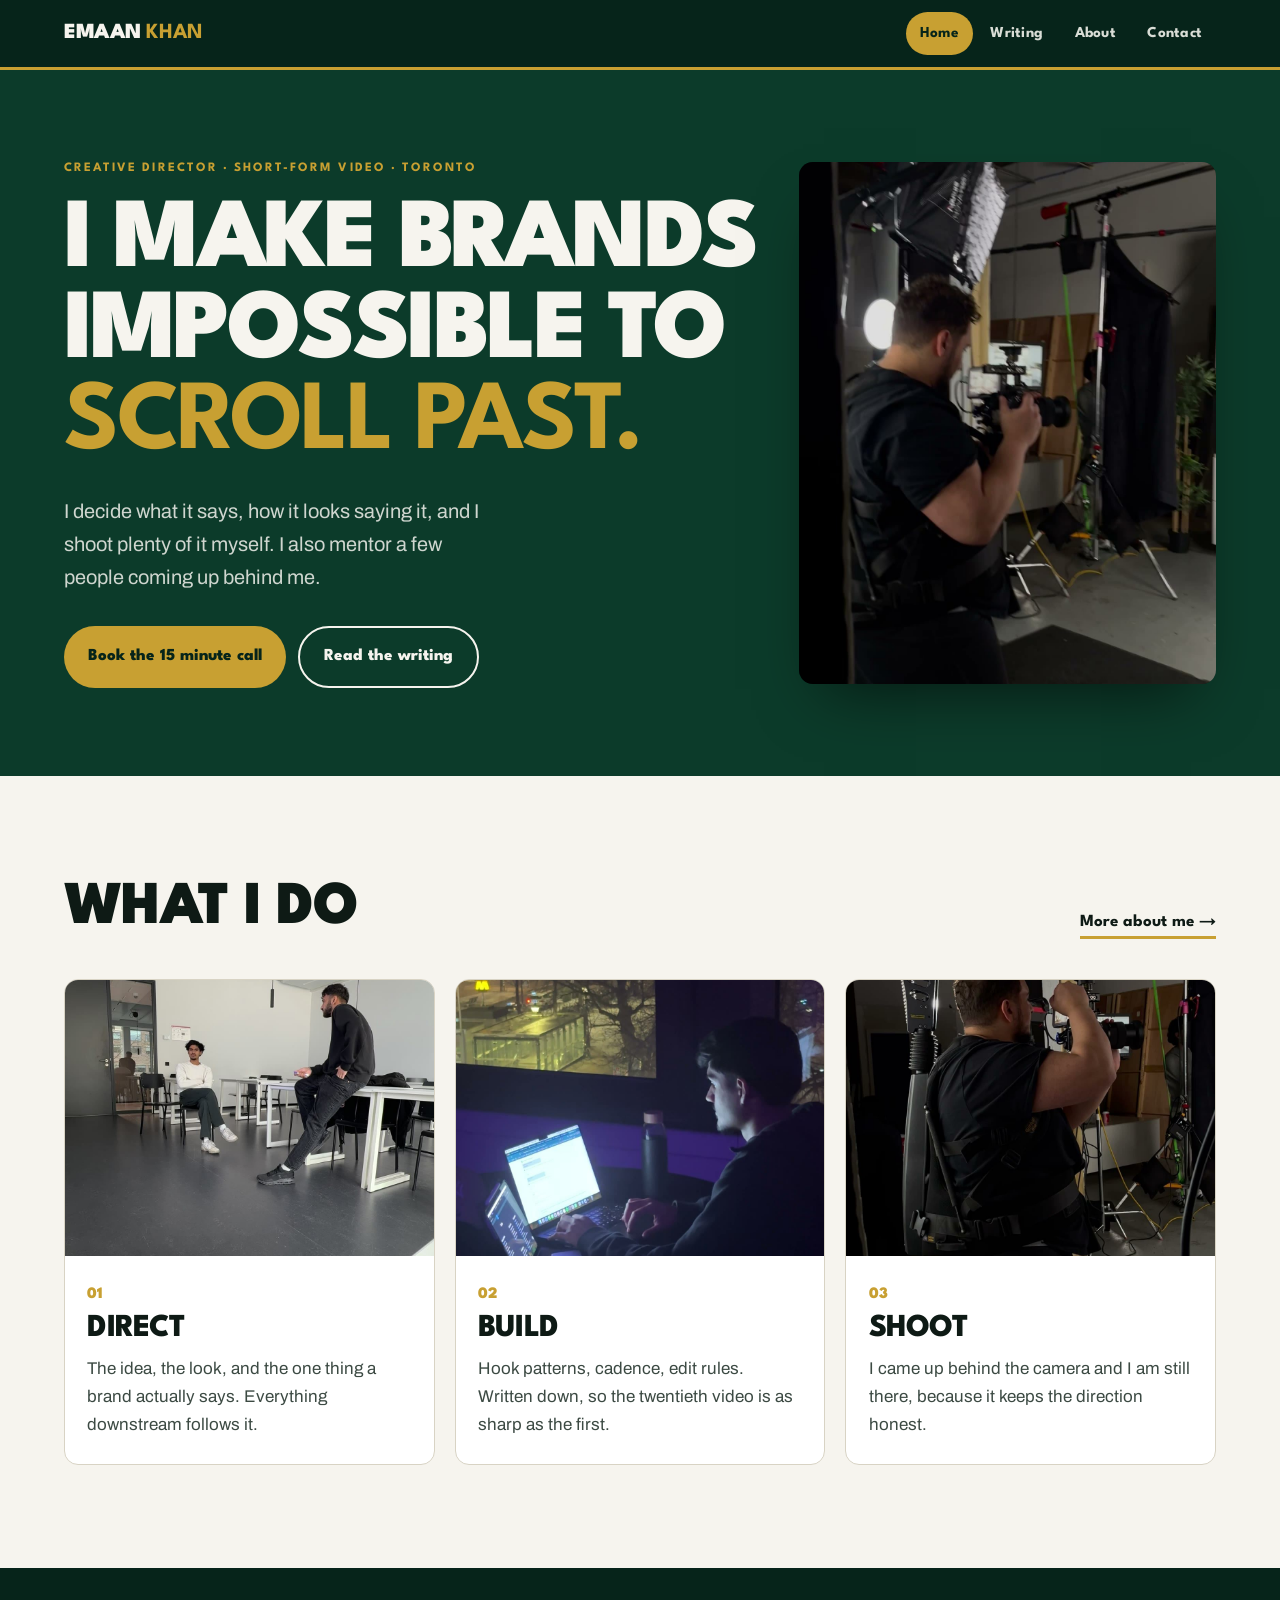
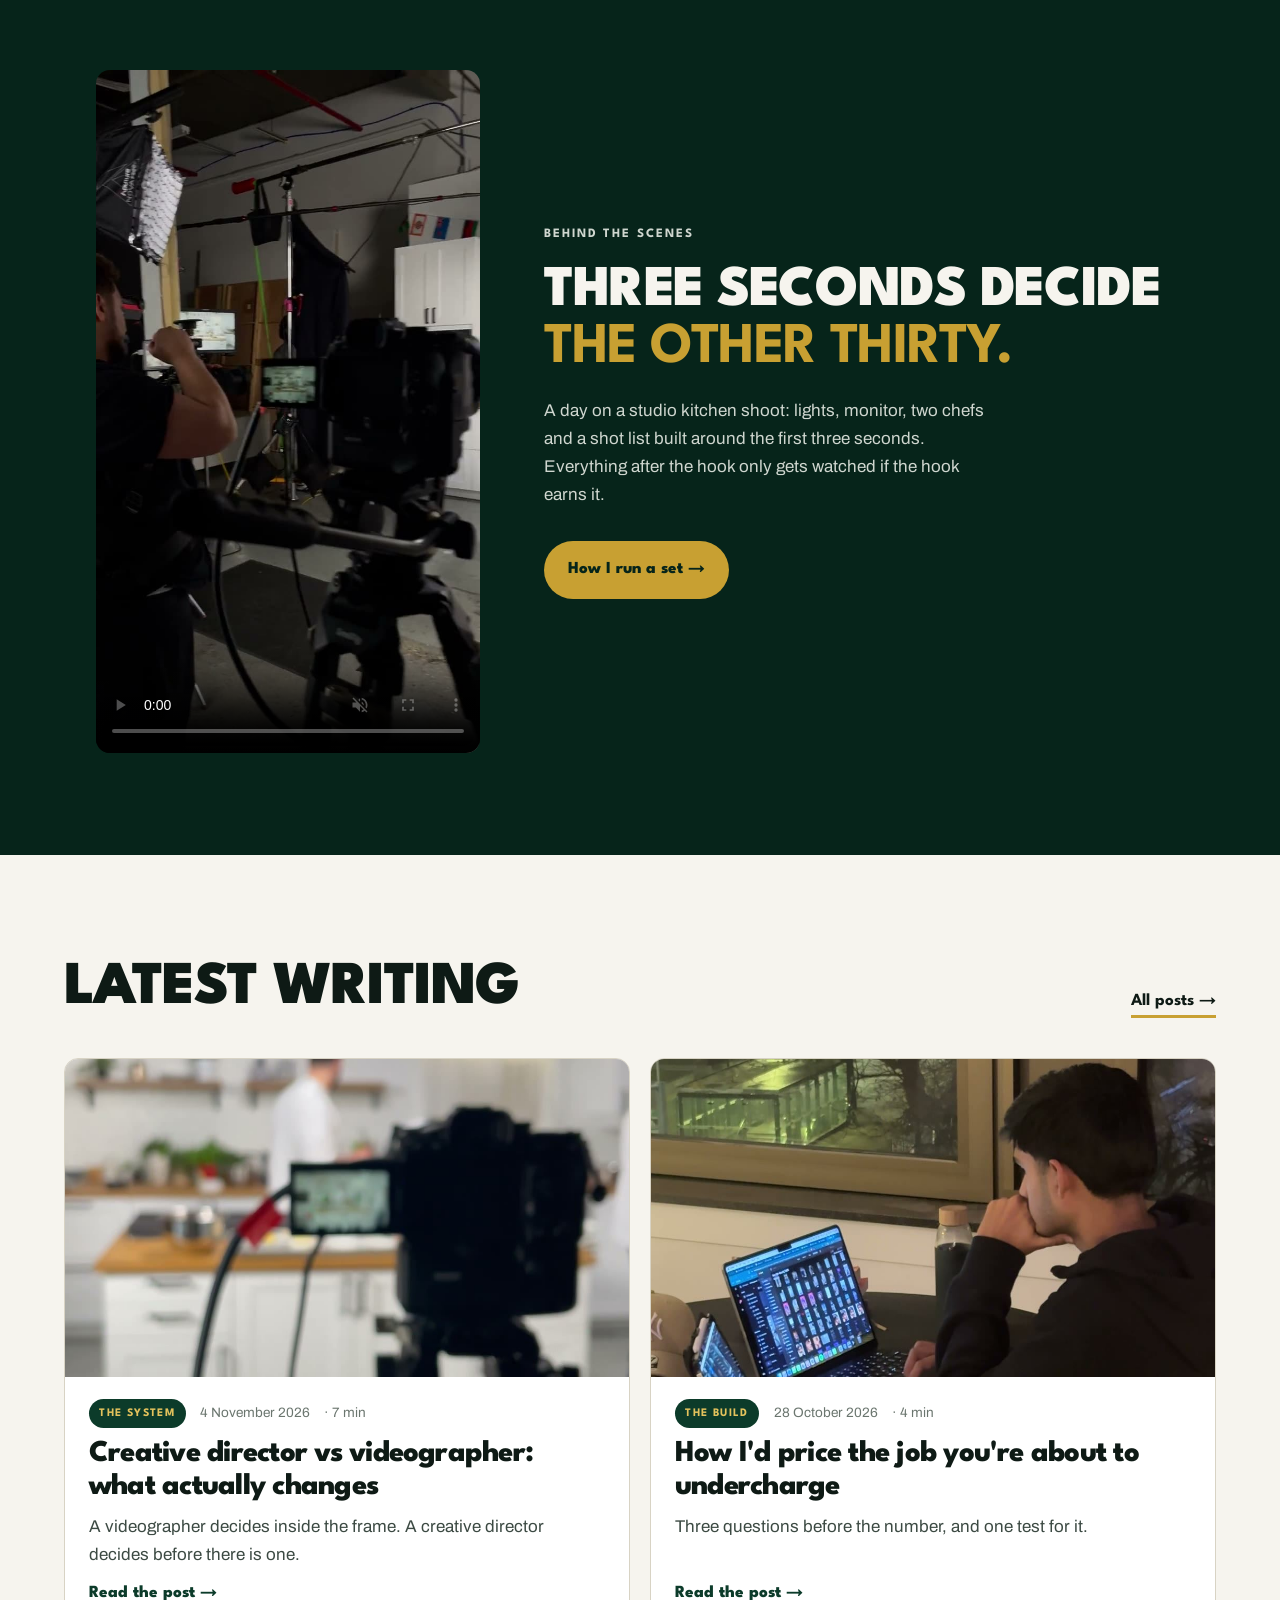
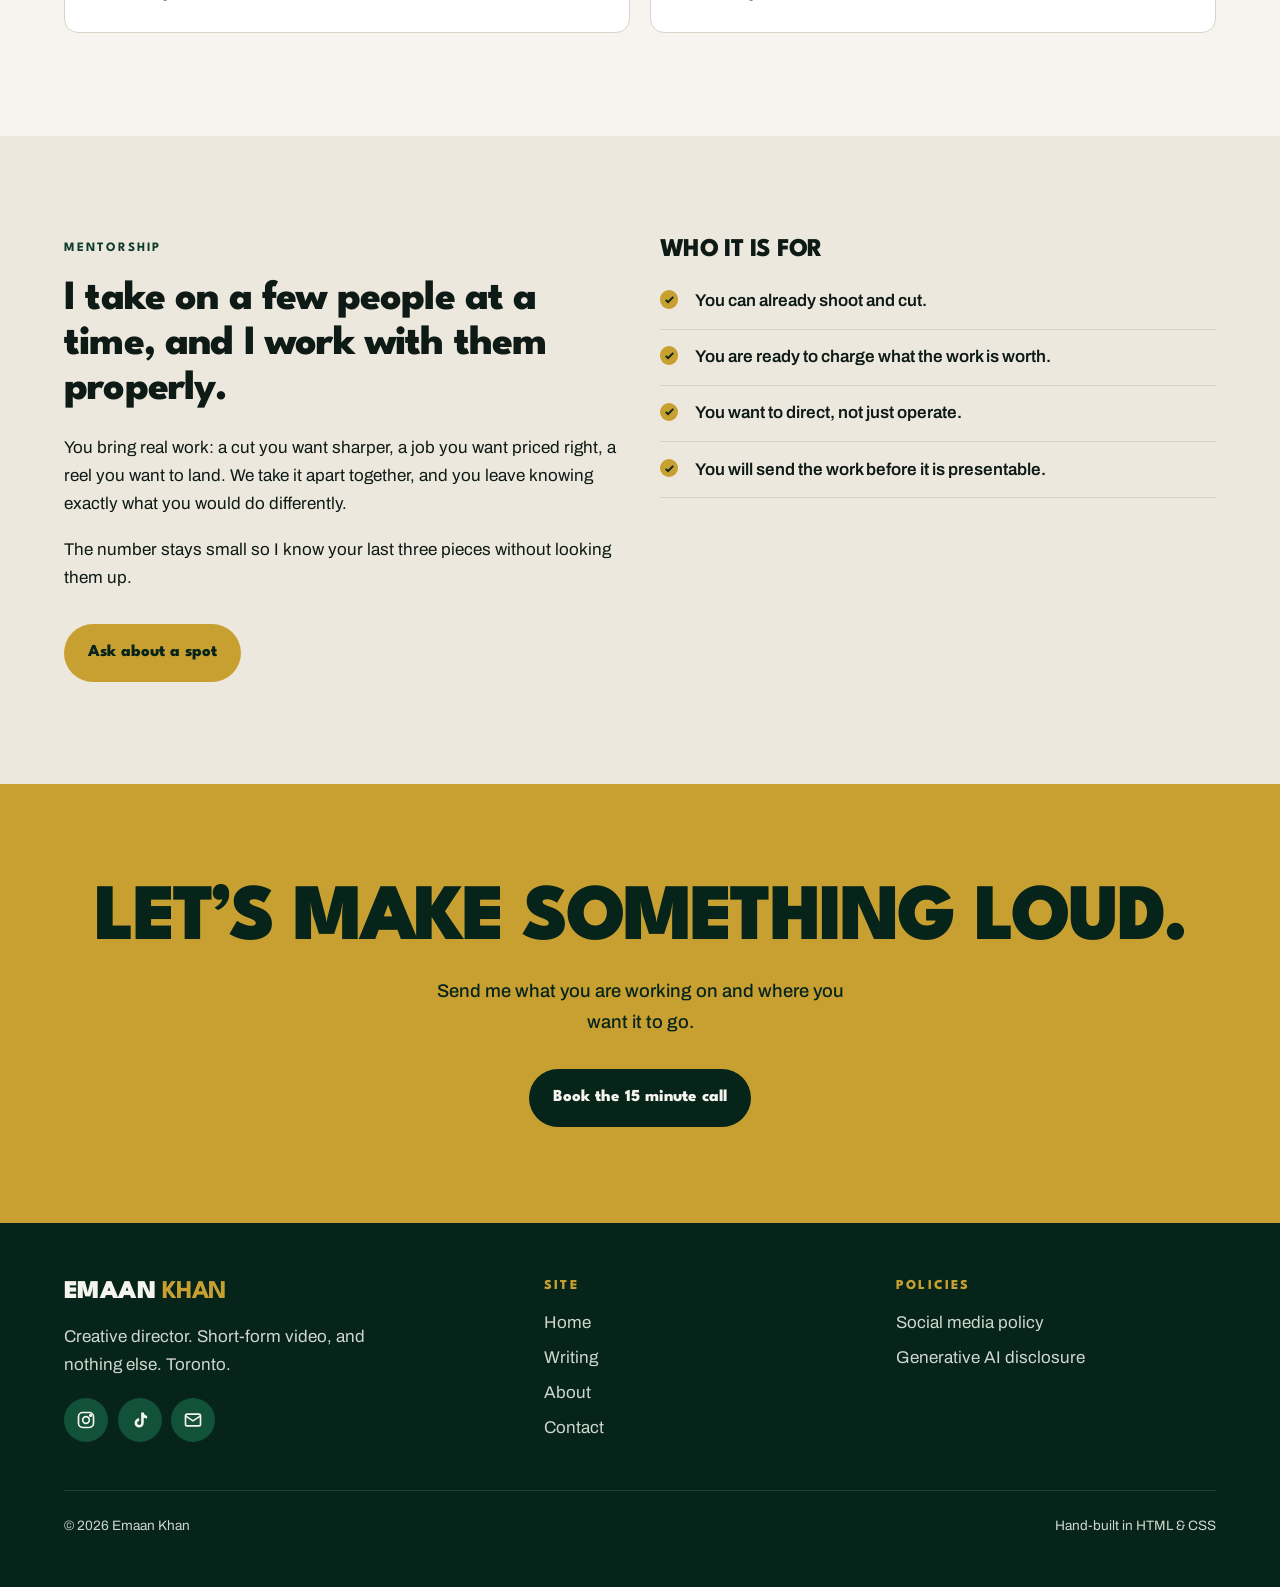
==== index.html @ 7c9ca9fd "Redesign site: bold League Spartan type, clear nav, writing index, real media, About page Adds frame" ====
<!doctype html>
<html lang="en">
<head>
<meta charset="utf-8">
<meta name="viewport" content="width=device-width, initial-scale=1">
<title>Emaan Khan | Creative director, short-form video</title>
<meta name="description" content="Creative director. Short-form video. I make brands impossible to scroll past.">
<meta property="og:title" content="Emaan Khan | Creative director, short-form video">
<meta property="og:description" content="Creative director. Short-form video. I make brands impossible to scroll past.">
<meta property="og:type" content="website">
<meta name="theme-color" content="#06241A">
<link rel="preconnect" href="https://fonts.googleapis.com"><link rel="preconnect" href="https://fonts.gstatic.com" crossorigin><link href="https://fonts.googleapis.com/css2?family=League+Spartan:wght@600;700;800;900&family=Archivo:wght@400;500;600;700&display=swap" rel="stylesheet">
<link rel="stylesheet" href="styles.css">

</head>
<body>
<a class="skip" href="#main">Skip to content</a>

<header class="bar" id="bar">
  <div class="wrap bar-in">
    <a class="logo" href="./">Emaan <b>Khan</b></a>
    <button class="menu-toggle" aria-expanded="false" aria-controls="menu">Menu</button>
    <nav aria-label="Primary"><ul class="menu" id="menu"><li><a href="./" aria-current="page">Home</a></li><li><a href="writing/">Writing</a></li><li><a href="about.html">About</a></li><li><a href="contact.html">Contact</a></li></ul></nav>
  </div>
</header>

<main id="main">

<section class="hero">
  <div class="wrap hero-grid">
    <div>
      <p class="eyebrow">Creative director &middot; Short-form video &middot; Toronto</p>
      <h1 style="margin-top:1rem">I make brands impossible to <b>scroll past.</b></h1>
      <p class="lede">I decide what it says, how it looks saying it, and I shoot plenty of it myself. I also mentor a few people coming up behind me.</p>
      <div class="btn-row">
        <a class="btn" href="contact.html">Book the 15 minute call</a>
        <a class="btn btn-ghost" href="writing/">Read the writing</a>
      </div>
    </div>
    <figure class="hero-media" style="margin:0"><img src="media/monitor-close.jpg" alt="Camera operator filming on a studio kitchen set" width="1080" height="1920"></figure>
  </div>
</section>

<section class="section">
  <div class="wrap">
    <div class="section-head"><h2>What I do</h2><a href="about.html">More about me &rarr;</a></div>
    <div class="cards">
      <article class="card rise"><figure><img src="media/directing.jpg" alt="Directing talent through a scene in a classroom set" loading="lazy"></figure>
        <div class="card-body"><span class="num">01</span><h3>Direct</h3><p>The idea, the look, and the one thing a brand actually says. Everything downstream follows it.</p></div></article>
      <article class="card rise"><figure><img src="media/desk-night.jpg" alt="Late-night edit and planning session at a laptop" loading="lazy"></figure>
        <div class="card-body"><span class="num">02</span><h3>Build</h3><p>Hook patterns, cadence, edit rules. Written down, so the twentieth video is as sharp as the first.</p></div></article>
      <article class="card rise"><figure><img src="media/set-operator.jpg" alt="Camera operator with a rig on a studio set" loading="lazy"></figure>
        <div class="card-body"><span class="num">03</span><h3>Shoot</h3><p>I came up behind the camera and I am still there, because it keeps the direction honest.</p></div></article>
    </div>
  </div>
</section>

<section class="section section-dark" id="reel">
  <div class="wrap reel-grid">
    <div class="reel-player"><video controls playsinline muted loop preload="metadata" poster="media/on-set-poster.jpg" aria-label="Behind the scenes on a studio kitchen shoot">
      <source src="media/on-set.mp4" type="video/mp4"></video></div>
    <div class="reel-copy">
      <p class="eyebrow">Behind the scenes</p>
      <h2 style="margin-top:.8rem">Three seconds decide <b>the other thirty.</b></h2>
      <p>A day on a studio kitchen shoot: lights, monitor, two chefs and a shot list built around the first three seconds. Everything after the hook only gets watched if the hook earns it.</p>
      <div class="btn-row"><a class="btn" href="writing/creative-director-vs-videographer.html">How I run a set &rarr;</a></div>
    </div>
  </div>
</section>

<section class="section" id="writing">
  <div class="wrap">
    <div class="section-head"><h2>Latest writing</h2><a href="writing/">All posts &rarr;</a></div>
    <div class="post-list">
      <a class="post-card rise" href="writing/creative-director-vs-videographer.html">
        <figure><img src="media/set-monitor.jpg" alt="" loading="lazy"></figure>
        <div class="pc-body">
          <div class="meta"><span class="chip">The System</span><time datetime="2026-11-04">4 November 2026</time><span>&middot; 7 min</span></div>
          <h3>Creative director vs videographer: what actually changes</h3>
          <p>A videographer decides inside the frame. A creative director decides before there is one.</p>
          <span class="read-more">Read the post &rarr;</span>
        </div>
      </a>
      <a class="post-card rise" href="writing/how-to-price-a-video-job.html">
        <figure><img src="media/desk-window.jpg" alt="" loading="lazy"></figure>
        <div class="pc-body">
          <div class="meta"><span class="chip">The Build</span><time datetime="2026-10-28">28 October 2026</time><span>&middot; 4 min</span></div>
          <h3>How I'd price the job you're about to undercharge</h3>
          <p>Three questions before the number, and one test for it.</p>
          <span class="read-more">Read the post &rarr;</span>
        </div>
      </a>
    </div>
  </div>
</section>

<section class="section section-alt" id="mentorship">
  <div class="wrap split">
    <div class="rise">
      <p class="eyebrow" style="color:var(--green)">Mentorship</p>
      <p class="big-claim" style="margin-top:.8rem">I take on a few people at a time, and I work with them properly.</p>
      <p>You bring real work: a cut you want sharper, a job you want priced right, a reel you want to land. We take it apart together, and you leave knowing exactly what you would do differently.</p>
      <p>The number stays small so I know your last three pieces without looking them up.</p>
      <div class="btn-row"><a class="btn" href="contact.html">Ask about a spot</a></div>
    </div>
    <div class="rise">
      <h3 style="font-size:1.6rem;text-transform:uppercase;margin-bottom:.6rem">Who it is for</h3>
      <ul class="ticks">
        <li>You can already shoot and cut.</li>
        <li>You are ready to charge what the work is worth.</li>
        <li>You want to direct, not just operate.</li>
        <li>You will send the work before it is presentable.</li>
      </ul>
    </div>
  </div>
</section>

<section class="cta-band">
  <div class="wrap">
    <h2>Let&rsquo;s make something loud.</h2>
    <p>Send me what you are working on and where you want it to go.</p>
    <a class="btn" href="contact.html">Book the 15 minute call</a>
  </div>
</section>
</main>

<footer class="footer">
  <div class="wrap">
    <div class="footer-grid">
      <div>
        <a class="logo" href="./">Emaan <b>Khan</b></a>
        <p style="margin-top:1rem;max-width:34ch">Creative director. Short-form video, and nothing else. Toronto.</p>
        <div class="icons ">
      <a href="https://instagram.com/emaanakh" target="_blank" rel="noopener" aria-label="Instagram"><svg viewBox="0 0 24 24" fill="none" stroke="currentColor" stroke-width="2"><rect x="3" y="3" width="18" height="18" rx="5"/><circle cx="12" cy="12" r="4"/><circle cx="17.5" cy="6.5" r="1" fill="currentColor"/></svg></a>
      <a href="https://tiktok.com/@emaanakh" target="_blank" rel="noopener" aria-label="TikTok"><svg viewBox="0 0 24 24" fill="currentColor"><path d="M16.5 3c.4 2.3 1.9 3.8 4 4v3.1c-1.5 0-2.9-.4-4-1.2v6.6A5.5 5.5 0 1 1 11 10v3.2a2.4 2.4 0 1 0 2.4 2.4V3h3.1z"/></svg></a>
      <a href="mailto:emaan@venture-x.ca" aria-label="Email"><svg viewBox="0 0 24 24" fill="none" stroke="currentColor" stroke-width="2"><rect x="3" y="5" width="18" height="14" rx="2"/><path d="M3 7l9 6 9-6"/></svg></a>
    </div>
      </div>
      <div>
        <h4>Site</h4>
        <ul>
          <li><a href="./">Home</a></li>
          <li><a href="writing/">Writing</a></li>
          <li><a href="about.html">About</a></li>
          <li><a href="contact.html">Contact</a></li>
        </ul>
      </div>
      <div>
        <h4>Policies</h4>
        <ul>
          <li><a href="policies.html#social">Social media policy</a></li>
          <li><a href="policies.html#ai">Generative AI disclosure</a></li>
        </ul>
      </div>
    </div>
    <p class="colophon"><span>&copy; 2026 Emaan Khan</span><span>Hand-built in HTML &amp; CSS</span></p>
  </div>
</footer>

<script>
(function(){
  var bar=document.getElementById('bar'),t=bar.querySelector('.menu-toggle');
  t.addEventListener('click',function(){var o=bar.classList.toggle('open');t.setAttribute('aria-expanded',o)});
  var els=document.querySelectorAll('.rise');
  if(!('IntersectionObserver' in window)||matchMedia('(prefers-reduced-motion:reduce)').matches){els.forEach(function(e){e.classList.add('in')});return}
  var io=new IntersectionObserver(function(es){es.forEach(function(e){if(e.isIntersecting){e.target.classList.add('in');io.unobserve(e.target)}})},{rootMargin:'0px 0px -8% 0px',threshold:.05});
  els.forEach(function(e){io.observe(e)});
})();
</script>
</body>
</html>
---- styles.css ----
/* Emaan Khan — personal site, v3 (16 Nov 2026)
   EK PB palette: racing green ground, gold accent, linen for reading.
   Type: League Spartan (display, 800–900) + Archivo (body). Bold, no serifs. */

:root{
  --green:#0C3B2A;
  --green-deep:#06241A;
  --green-lift:#12513A;
  --gold:#C8A032;
  --gold-br:#E3C25C;
  --linen:#F6F4EE;
  --linen-2:#ECE8DD;
  --ink:#0E1A15;
  --ink-2:#3C4A43;
  --ink-3:#6B766F;
  --line:#D8D3C4;
  --display:"League Spartan","Archivo","Helvetica Neue",Arial,sans-serif;
  --body:"Archivo","Helvetica Neue",Arial,sans-serif;
  --wrap:72rem;
  --gap:clamp(3.5rem,8vw,6.5rem);
  --radius:14px;
}

*,*::before,*::after{box-sizing:border-box}
html{-webkit-text-size-adjust:100%;scroll-behavior:smooth;scroll-padding-top:5rem}
body{margin:0;background:var(--linen);color:var(--ink);font-family:var(--body);font-size:1.0625rem;line-height:1.65;-webkit-font-smoothing:antialiased}
img,video{max-width:100%;display:block;height:auto}
a{color:inherit}
h1,h2,h3,h4{font-family:var(--display);font-weight:800;line-height:1;letter-spacing:-.025em;margin:0}
p{margin:0 0 1.1rem}
ul{margin:0;padding:0;list-style:none}

.wrap{width:min(100% - 2rem,var(--wrap));margin-inline:auto}
.narrow{width:min(100% - 2rem,44rem);margin-inline:auto}
.skip{position:absolute;left:-9999px}
.skip:focus{left:1rem;top:1rem;position:fixed;z-index:50;background:var(--gold);color:var(--green-deep);padding:.6rem 1rem;font-weight:700}
:focus-visible{outline:3px solid var(--gold);outline-offset:3px}

.eyebrow{font-family:var(--display);font-weight:700;font-size:.8rem;letter-spacing:.16em;text-transform:uppercase;color:var(--gold)}
.dim{color:var(--ink-3)}

/* ── top bar ───────────────────────────────────────────────── */
.bar{position:sticky;top:0;z-index:20;background:var(--green-deep);color:var(--linen);border-bottom:3px solid var(--gold)}
.bar-in{display:flex;align-items:center;justify-content:flex-start;gap:1rem;min-height:4.2rem}
.bar .logo{margin-right:auto}
.logo{font-family:var(--display);font-weight:900;font-size:1.35rem;text-decoration:none;letter-spacing:-.02em;text-transform:uppercase;line-height:1}
.logo b{color:var(--gold)}
.menu{display:flex;gap:.25rem}
.menu a{display:block;padding:.55rem .85rem;border-radius:999px;text-decoration:none;font-family:var(--display);font-weight:700;font-size:.95rem;letter-spacing:.02em;color:#D9DDD6;transition:background .15s,color .15s}
.menu a:hover{background:var(--green-lift);color:#fff}
.menu a[aria-current]{background:var(--gold);color:var(--green-deep)}
.menu .cta-pill{border:2px solid var(--gold);color:var(--gold-br)}
.menu-toggle{display:none}
@media (max-width:720px){
  .menu-toggle{display:inline-flex;align-items:center;gap:.5rem;background:none;border:2px solid var(--gold);color:var(--gold-br);font-family:var(--display);font-weight:700;font-size:.9rem;padding:.45rem .85rem;border-radius:999px;cursor:pointer}
  .menu{display:none;position:absolute;left:0;right:0;top:100%;flex-direction:column;background:var(--green-deep);padding:.5rem 1rem 1rem;border-bottom:3px solid var(--gold)}
  .bar.open .menu{display:flex}
  .menu a{font-size:1.15rem;padding:.8rem 1rem;border-radius:10px}
}

/* ── buttons ───────────────────────────────────────────────── */
.btn{display:inline-flex;align-items:center;gap:.6rem;font-family:var(--display);font-weight:800;font-size:1.05rem;text-decoration:none;background:var(--gold);color:var(--green-deep);padding:.95rem 1.5rem;border-radius:999px;border:0;cursor:pointer;transition:transform .15s,background .15s}
.btn:hover{background:var(--gold-br);transform:translateY(-2px)}
.btn-ghost{background:transparent;color:inherit;border:2px solid currentColor}
.btn-ghost:hover{background:rgba(255,255,255,.08)}
.btn-row{display:flex;flex-wrap:wrap;gap:.75rem;margin-top:2rem}

/* ── hero ──────────────────────────────────────────────────── */
.hero{background:var(--green);color:var(--linen);padding:clamp(3rem,7vw,5.5rem) 0}
.hero-grid{display:grid;gap:2.5rem;align-items:center}
@media (min-width:860px){.hero-grid{grid-template-columns:1.25fr .75fr}}
.hero h1{font-size:clamp(2.9rem,8.5vw,6.2rem);font-weight:900;text-transform:uppercase;letter-spacing:-.035em;line-height:.92}
.hero h1 b{color:var(--gold)}
.hero .lede{font-size:clamp(1.05rem,2vw,1.25rem);color:#CFD6CF;max-width:40ch;margin-top:1.5rem}
.hero-media{border-radius:var(--radius);overflow:hidden;aspect-ratio:4/5;background:var(--green-deep);box-shadow:0 30px 60px -25px rgba(0,0,0,.6)}
.hero-media img,.hero-media video{width:100%;height:100%;object-fit:cover}

/* ── sections ──────────────────────────────────────────────── */
.section{padding:var(--gap) 0}
.section-alt{background:var(--linen-2)}
.section-dark{background:var(--green-deep);color:var(--linen)}
.section-head{display:flex;flex-wrap:wrap;align-items:end;justify-content:space-between;gap:1rem;margin-bottom:2.5rem}
.section-head h2{font-size:clamp(2.2rem,5.5vw,3.8rem);text-transform:uppercase;font-weight:900}
.section-head a{font-family:var(--display);font-weight:700;text-decoration:none;border-bottom:3px solid var(--gold)}

/* service cards */
.cards{display:grid;gap:1.25rem}
@media (min-width:760px){.cards{grid-template-columns:repeat(3,1fr)}}
.card{background:#fff;border-radius:var(--radius);overflow:hidden;border:1px solid var(--line);display:flex;flex-direction:column}
.card figure{margin:0;aspect-ratio:4/3;overflow:hidden}
.card figure img{width:100%;height:100%;object-fit:cover;transition:transform .5s}
.card:hover figure img{transform:scale(1.04)}
.card-body{padding:1.4rem 1.4rem 1.6rem}
.card .num{font-family:var(--display);font-weight:900;color:var(--gold);font-size:1rem}
.card h3{font-size:2rem;text-transform:uppercase;margin:.3rem 0 .6rem}
.card p{color:var(--ink-2);margin:0}

/* reel */
.reel-grid{display:grid;gap:2rem;align-items:center}
@media (min-width:860px){.reel-grid{grid-template-columns:.8fr 1.2fr}}
.reel-player{border-radius:var(--radius);overflow:hidden;background:#000;max-width:24rem;width:100%;margin-inline:auto;aspect-ratio:9/16}
.reel-player video{width:100%;height:100%;object-fit:cover}
.reel-copy h2{font-size:clamp(2.2rem,5vw,3.6rem);text-transform:uppercase;font-weight:900;margin-bottom:1.2rem}
.reel-copy h2 b{color:var(--gold)}
.reel-copy p{color:#CFD6CF;max-width:46ch}

/* post list */
.post-list{display:grid;gap:1.25rem}
@media (min-width:760px){.post-list{grid-template-columns:repeat(2,1fr)}}
.post-card{display:grid;grid-template-rows:auto 1fr;background:#fff;border:1px solid var(--line);border-radius:var(--radius);overflow:hidden;text-decoration:none;transition:transform .15s,box-shadow .15s}
.post-card:hover{transform:translateY(-4px);box-shadow:0 18px 40px -22px rgba(6,36,26,.45)}
.post-card figure{margin:0;aspect-ratio:16/9;overflow:hidden}
.post-card figure img{width:100%;height:100%;object-fit:cover}
.post-card .pc-body{padding:1.4rem 1.5rem 1.6rem;display:flex;flex-direction:column;gap:.6rem}
.post-card h3{font-size:clamp(1.45rem,2.6vw,1.9rem);line-height:1.08}
.post-card p{color:var(--ink-2);margin:0}
.meta{display:flex;flex-wrap:wrap;gap:.4rem .9rem;align-items:center;font-size:.85rem;color:var(--ink-3)}
.chip{display:inline-block;font-family:var(--display);font-weight:700;font-size:.72rem;letter-spacing:.12em;text-transform:uppercase;background:var(--green);color:var(--gold-br);padding:.32rem .65rem;border-radius:999px;text-decoration:none}
.read-more{font-family:var(--display);font-weight:800;color:var(--green);margin-top:auto}

/* mentorship */
.split{display:grid;gap:2.5rem}
@media (min-width:860px){.split{grid-template-columns:1fr 1fr;align-items:start}}
.big-claim{font-family:var(--display);font-weight:800;font-size:clamp(1.8rem,3.6vw,2.6rem);line-height:1.08;letter-spacing:-.02em;margin-bottom:1.4rem}
.ticks li{position:relative;padding:.85rem 0 .85rem 2.2rem;border-bottom:1px solid var(--line);font-weight:600}
.ticks li::before{content:"";position:absolute;left:0;top:1.05rem;width:1.15rem;height:1.15rem;border-radius:50%;background:var(--gold) url("data:image/svg+xml,%3Csvg xmlns='http://www.w3.org/2000/svg' viewBox='0 0 20 20'%3E%3Cpath d='M5 10.5l3 3 7-7' fill='none' stroke='%2306241A' stroke-width='2.6'/%3E%3C/svg%3E") center/80% no-repeat}

/* big CTA band */
.cta-band{background:var(--gold);color:var(--green-deep);padding:clamp(3.5rem,8vw,6rem) 0;text-align:center}
.cta-band h2{font-size:clamp(2.4rem,7vw,5rem);text-transform:uppercase;font-weight:900;letter-spacing:-.035em}
.cta-band p{font-size:1.15rem;max-width:40ch;margin:1rem auto 2rem;font-weight:500}
.cta-band .btn{background:var(--green-deep);color:var(--linen)}
.cta-band .btn:hover{background:var(--green)}

/* ── page header (inner pages) ─────────────────────────────── */
.page-head{background:var(--green);color:var(--linen);padding:clamp(3rem,7vw,5rem) 0 clamp(2.5rem,6vw,4rem)}
.page-head h1{font-size:clamp(2.5rem,7vw,5rem);text-transform:uppercase;font-weight:900;letter-spacing:-.035em;line-height:.95;max-width:18ch}
.page-head .lede{color:#CFD6CF;font-size:1.15rem;max-width:48ch;margin:1.2rem 0 0}
.crumbs{font-family:var(--display);font-weight:700;font-size:.85rem;margin-bottom:1.4rem}
.crumbs a{color:var(--gold-br);text-decoration:none}
.crumbs a:hover{text-decoration:underline}

/* ── article ───────────────────────────────────────────────── */
.article-head{background:var(--green);color:var(--linen);padding:clamp(2.5rem,6vw,4.5rem) 0 0}
.article-head h1{font-size:clamp(2.2rem,5.6vw,4rem);line-height:1;letter-spacing:-.03em;max-width:20ch;margin:.9rem 0 1.1rem}
.article-head .standfirst{font-size:1.2rem;color:#CFD6CF;max-width:46ch}
.article-head .meta{color:#AEB9B1}
.article-hero{margin:2.5rem 0 0;transform:translateY(3rem);border-radius:var(--radius);overflow:hidden;aspect-ratio:16/9;box-shadow:0 30px 60px -30px rgba(0,0,0,.55)}
.article-hero img{width:100%;height:100%;object-fit:cover}
.article{padding:5.5rem 0 var(--gap)}
.prose{font-size:1.125rem;line-height:1.75}
.prose h2{font-size:clamp(1.6rem,3.4vw,2.2rem);margin:2.8rem 0 1rem;letter-spacing:-.02em}
.prose h3{font-size:1.35rem;margin:2rem 0 .8rem}
.prose a{color:var(--green);font-weight:600;text-decoration:underline;text-decoration-color:var(--gold);text-decoration-thickness:3px;text-underline-offset:.2em}
.prose a:hover{background:rgba(200,160,50,.18)}
.prose strong{color:var(--ink)}
.prose .lede{font-family:var(--display);font-weight:700;font-size:1.45rem;line-height:1.3;letter-spacing:-.01em;color:var(--green);border-left:5px solid var(--gold);padding-left:1.1rem;margin:0 0 2rem}
.prose ul,.prose ol{padding-left:1.3rem;margin:0 0 1.2rem}
.prose ul{list-style:disc}
.prose li{margin:.35rem 0}
.prose ul.plain{list-style:none;padding:0}
.prose ul.plain li{padding:.75rem 0;border-bottom:1px solid var(--line)}
.prose hr{border:0;border-top:3px solid var(--gold);margin:3.5rem 0;width:5rem}
.prose figure{margin:2.4rem 0}
.prose figure img{border-radius:var(--radius);width:100%}
.prose figure.tall img{max-height:38rem;object-fit:cover}
.prose figcaption{font-size:.88rem;color:var(--ink-3);margin-top:.7rem}
.prose figure.fig{background:var(--green-deep);border-radius:var(--radius);padding:1.4rem}
.prose figure.fig figcaption{color:#AEB9B1}
.prose figure.fig svg{width:100%;height:auto;display:block}
.prose details{border:1px solid var(--line);border-radius:10px;padding:.9rem 1.1rem;margin:.6rem 0;background:#fff}
.prose summary{font-weight:700;cursor:pointer}

.post-foot{margin-top:3rem;padding-top:2rem;border-top:1px solid var(--line);display:grid;gap:1.2rem}
.taxo{display:flex;flex-wrap:wrap;gap:.45rem;align-items:center}
.taxo .lbl{font-family:var(--display);font-weight:800;font-size:.8rem;letter-spacing:.14em;text-transform:uppercase;margin-right:.3rem;min-width:6.5rem}
.tag{font-size:.85rem;font-weight:600;background:#fff;border:1px solid var(--line);color:var(--ink-2);padding:.3rem .7rem;border-radius:999px;text-decoration:none}
.ai-note{font-size:.92rem;background:#fff;border:1px solid var(--line);border-left:5px solid var(--gold);border-radius:10px;padding:1rem 1.2rem;color:var(--ink-2)}
.ai-note a{color:var(--green);font-weight:600}
.share{display:flex;gap:.5rem;align-items:center;flex-wrap:wrap}
.next-prev{display:grid;gap:1rem;margin-top:1rem}
@media (min-width:700px){.next-prev{grid-template-columns:1fr 1fr}}
.next-prev a{display:block;background:var(--green);color:var(--linen);border-radius:var(--radius);padding:1.2rem 1.4rem;text-decoration:none;font-family:var(--display);font-weight:800;font-size:1.15rem;line-height:1.15}
.next-prev a span{display:block;font-size:.75rem;letter-spacing:.14em;text-transform:uppercase;color:var(--gold-br);margin-bottom:.4rem}
.next-prev a:hover{background:var(--green-lift)}

/* about */
.about-grid{display:grid;gap:2.5rem}
@media (min-width:860px){.about-grid{grid-template-columns:.8fr 1.2fr;align-items:start}}
.portrait{border-radius:var(--radius);overflow:hidden;aspect-ratio:4/5;position:sticky;top:6rem}
.portrait img{width:100%;height:100%;object-fit:cover}
.creds{display:grid;gap:.8rem;margin:1.5rem 0}
.cred{display:flex;gap:1rem;align-items:center;background:#fff;border:1px solid var(--line);border-radius:12px;padding:1rem 1.2rem;text-decoration:none}
.cred b{font-family:var(--display);font-size:1.1rem}
.cred span{color:var(--ink-3);font-size:.92rem;display:block}
.cred .arrow{margin-left:auto;font-family:var(--display);font-weight:900;color:var(--gold);font-size:1.4rem}
.facts{display:grid;grid-template-columns:repeat(auto-fit,minmax(9rem,1fr));gap:1rem;margin:2rem 0}
.fact{background:var(--green);color:var(--linen);border-radius:12px;padding:1.1rem 1.2rem}
.fact b{display:block;font-family:var(--display);font-weight:900;font-size:1.6rem;color:var(--gold-br);line-height:1.05}
.fact span{font-size:.9rem;color:#CFD6CF}

/* contact form */
.form{display:grid;gap:1.1rem;background:#fff;border:1px solid var(--line);border-radius:var(--radius);padding:clamp(1.3rem,4vw,2.2rem)}
.form label{display:block;font-family:var(--display);font-weight:700;font-size:1rem;margin-bottom:.4rem}
.form input,.form textarea{width:100%;font:inherit;padding:.85rem 1rem;border:2px solid var(--line);border-radius:10px;background:var(--linen)}
.form input:focus,.form textarea:focus{border-color:var(--green);outline:none;background:#fff}
.form textarea{min-height:9rem;resize:vertical}
.form .note{font-size:.9rem;color:var(--ink-3);margin:0}
.contact-side{display:grid;gap:1rem;align-content:start}
.contact-side .cred{background:var(--linen-2)}

/* ── footer ────────────────────────────────────────────────── */
.footer{background:var(--green-deep);color:#CFD6CF;padding:3.5rem 0 2rem}
.footer-grid{display:grid;gap:2rem}
@media (min-width:760px){.footer-grid{grid-template-columns:1.4fr 1fr 1fr}}
.footer .logo{color:var(--linen);font-size:1.6rem}
.footer h4{font-size:.85rem;letter-spacing:.16em;text-transform:uppercase;color:var(--gold);margin-bottom:1rem;font-weight:800}
.footer li{margin:.45rem 0}
.footer a{text-decoration:none}
.footer a:hover{color:#fff;text-decoration:underline}
.icons{display:flex;gap:.6rem;margin-top:1.2rem}
.icons a{width:2.75rem;height:2.75rem;display:grid;place-items:center;border-radius:50%;background:var(--green-lift);color:var(--linen);transition:background .15s,color .15s}
.icons a:hover{background:var(--gold);color:var(--green-deep);text-decoration:none}
.icons svg{width:1.25rem;height:1.25rem}
.colophon{margin-top:2.5rem;padding-top:1.5rem;border-top:1px solid rgba(255,255,255,.12);font-size:.85rem;display:flex;flex-wrap:wrap;justify-content:space-between;gap:.5rem}

/* reveal */
.rise{opacity:0;transform:translateY(18px);transition:opacity .6s ease,transform .6s ease}
.rise.in{opacity:1;transform:none}
@media (prefers-reduced-motion:reduce){.rise{opacity:1;transform:none;transition:none}.btn:hover,.post-card:hover{transform:none}}
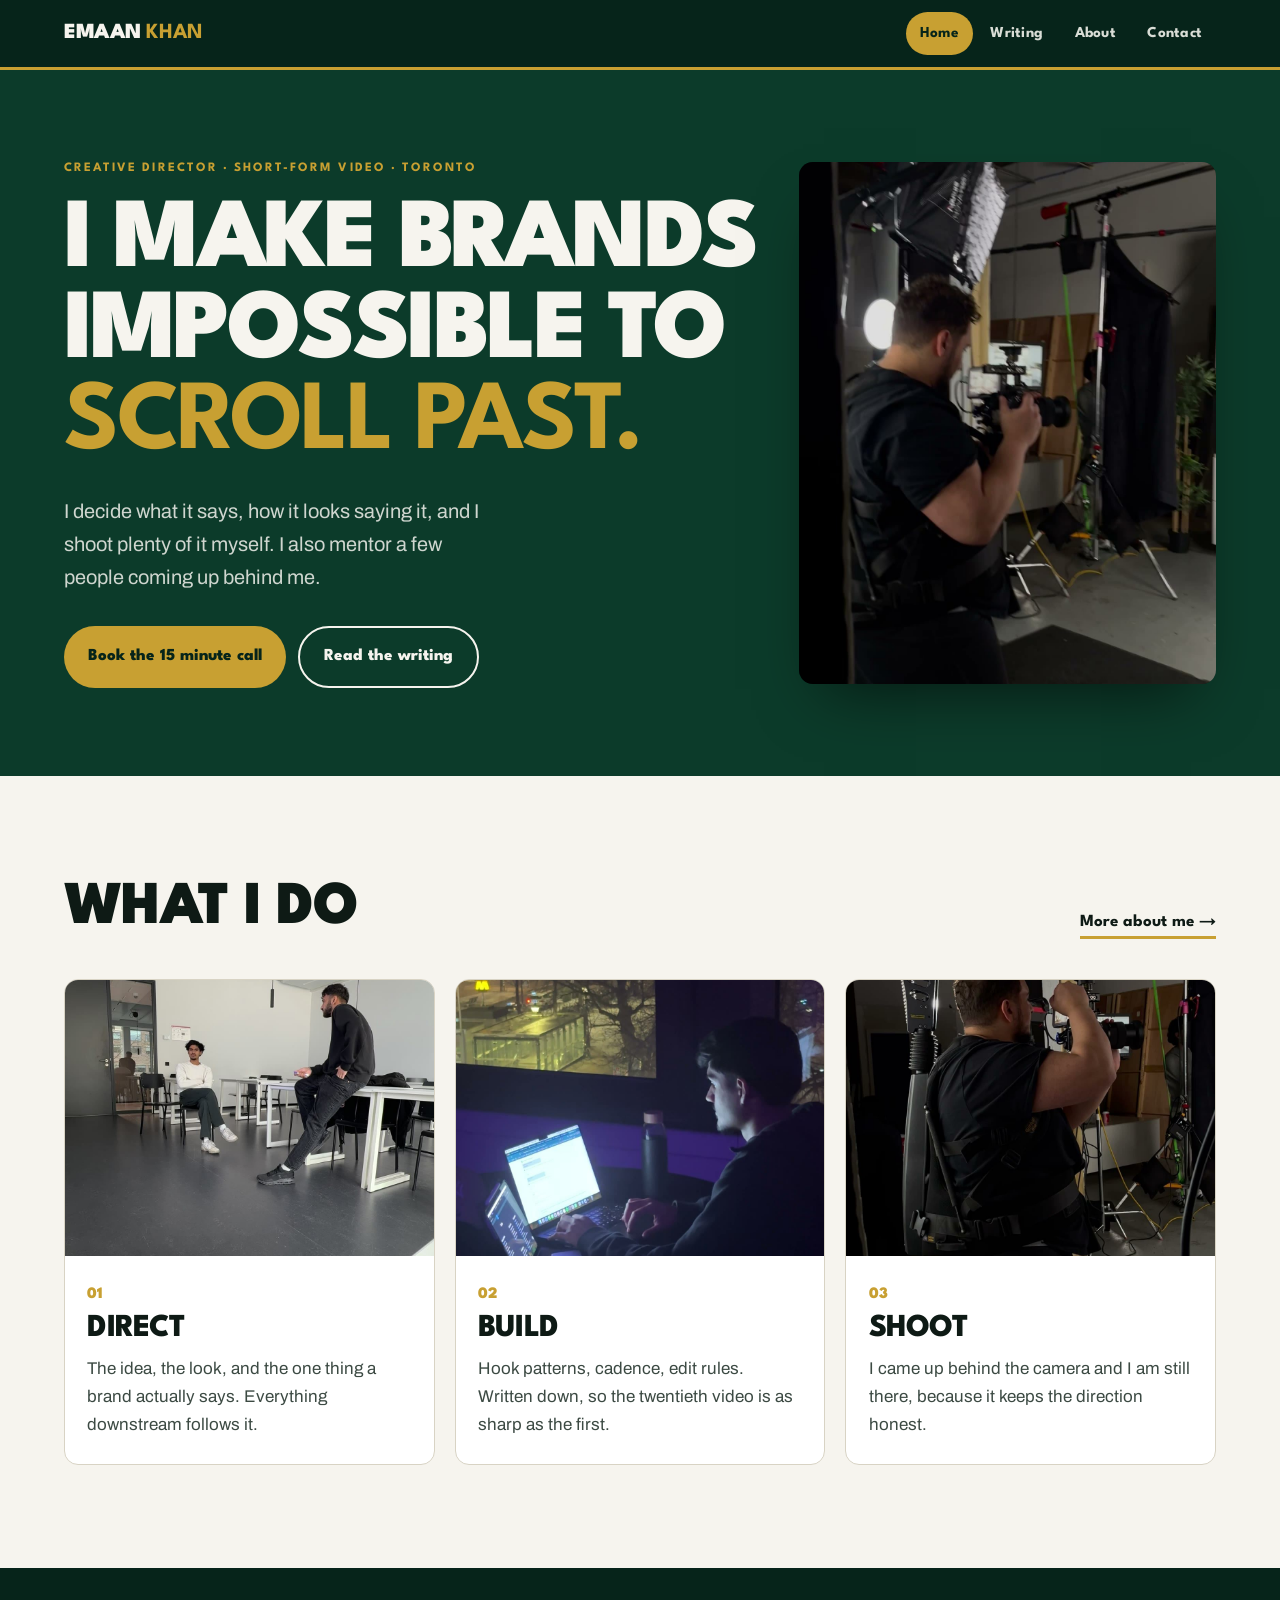
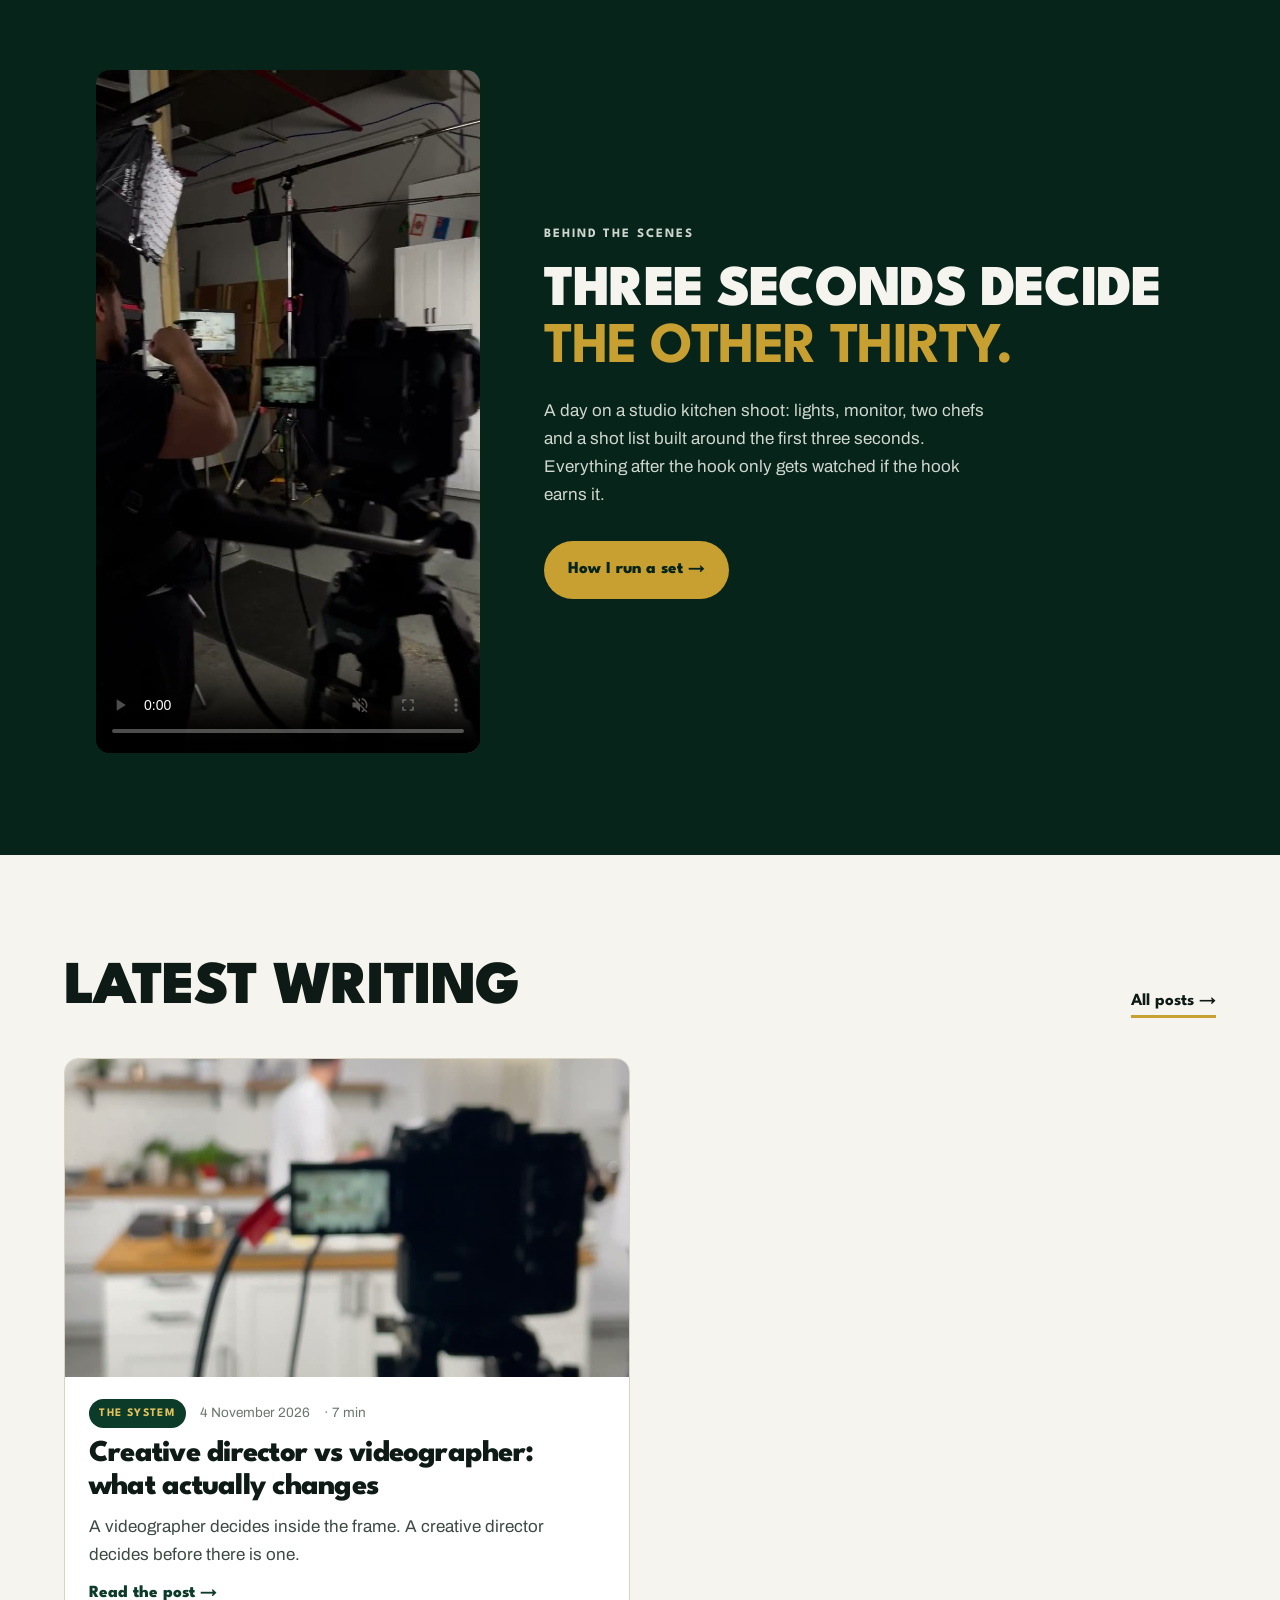
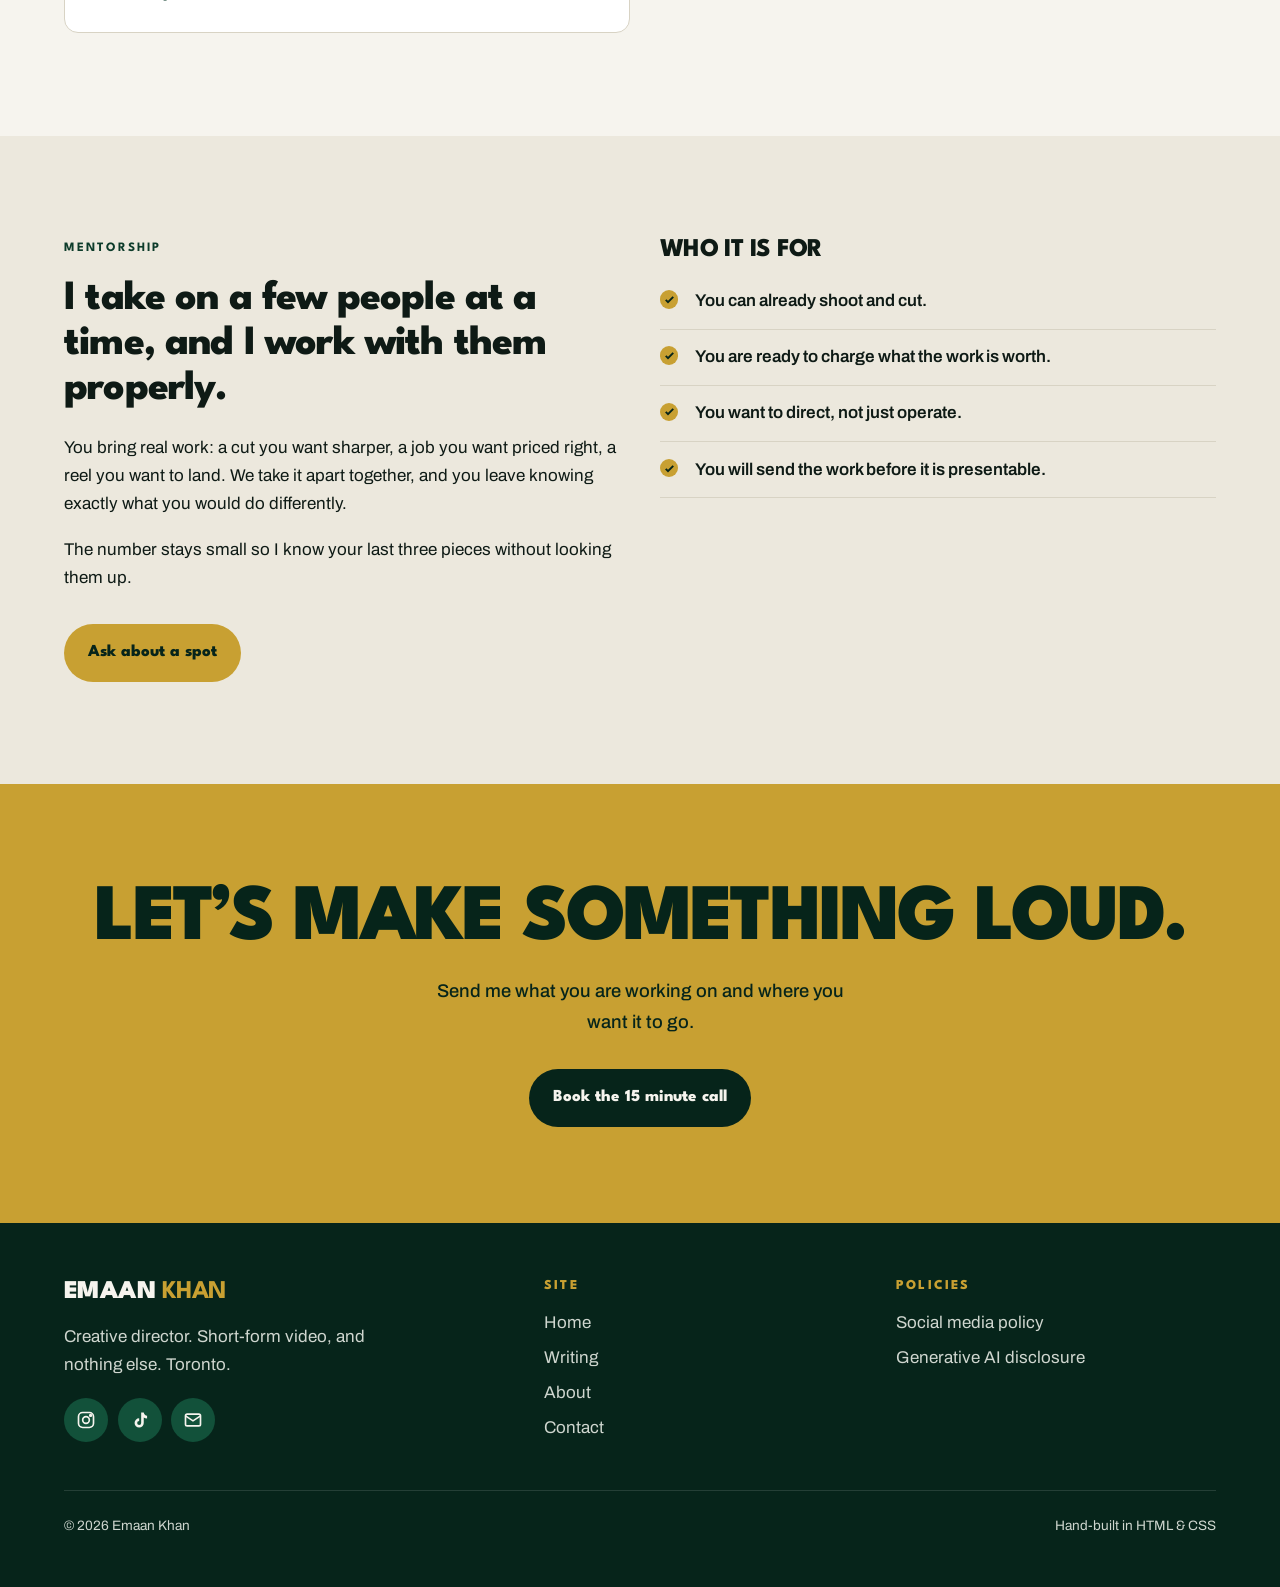
==== commit 2a2ff609: "Lead with one post: archive the pricing post, relink creative director post to About Co-Authored-By:" ====
--- a/index.html
+++ b/index.html
@@ -81,15 +81,6 @@
           <span class="read-more">Read the post &rarr;</span>
         </div>
       </a>
-      <a class="post-card rise" href="writing/how-to-price-a-video-job.html">
-        <figure><img src="media/desk-window.jpg" alt="" loading="lazy"></figure>
-        <div class="pc-body">
-          <div class="meta"><span class="chip">The Build</span><time datetime="2026-10-28">28 October 2026</time><span>&middot; 4 min</span></div>
-          <h3>How I'd price the job you're about to undercharge</h3>
-          <p>Three questions before the number, and one test for it.</p>
-          <span class="read-more">Read the post &rarr;</span>
-        </div>
-      </a>
     </div>
   </div>
 </section>
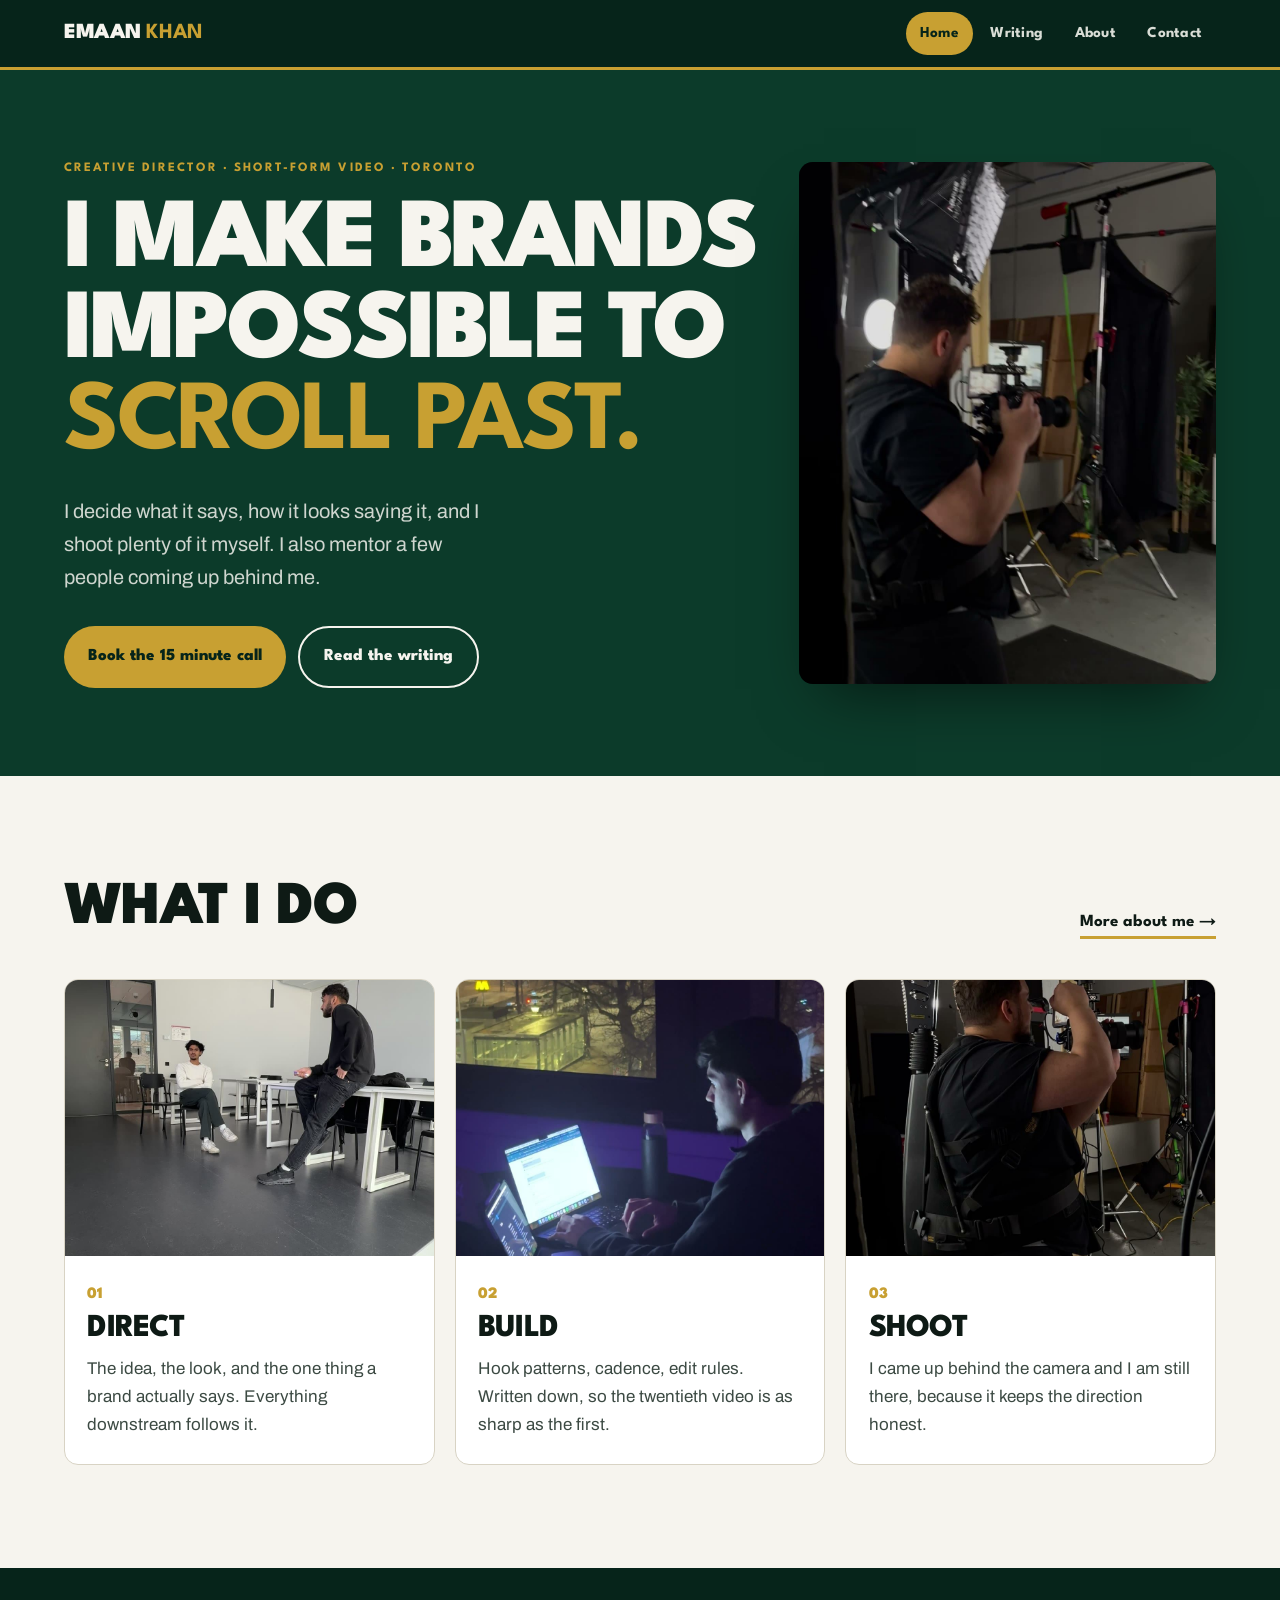
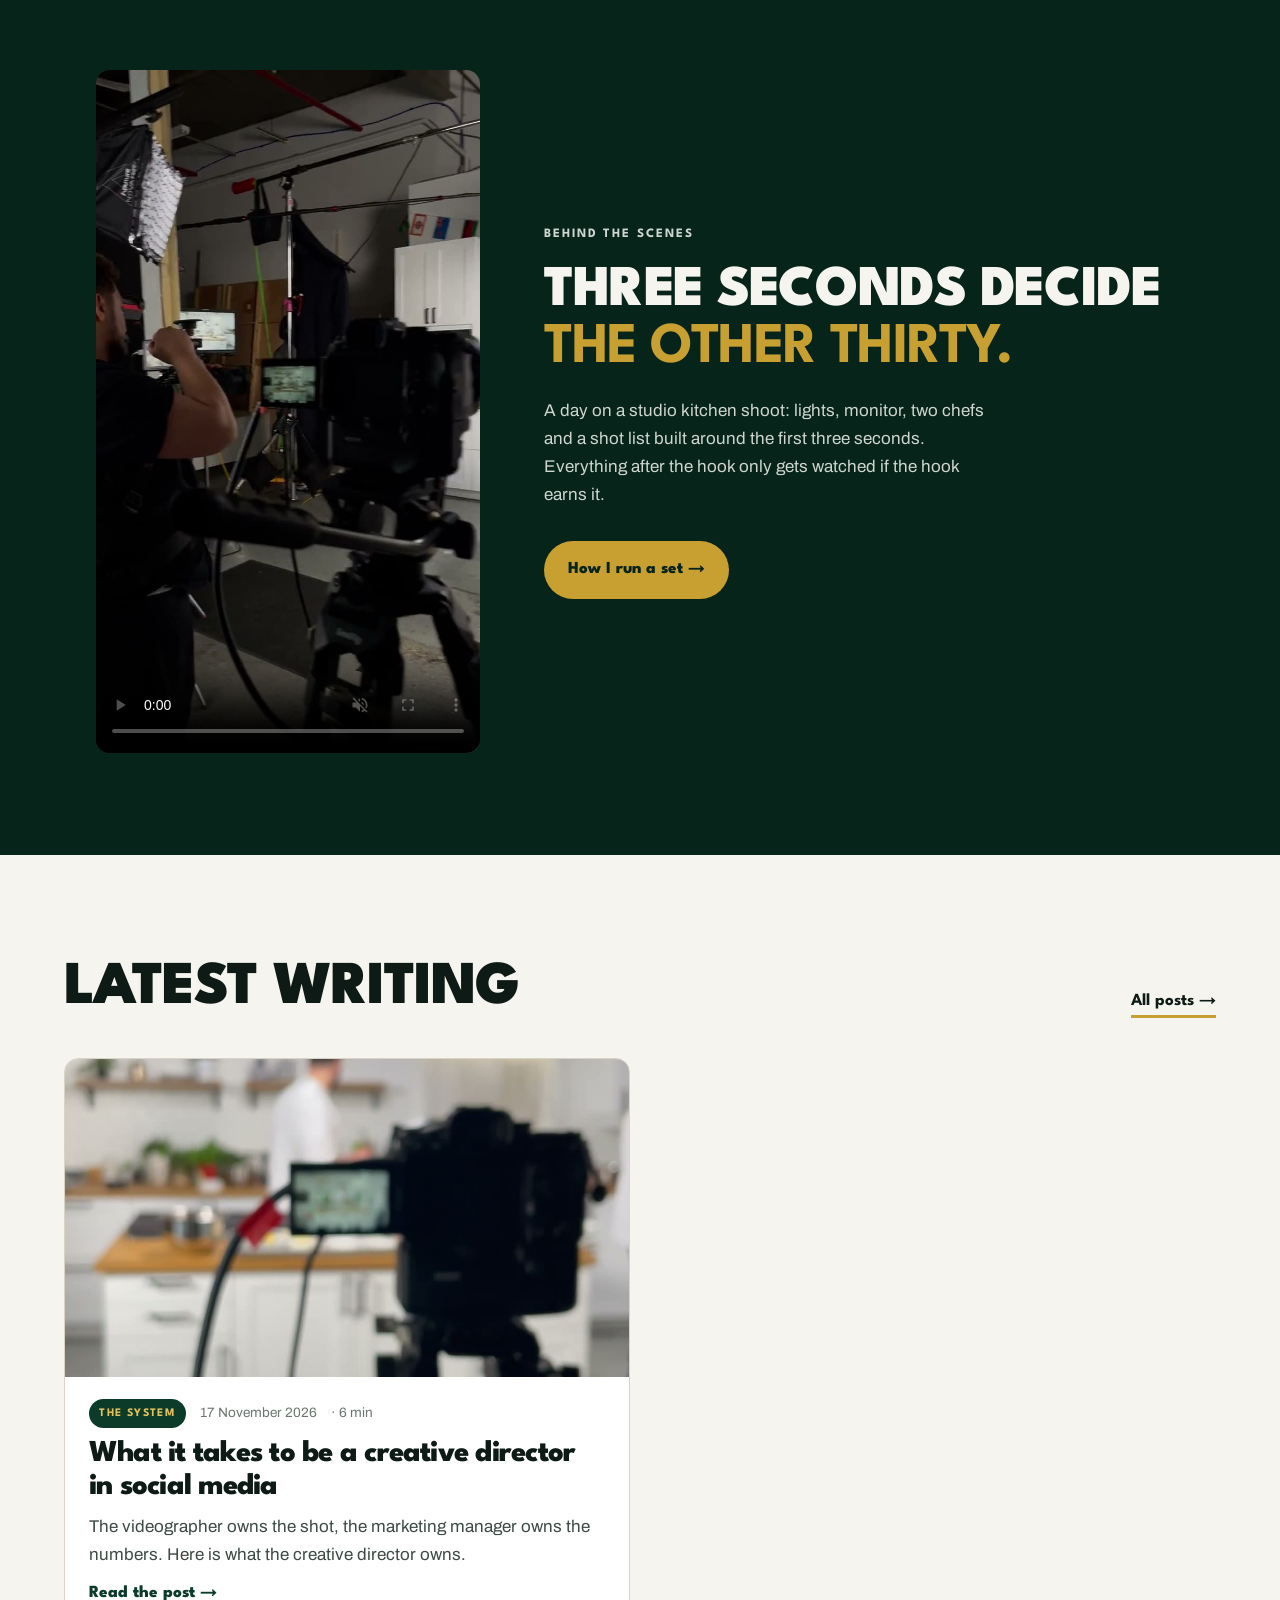
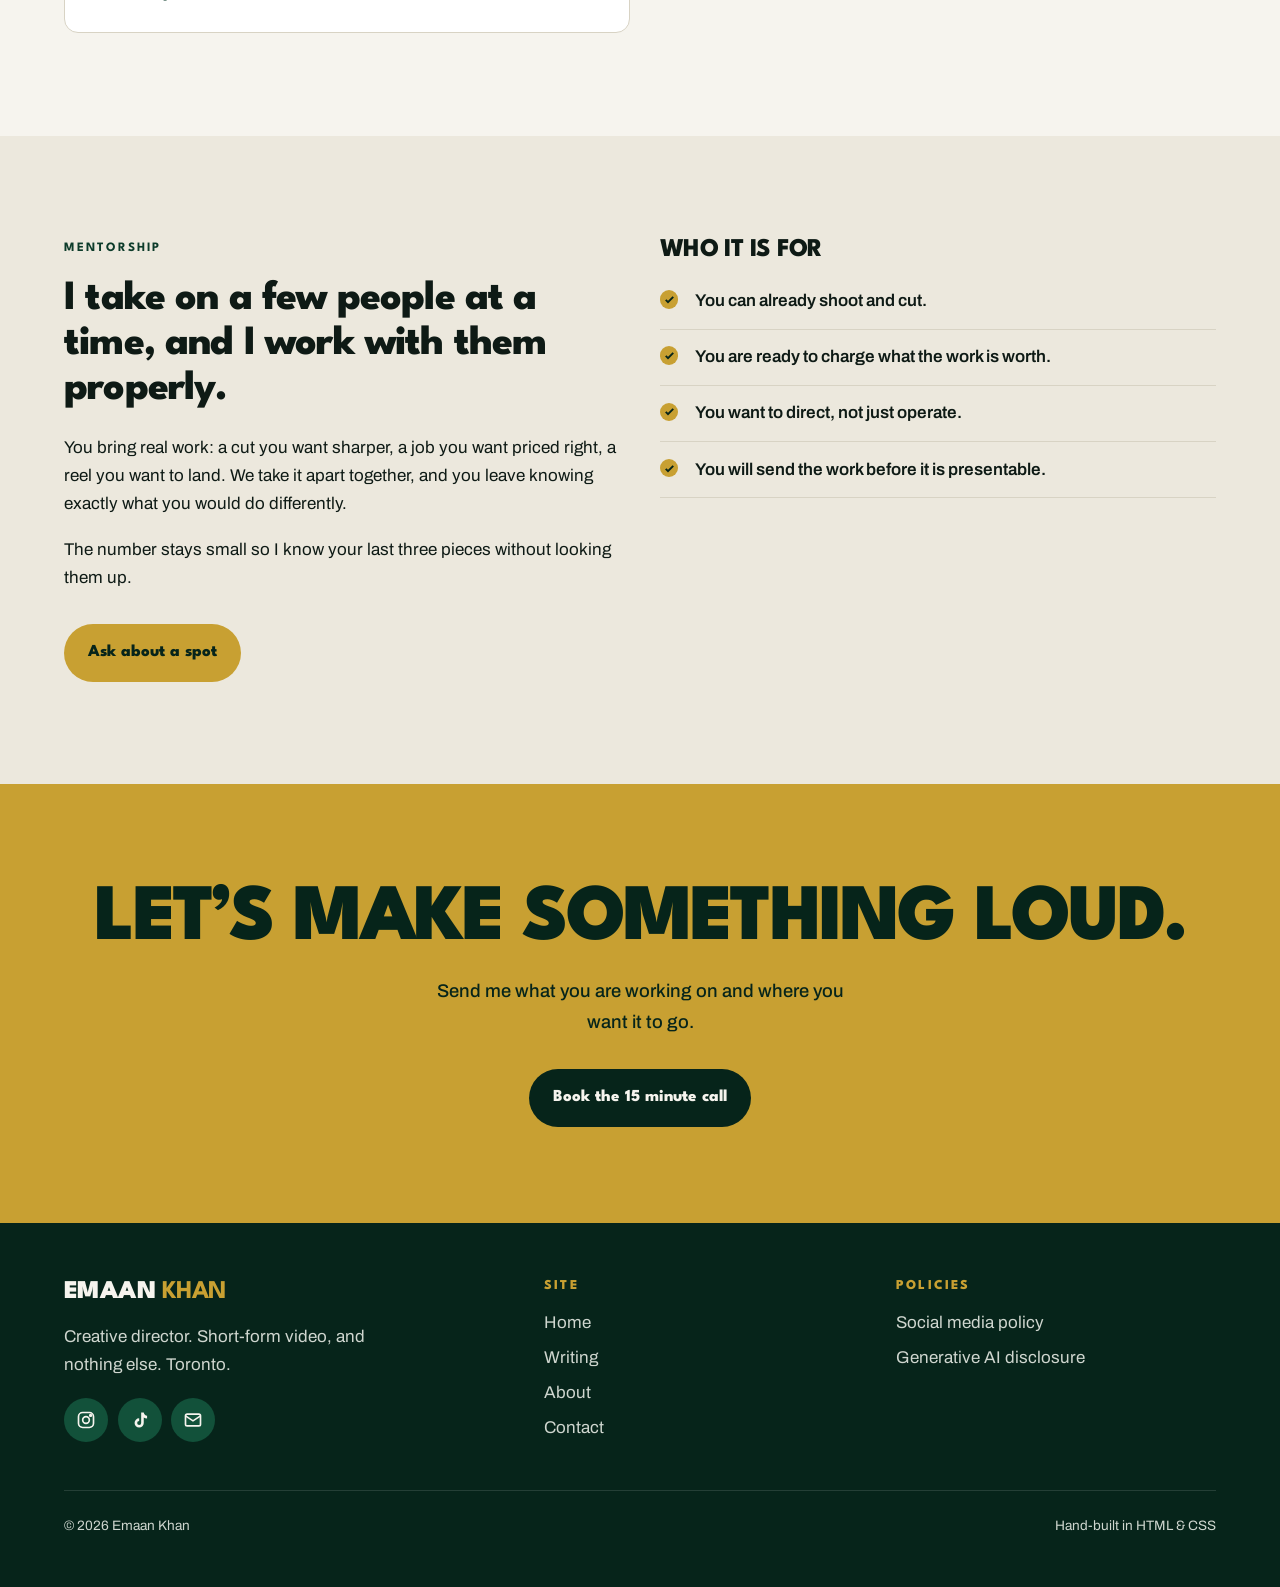
==== commit 0399b4ad: "Reposition the post: what it takes to be a creative director in social media Co-Authored-By: Claude " ====
--- a/index.html
+++ b/index.html
@@ -63,7 +63,7 @@
       <p class="eyebrow">Behind the scenes</p>
       <h2 style="margin-top:.8rem">Three seconds decide <b>the other thirty.</b></h2>
       <p>A day on a studio kitchen shoot: lights, monitor, two chefs and a shot list built around the first three seconds. Everything after the hook only gets watched if the hook earns it.</p>
-      <div class="btn-row"><a class="btn" href="writing/creative-director-vs-videographer.html">How I run a set &rarr;</a></div>
+      <div class="btn-row"><a class="btn" href="writing/what-it-takes-to-be-a-creative-director.html">How I run a set &rarr;</a></div>
     </div>
   </div>
 </section>
@@ -72,12 +72,12 @@
   <div class="wrap">
     <div class="section-head"><h2>Latest writing</h2><a href="writing/">All posts &rarr;</a></div>
     <div class="post-list">
-      <a class="post-card rise" href="writing/creative-director-vs-videographer.html">
+      <a class="post-card rise" href="writing/what-it-takes-to-be-a-creative-director.html">
         <figure><img src="media/set-monitor.jpg" alt="" loading="lazy"></figure>
         <div class="pc-body">
-          <div class="meta"><span class="chip">The System</span><time datetime="2026-11-04">4 November 2026</time><span>&middot; 7 min</span></div>
-          <h3>Creative director vs videographer: what actually changes</h3>
-          <p>A videographer decides inside the frame. A creative director decides before there is one.</p>
+          <div class="meta"><span class="chip">The System</span><time datetime="2026-11-17">17 November 2026</time><span>&middot; 6 min</span></div>
+          <h3>What it takes to be a creative director in social media</h3>
+          <p>The videographer owns the shot, the marketing manager owns the numbers. Here is what the creative director owns.</p>
           <span class="read-more">Read the post &rarr;</span>
         </div>
       </a>
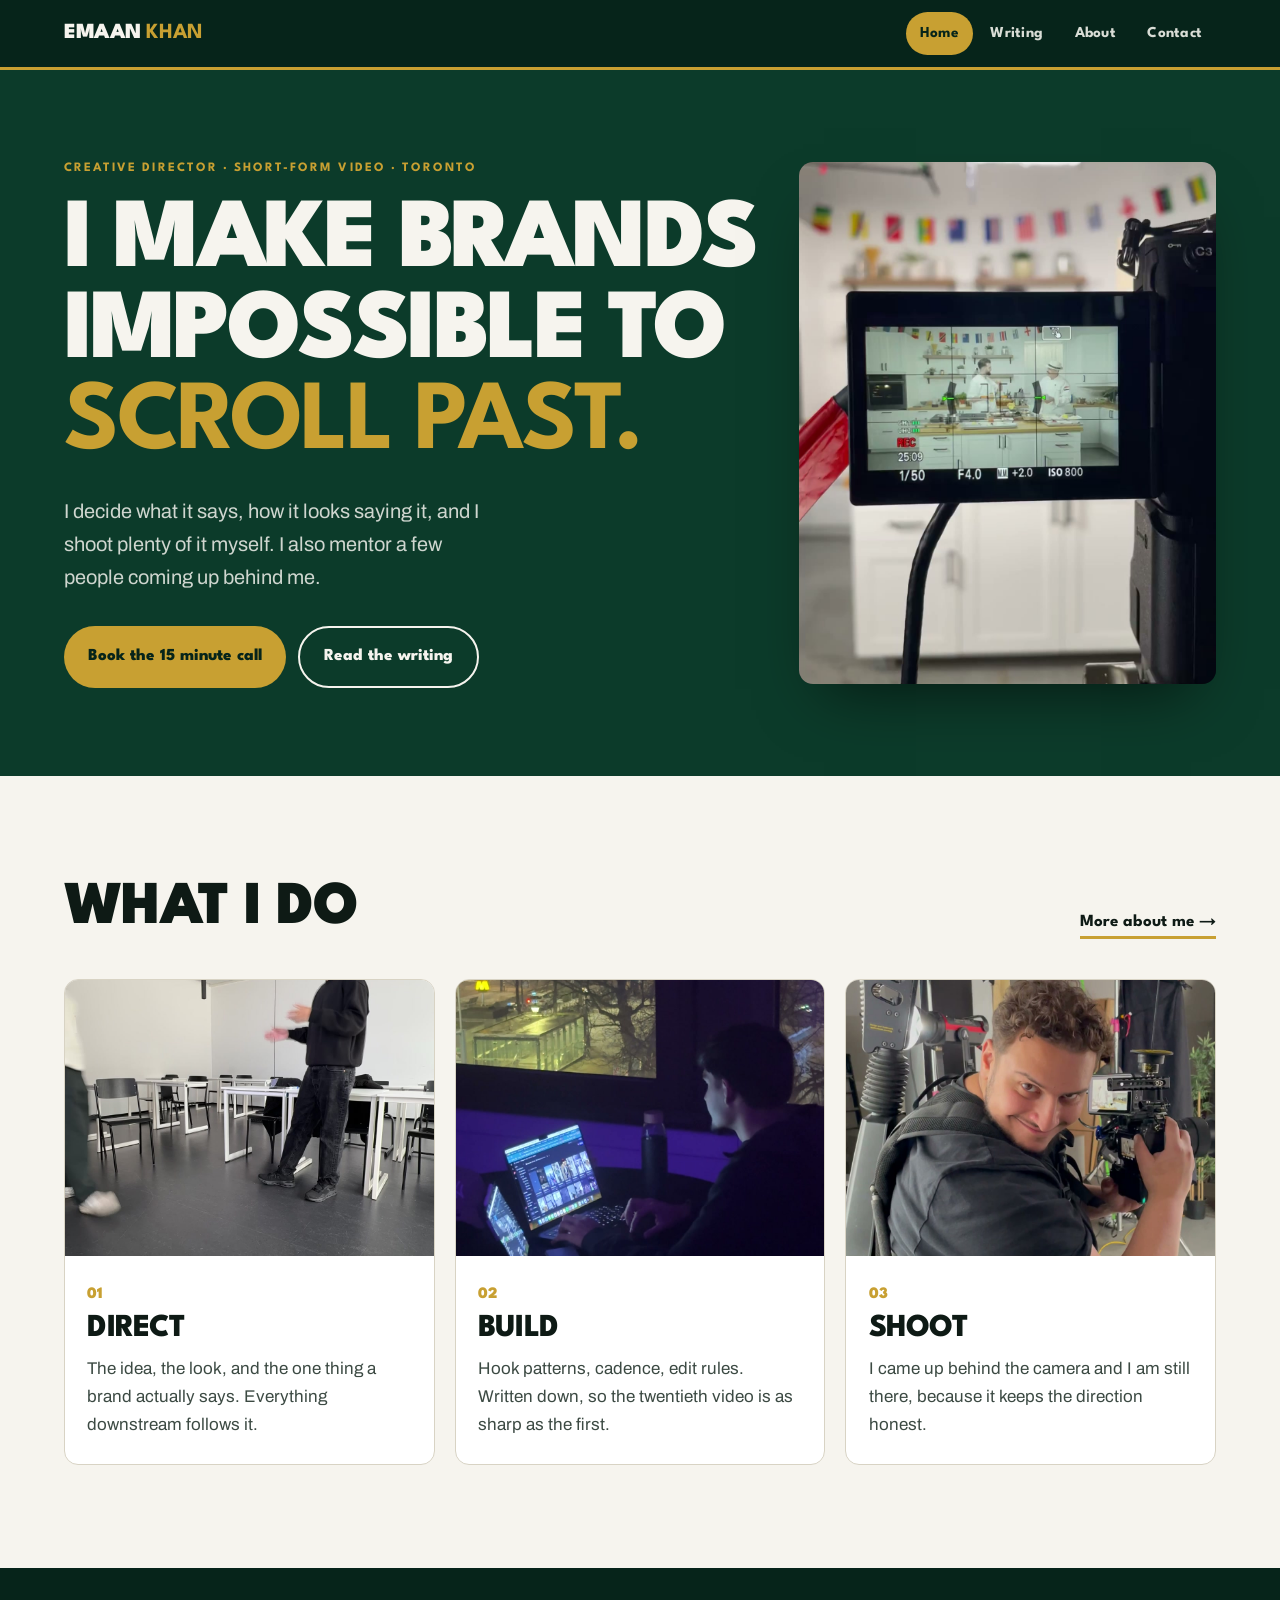
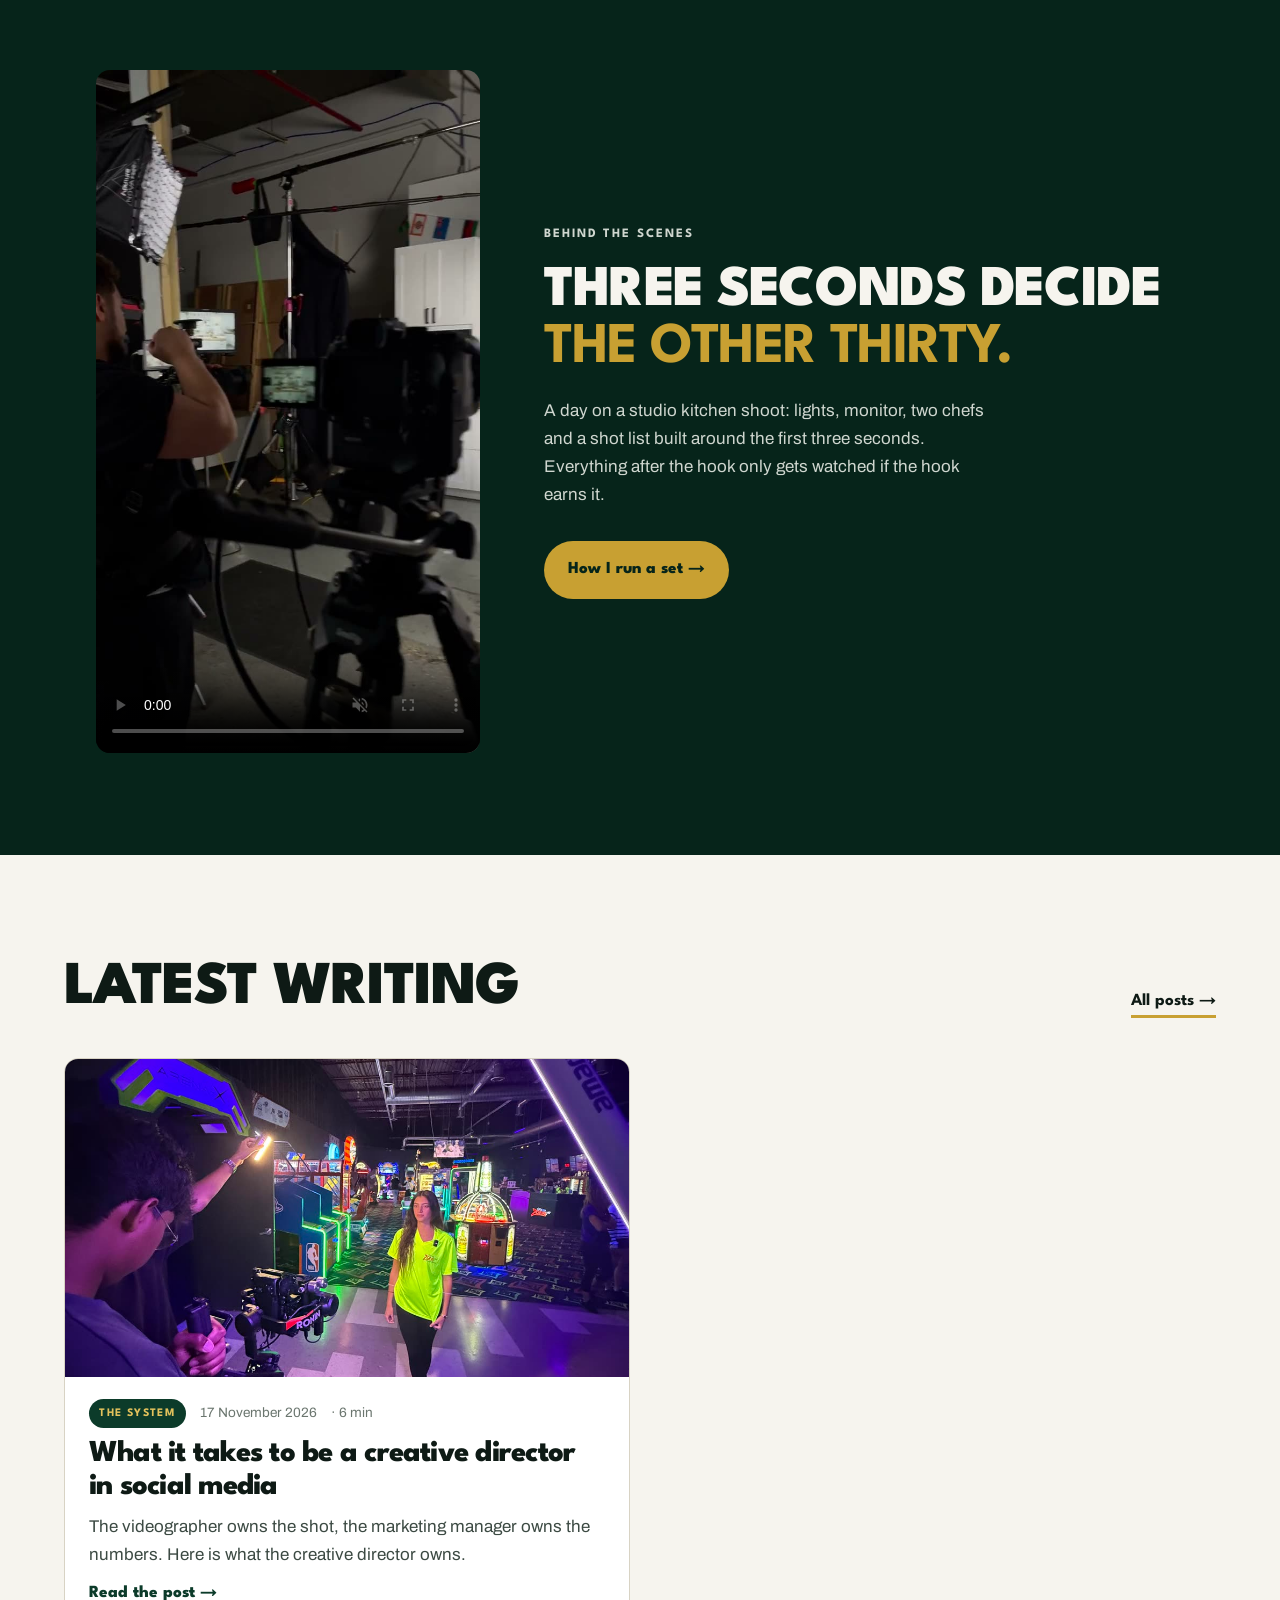
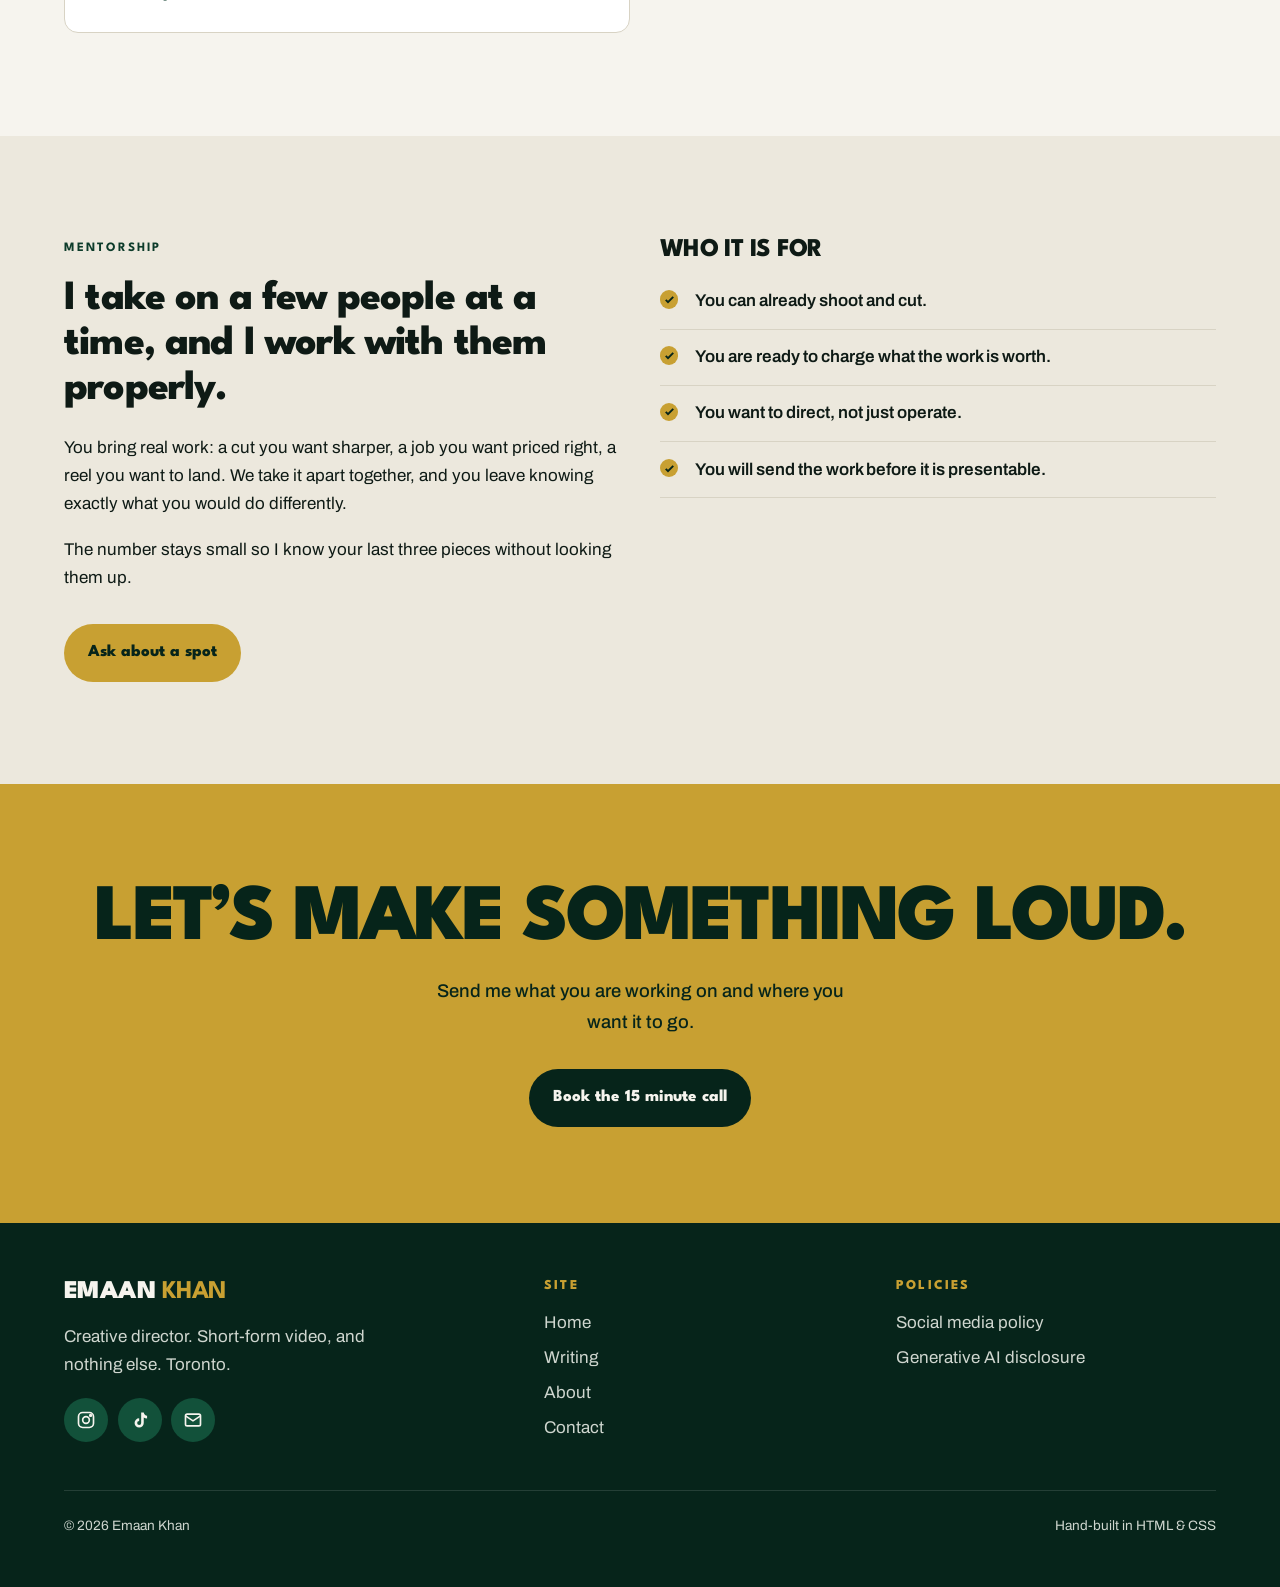
==== commit edca06e7: "Post rewritten in Emaan's voice; sharp stills replace blurry frames; add VX BTS photos Co-Authored-B" ====
--- a/index.html
+++ b/index.html
@@ -37,7 +37,7 @@
         <a class="btn btn-ghost" href="writing/">Read the writing</a>
       </div>
     </div>
-    <figure class="hero-media" style="margin:0"><img src="media/monitor-close.jpg" alt="Camera operator filming on a studio kitchen set" width="1080" height="1920"></figure>
+    <figure class="hero-media" style="margin:0"><img src="media/monitor-close.jpg" alt="Camera monitor framing a studio kitchen scene" width="1080" height="1920"></figure>
   </div>
 </section>
 
@@ -73,7 +73,7 @@
     <div class="section-head"><h2>Latest writing</h2><a href="writing/">All posts &rarr;</a></div>
     <div class="post-list">
       <a class="post-card rise" href="writing/what-it-takes-to-be-a-creative-director.html">
-        <figure><img src="media/set-monitor.jpg" alt="" loading="lazy"></figure>
+        <figure><img src="media/arcade-gimbal.jpg" alt="" loading="lazy"></figure>
         <div class="pc-body">
           <div class="meta"><span class="chip">The System</span><time datetime="2026-11-17">17 November 2026</time><span>&middot; 6 min</span></div>
           <h3>What it takes to be a creative director in social media</h3>
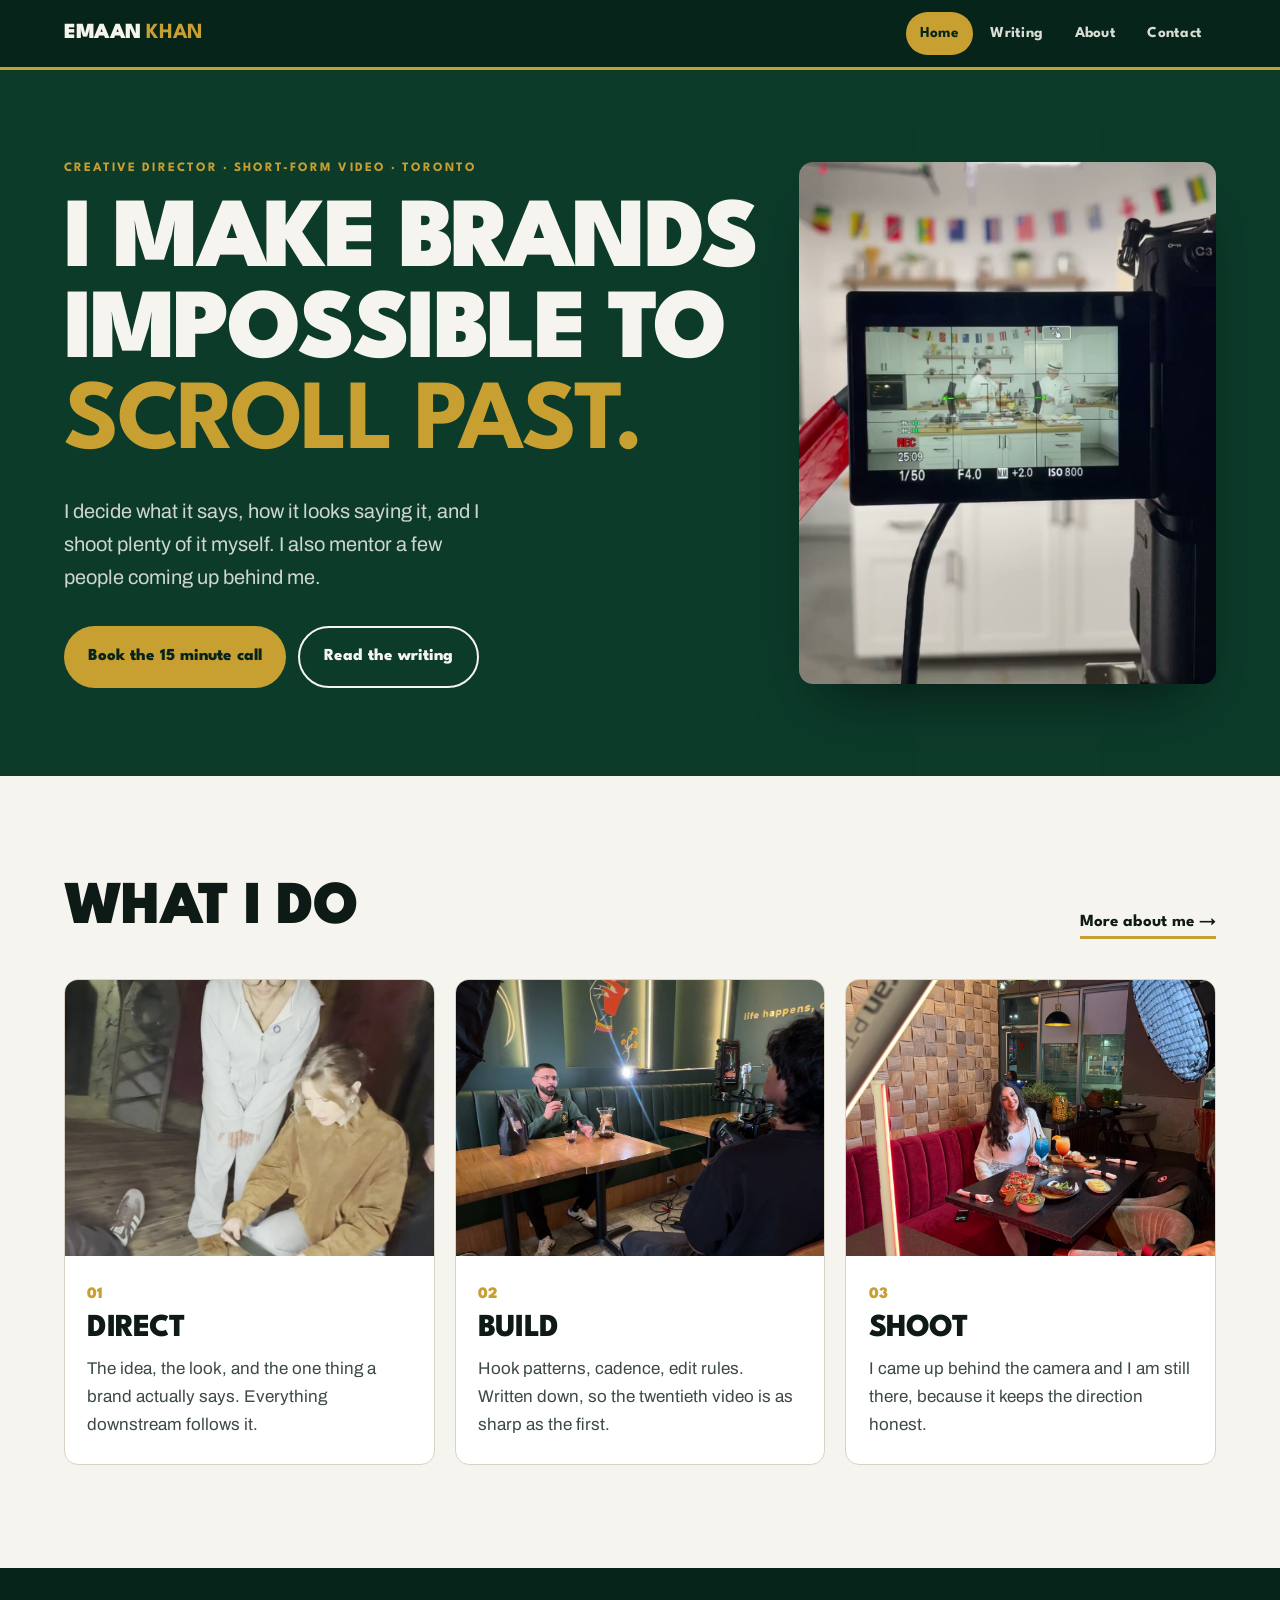
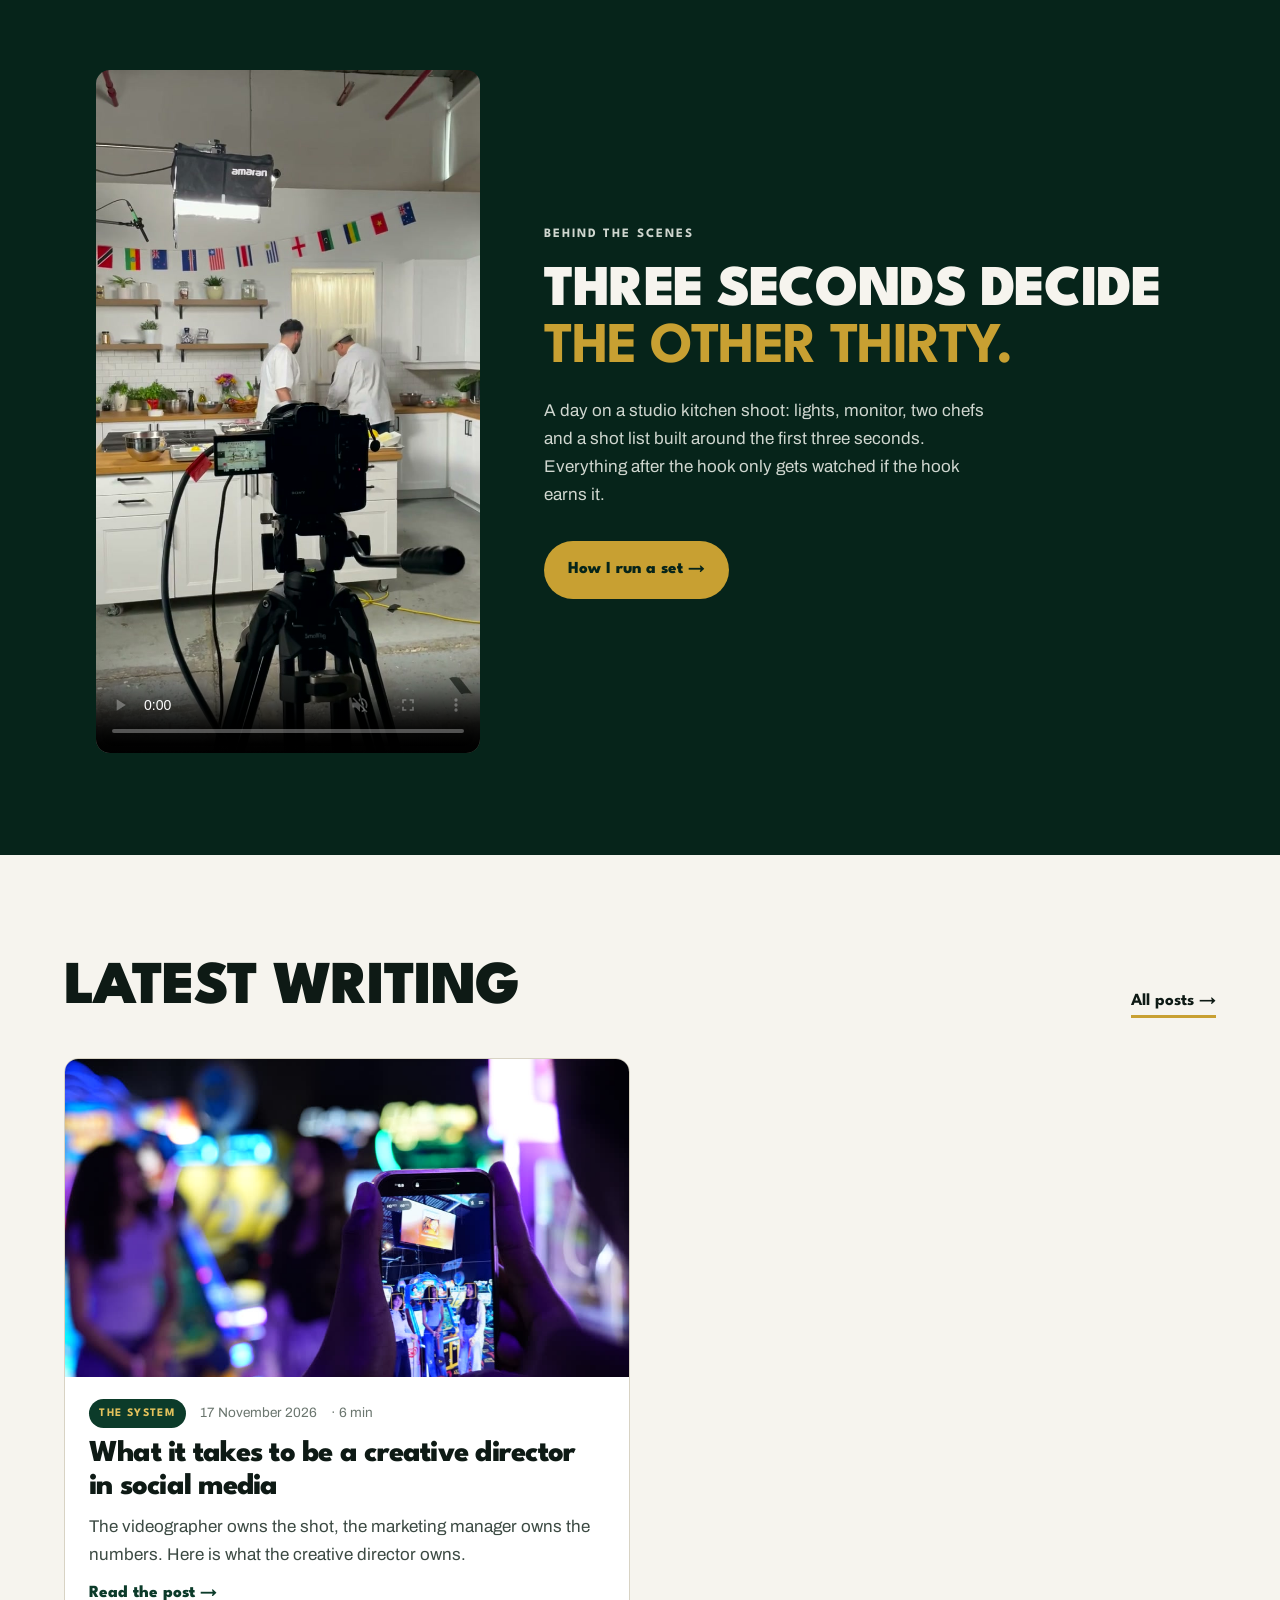
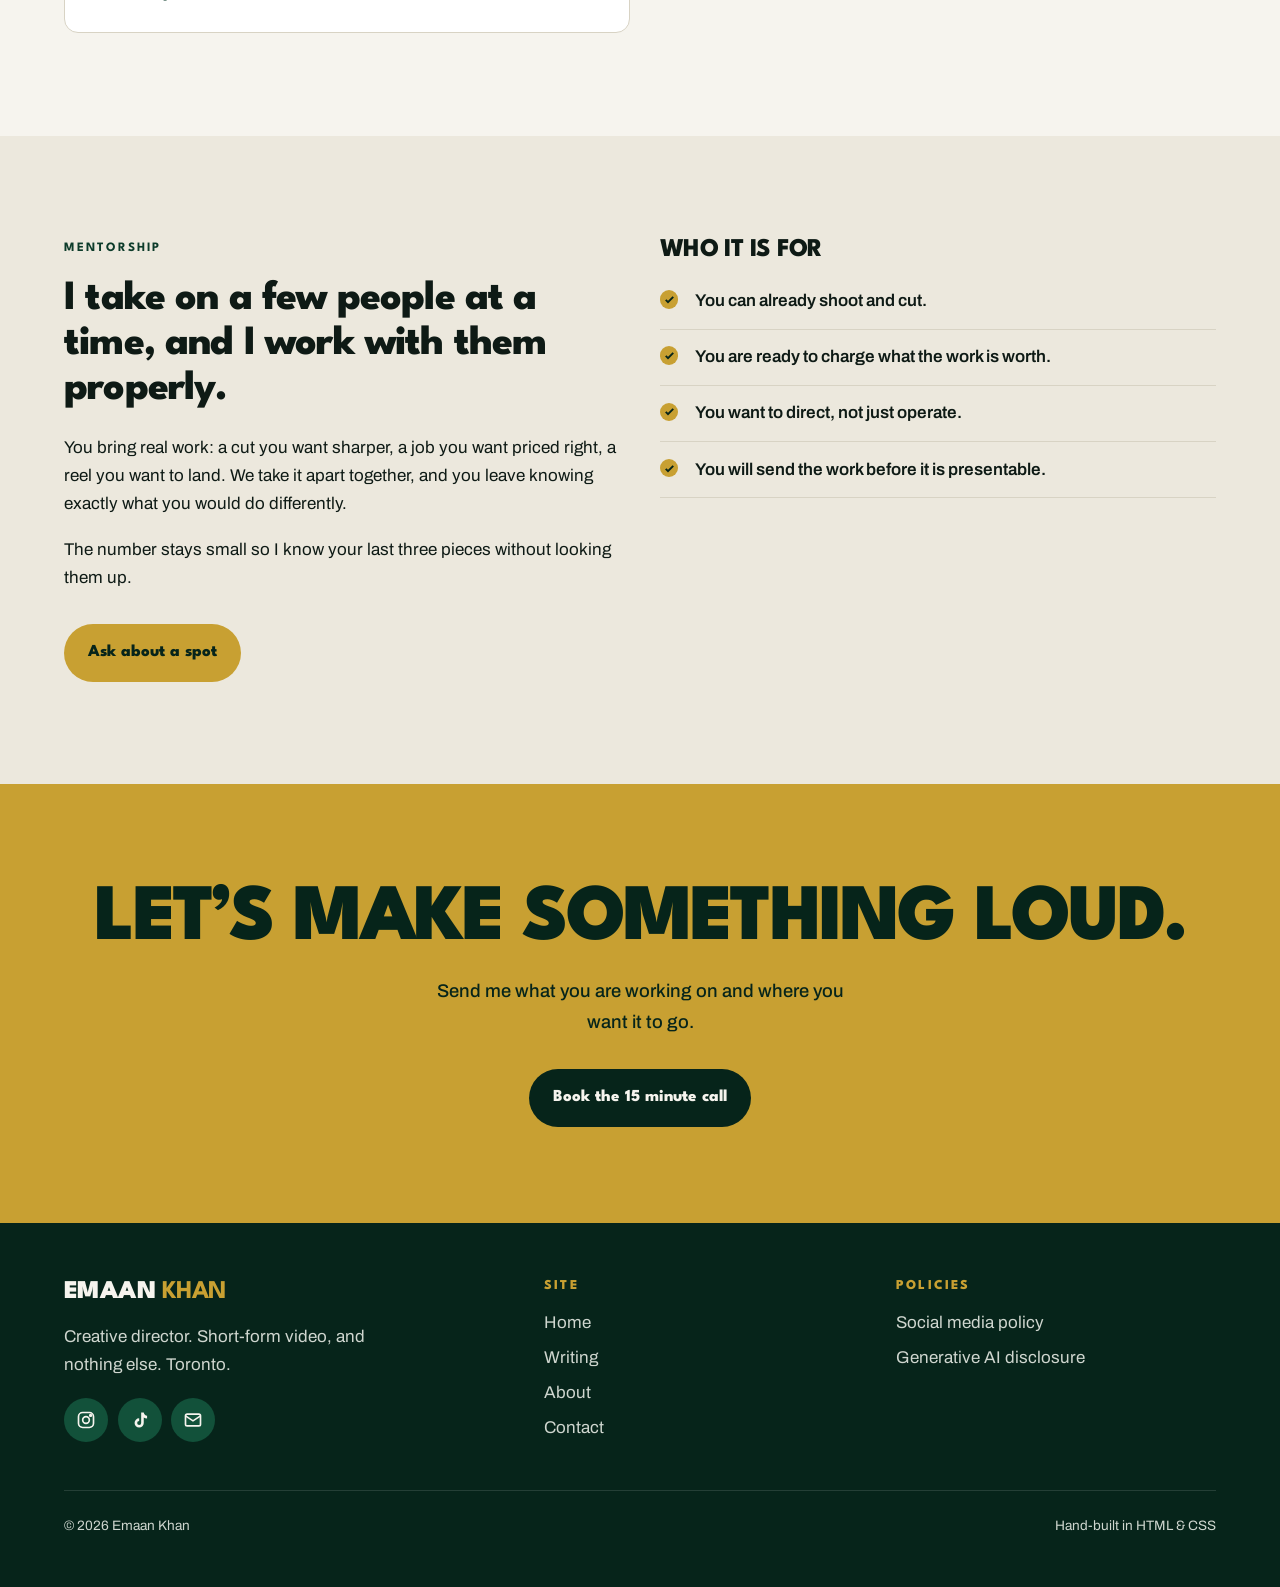
==== commit 3ed29118: "New home card photos, punchier 15-cut home reel, new post photos Co-Authored-By: Claude Opus 5.5 <no" ====
--- a/index.html
+++ b/index.html
@@ -45,11 +45,11 @@
   <div class="wrap">
     <div class="section-head"><h2>What I do</h2><a href="about.html">More about me &rarr;</a></div>
     <div class="cards">
-      <article class="card rise"><figure><img src="media/directing.jpg" alt="Directing talent through a scene in a classroom set" loading="lazy"></figure>
+      <article class="card rise"><figure><img src="media/escape-room.jpg" alt="Directing two actors through a scene on an escape room set" loading="lazy"></figure>
         <div class="card-body"><span class="num">01</span><h3>Direct</h3><p>The idea, the look, and the one thing a brand actually says. Everything downstream follows it.</p></div></article>
-      <article class="card rise"><figure><img src="media/desk-night.jpg" alt="Late-night edit and planning session at a laptop" loading="lazy"></figure>
+      <article class="card rise"><figure><img src="media/cafe-set.jpg" alt="A cafe shoot with the script open on a laptop in the foreground" loading="lazy"></figure>
         <div class="card-body"><span class="num">02</span><h3>Build</h3><p>Hook patterns, cadence, edit rules. Written down, so the twentieth video is as sharp as the first.</p></div></article>
-      <article class="card rise"><figure><img src="media/set-operator.jpg" alt="Camera operator with a rig on a studio set" loading="lazy"></figure>
+      <article class="card rise"><figure><img src="media/restaurant-set.jpg" alt="A restaurant shoot with lights, a softbox and the camera rig set around the talent" loading="lazy"></figure>
         <div class="card-body"><span class="num">03</span><h3>Shoot</h3><p>I came up behind the camera and I am still there, because it keeps the direction honest.</p></div></article>
     </div>
   </div>
@@ -73,7 +73,7 @@
     <div class="section-head"><h2>Latest writing</h2><a href="writing/">All posts &rarr;</a></div>
     <div class="post-list">
       <a class="post-card rise" href="writing/what-it-takes-to-be-a-creative-director.html">
-        <figure><img src="media/arcade-gimbal.jpg" alt="" loading="lazy"></figure>
+        <figure><img src="media/arcade-phone.jpg" alt="" loading="lazy"></figure>
         <div class="pc-body">
           <div class="meta"><span class="chip">The System</span><time datetime="2026-11-17">17 November 2026</time><span>&middot; 6 min</span></div>
           <h3>What it takes to be a creative director in social media</h3>
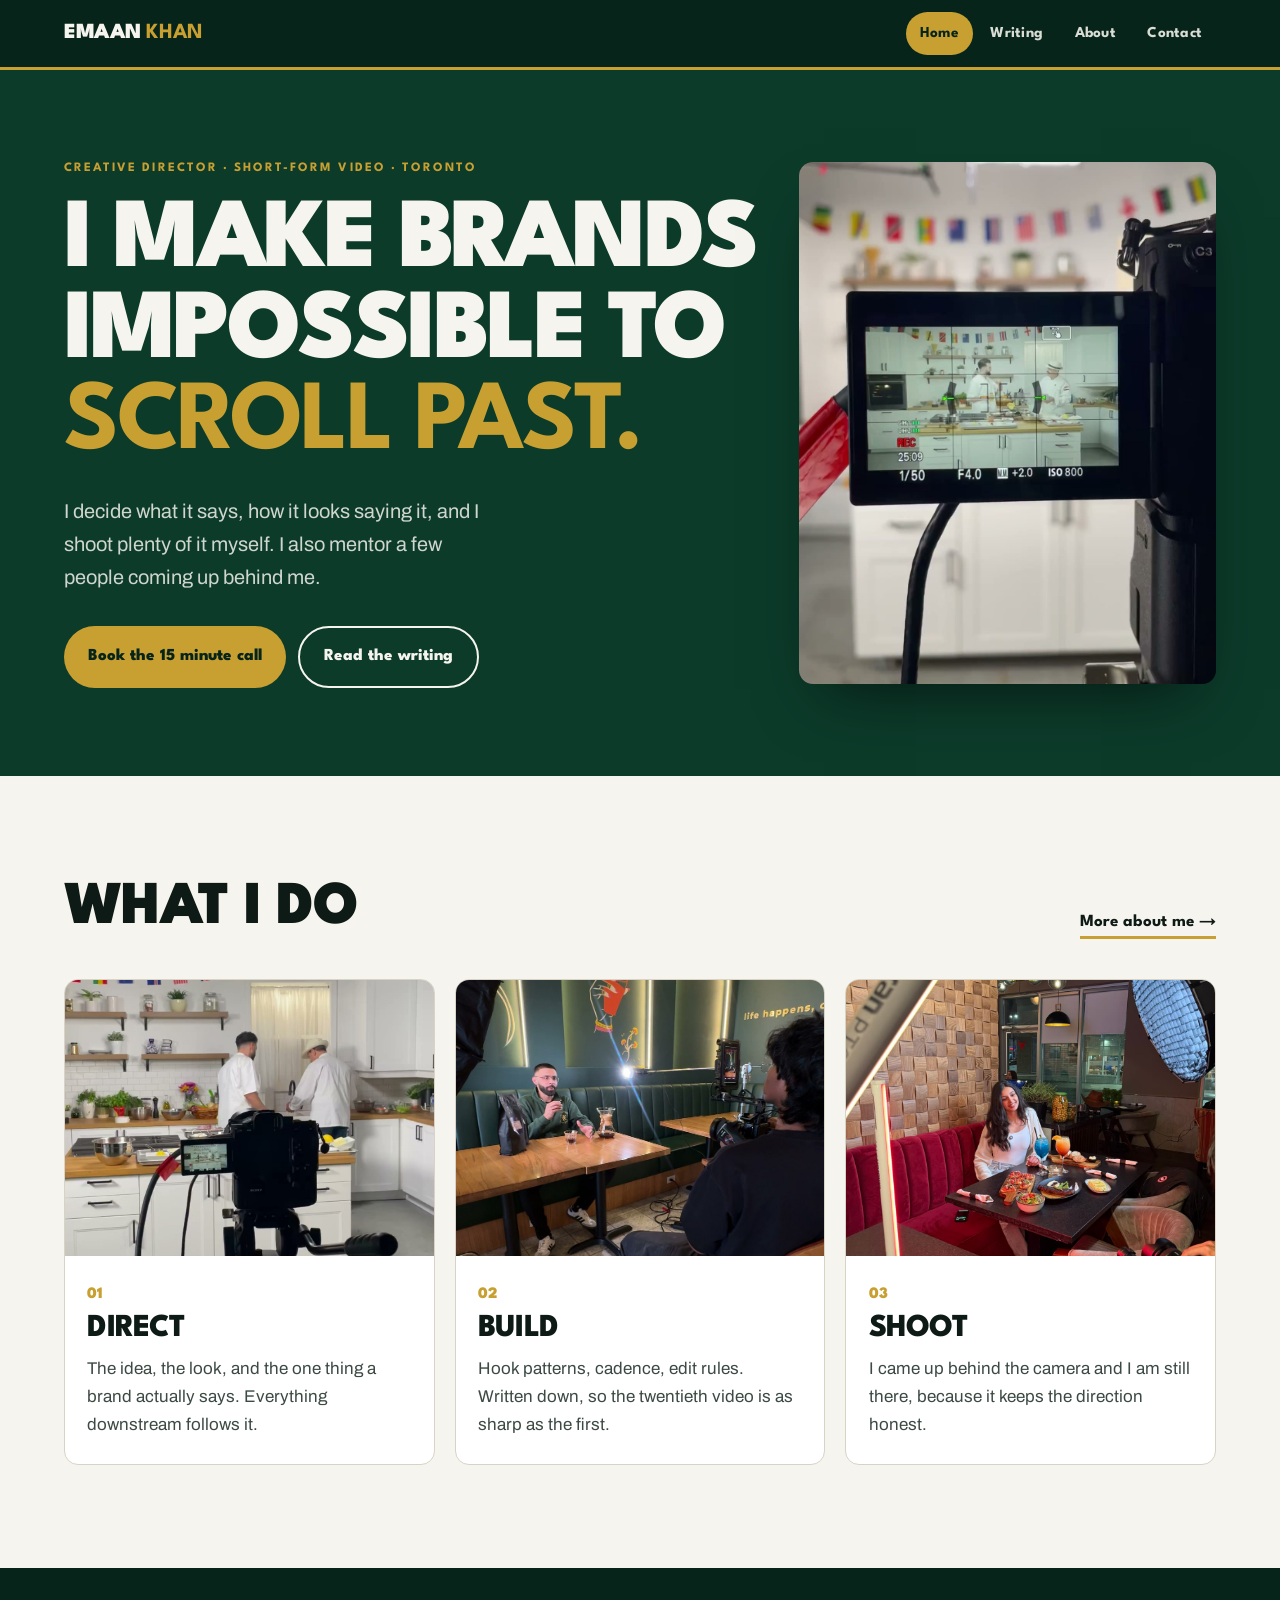
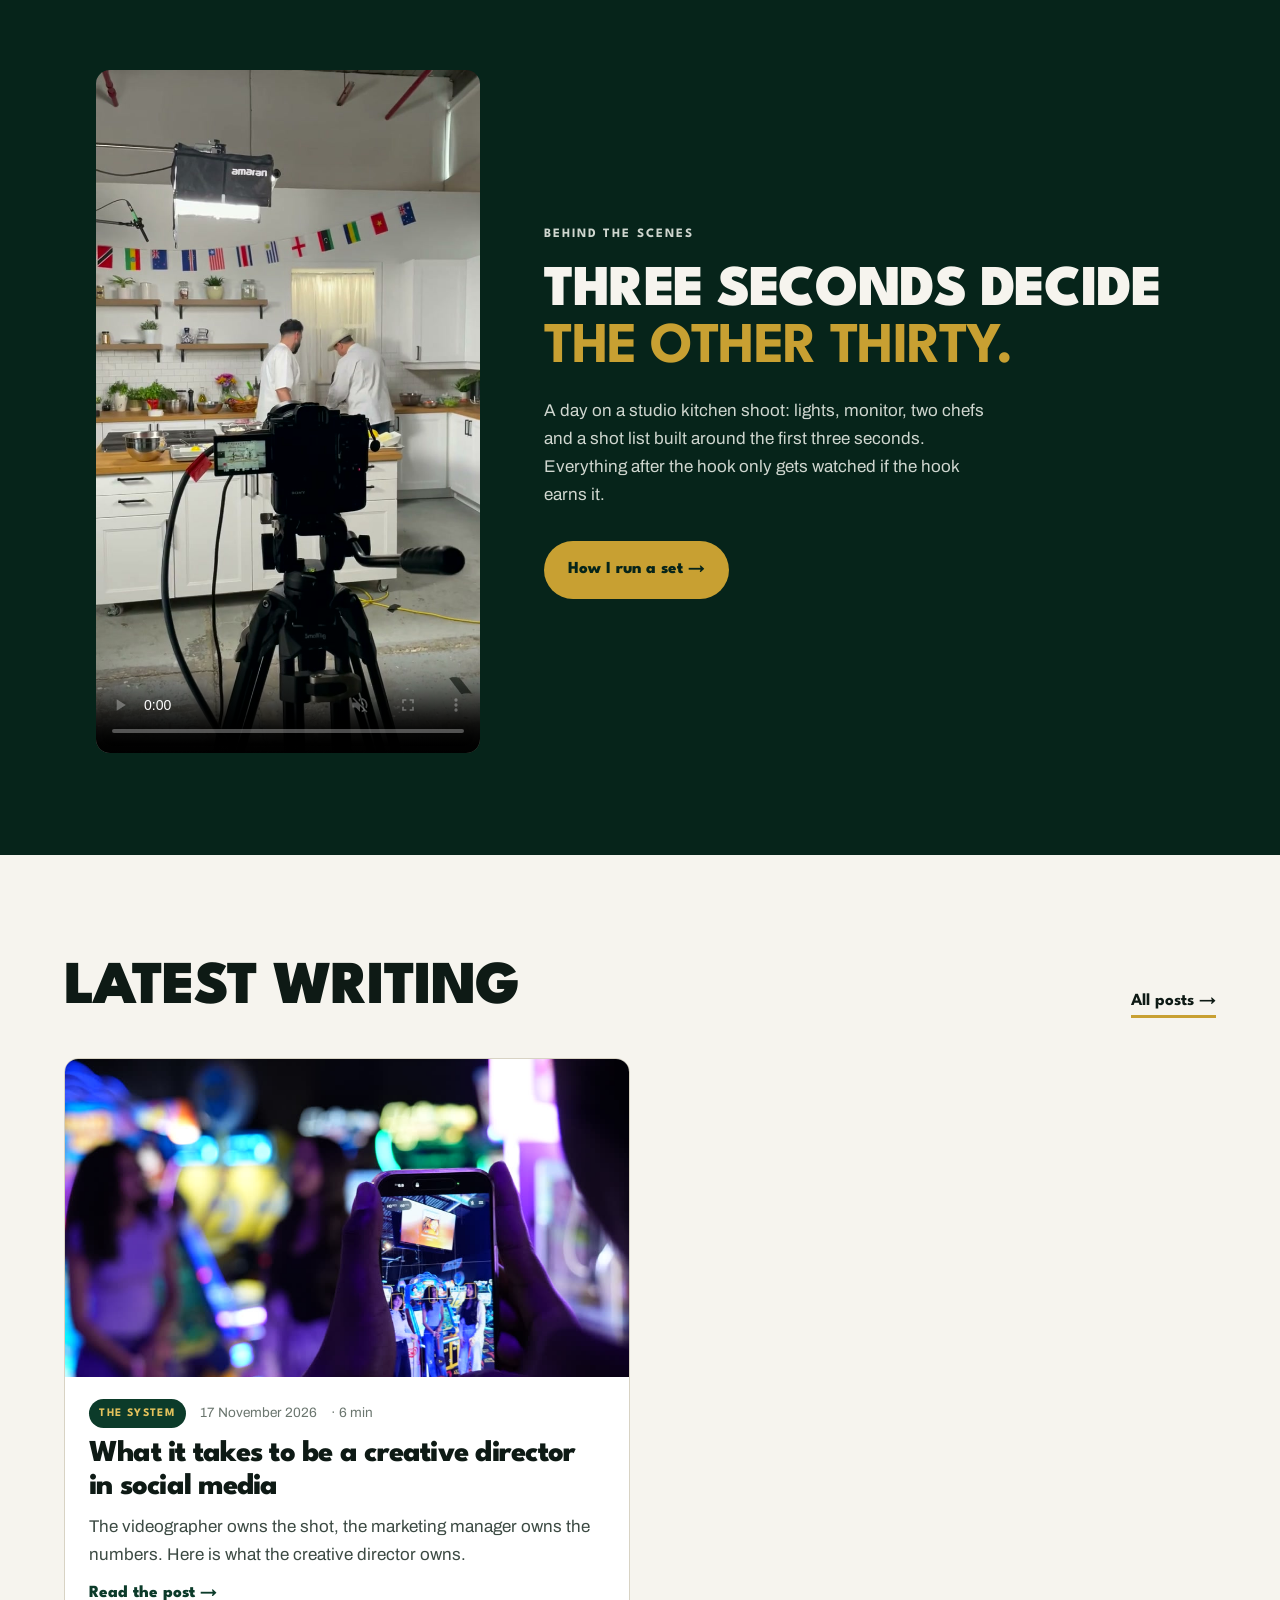
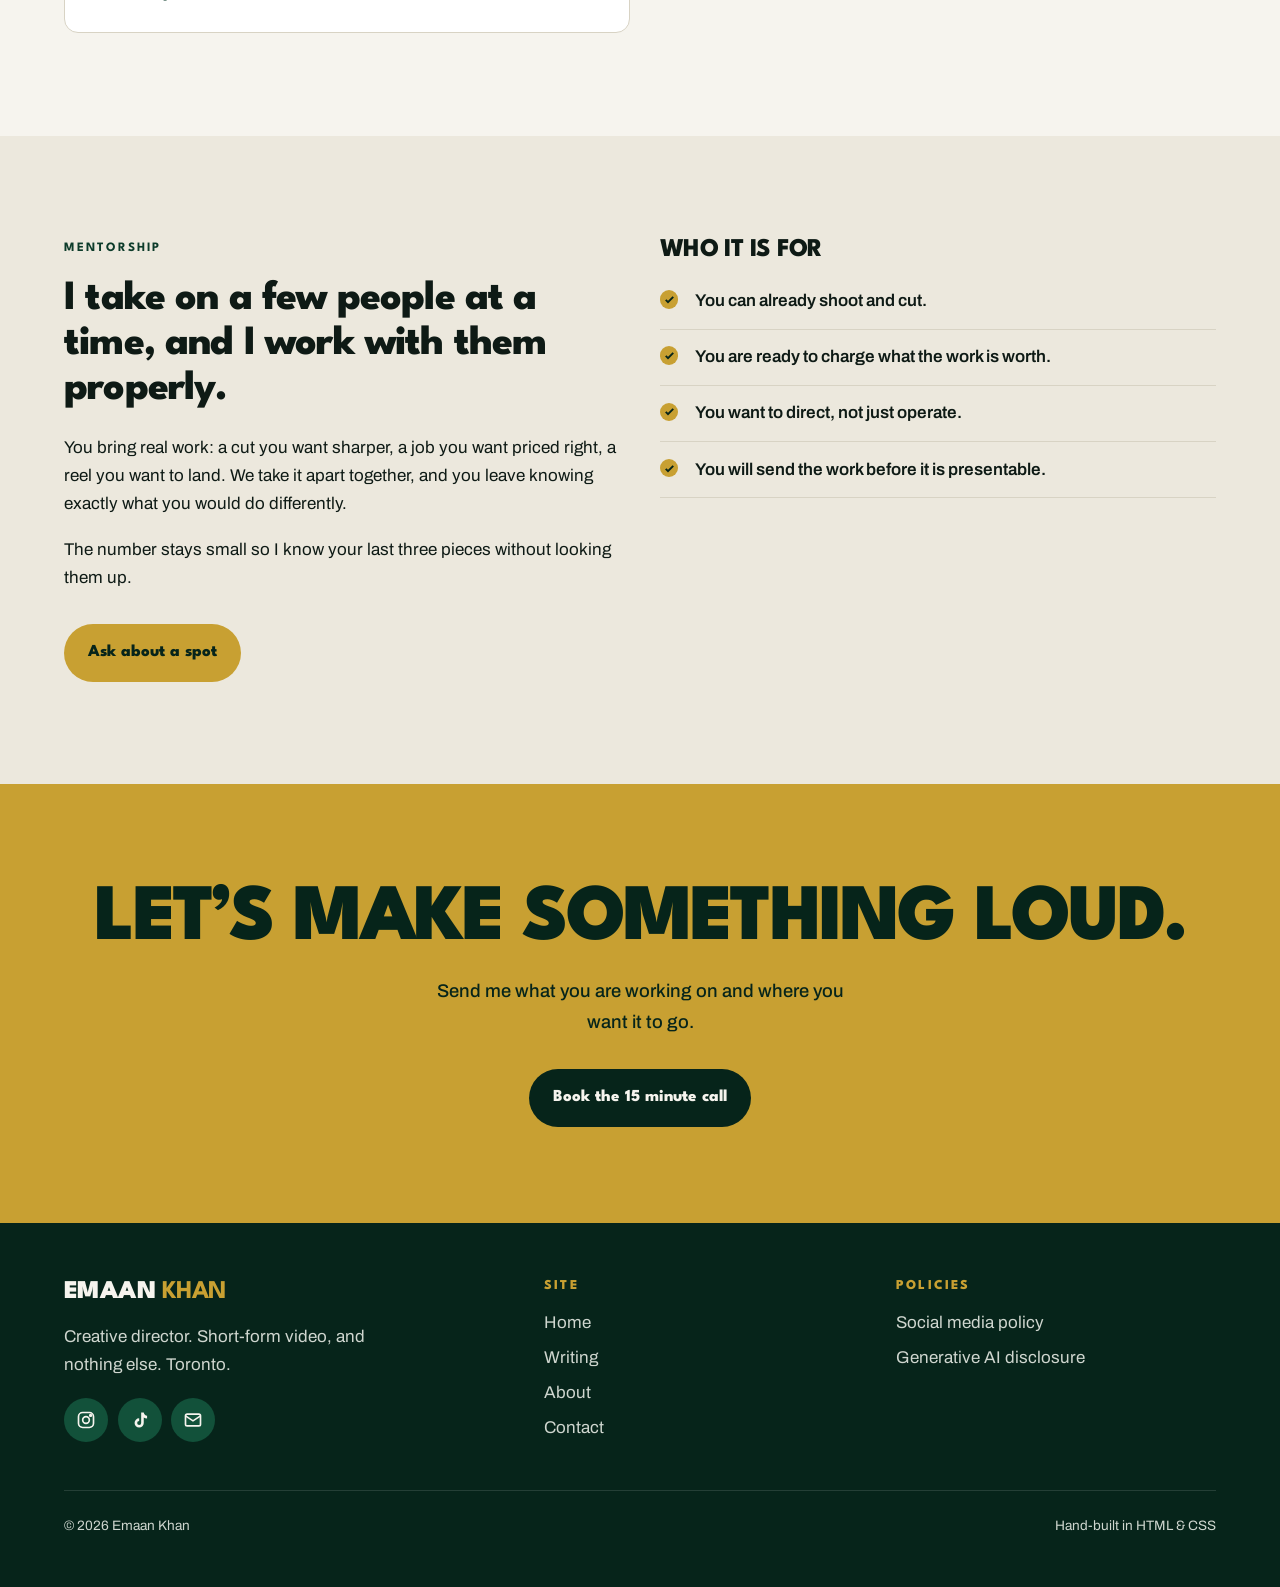
==== commit d511d37e: "Direct card: sharper kitchen-set monitor photo Co-Authored-By: Claude Opus 5.5 <noreply@anthropic.co" ====
--- a/index.html
+++ b/index.html
@@ -45,7 +45,7 @@
   <div class="wrap">
     <div class="section-head"><h2>What I do</h2><a href="about.html">More about me &rarr;</a></div>
     <div class="cards">
-      <article class="card rise"><figure><img src="media/escape-room.jpg" alt="Directing two actors through a scene on an escape room set" loading="lazy"></figure>
+      <article class="card rise"><figure><img src="media/set-monitor.jpg" alt="Camera monitor and tripod framing two chefs on a studio kitchen set" loading="lazy"></figure>
         <div class="card-body"><span class="num">01</span><h3>Direct</h3><p>The idea, the look, and the one thing a brand actually says. Everything downstream follows it.</p></div></article>
       <article class="card rise"><figure><img src="media/cafe-set.jpg" alt="A cafe shoot with the script open on a laptop in the foreground" loading="lazy"></figure>
         <div class="card-body"><span class="num">02</span><h3>Build</h3><p>Hook patterns, cadence, edit rules. Written down, so the twentieth video is as sharp as the first.</p></div></article>
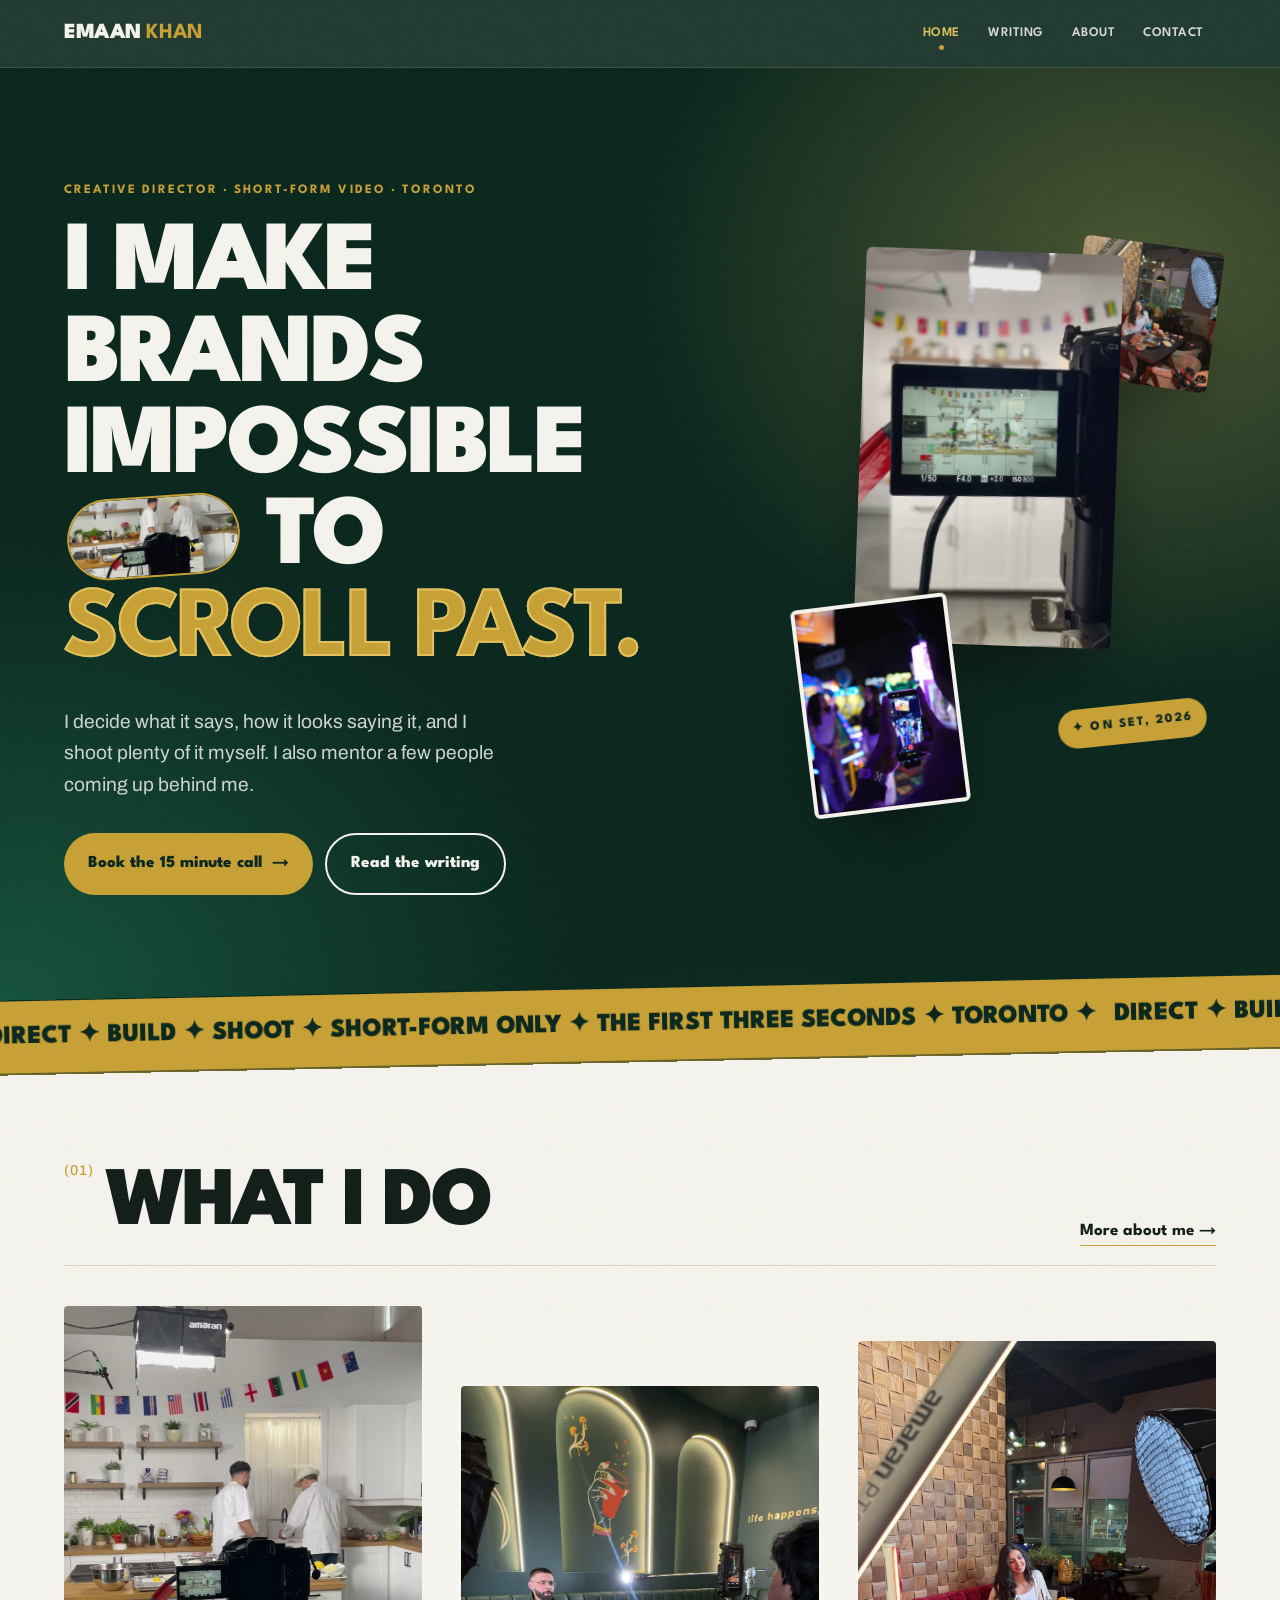
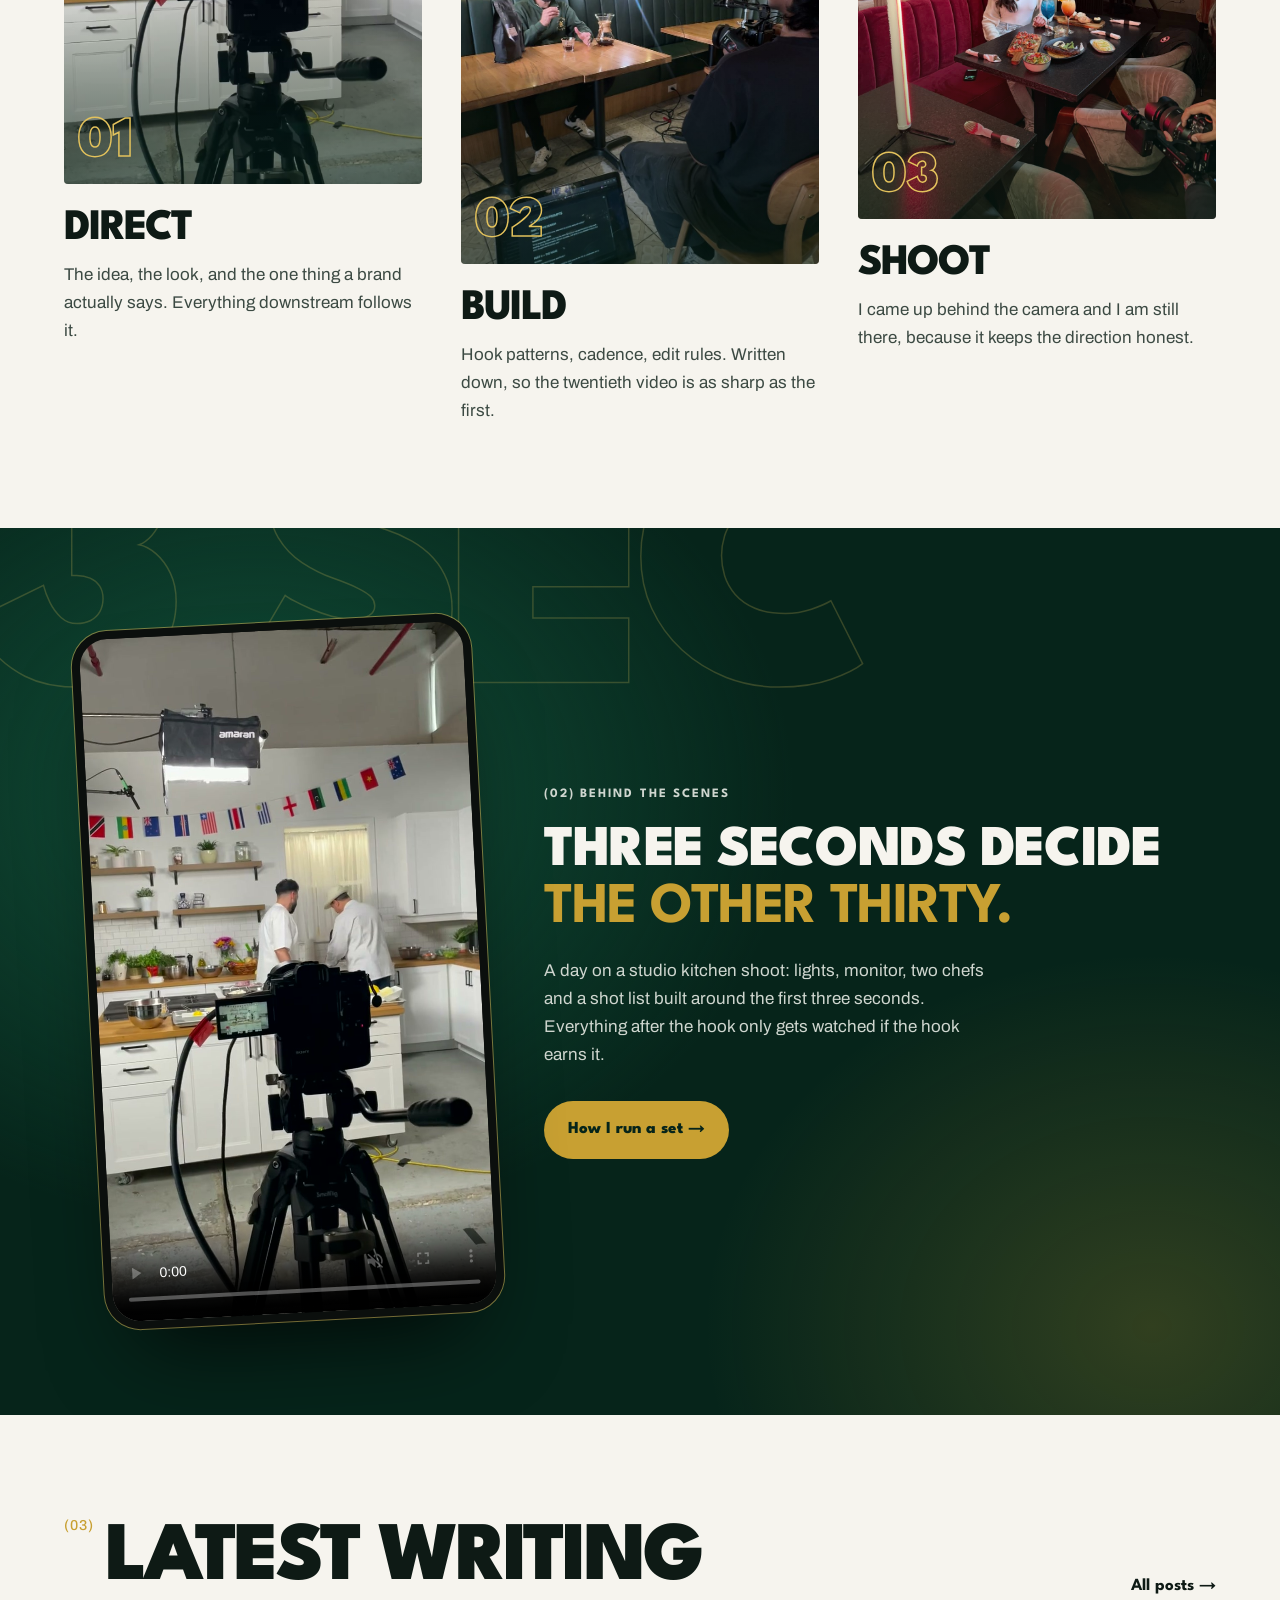
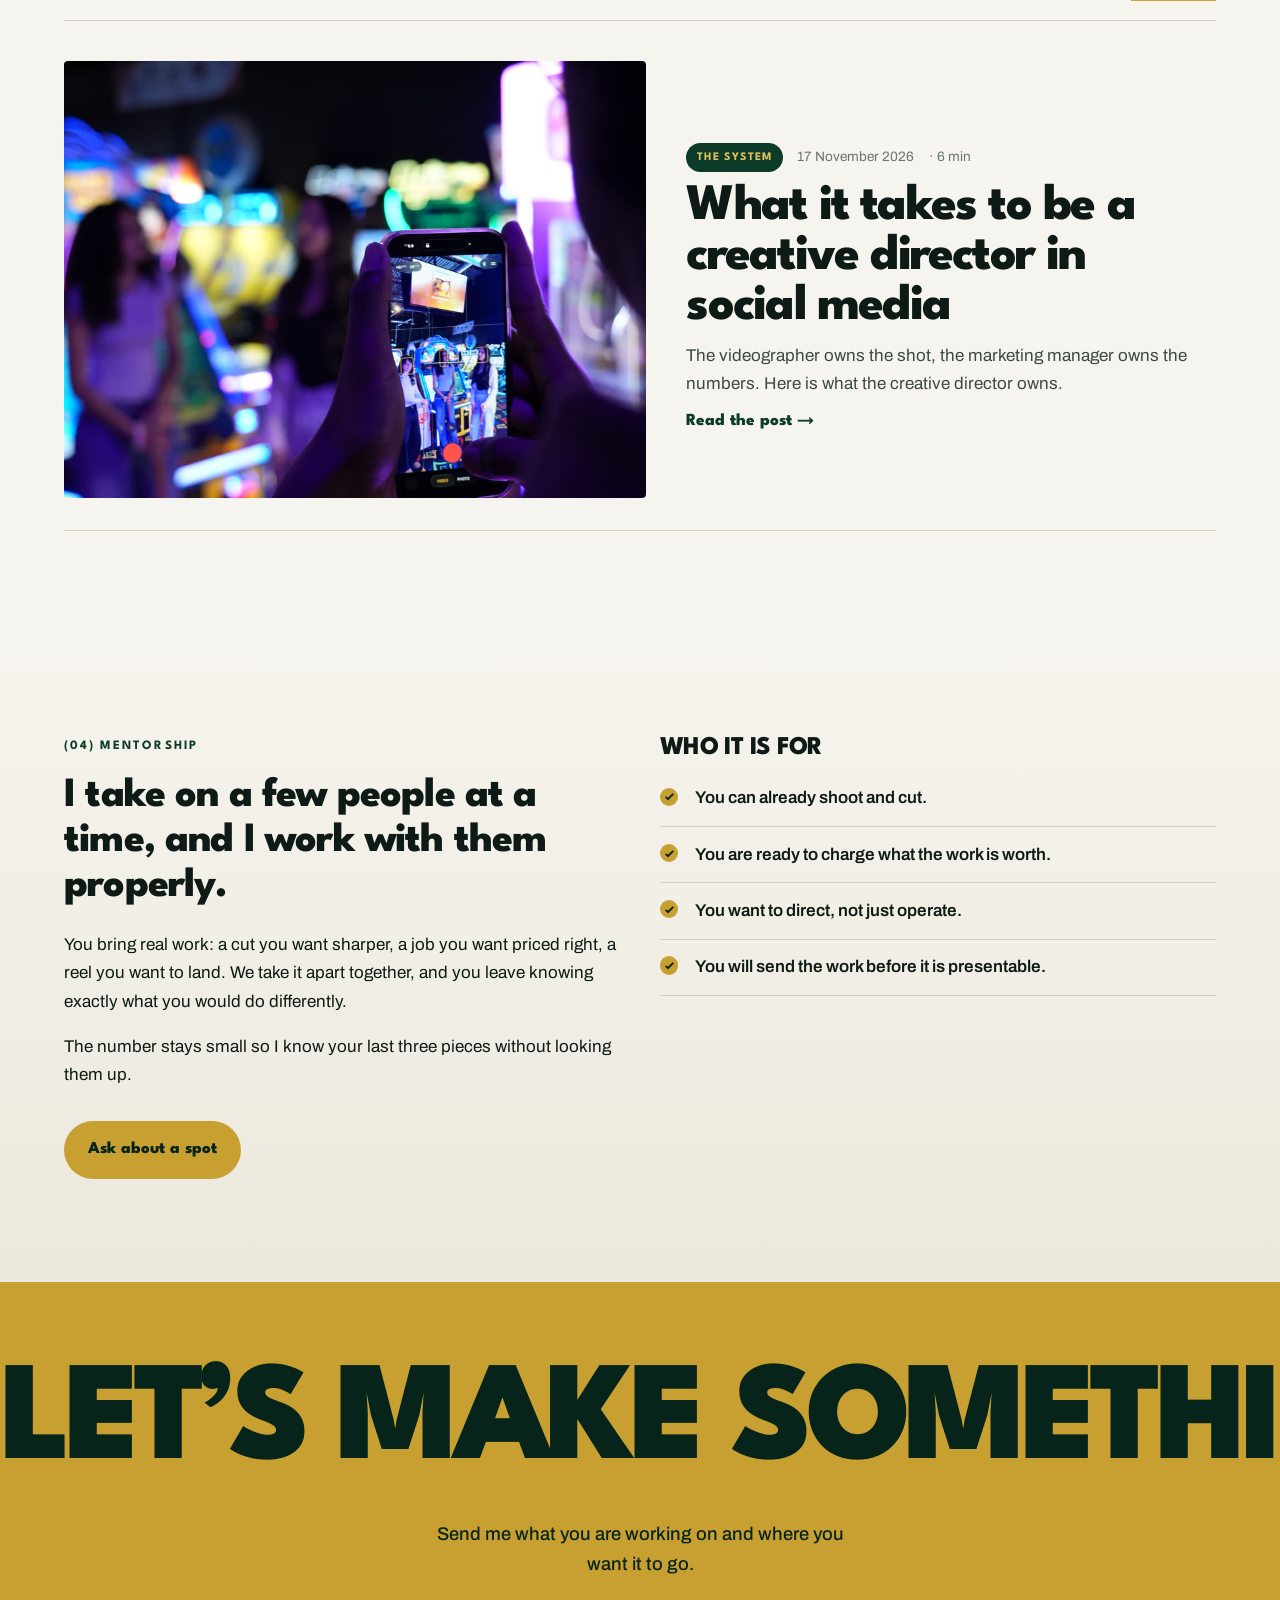
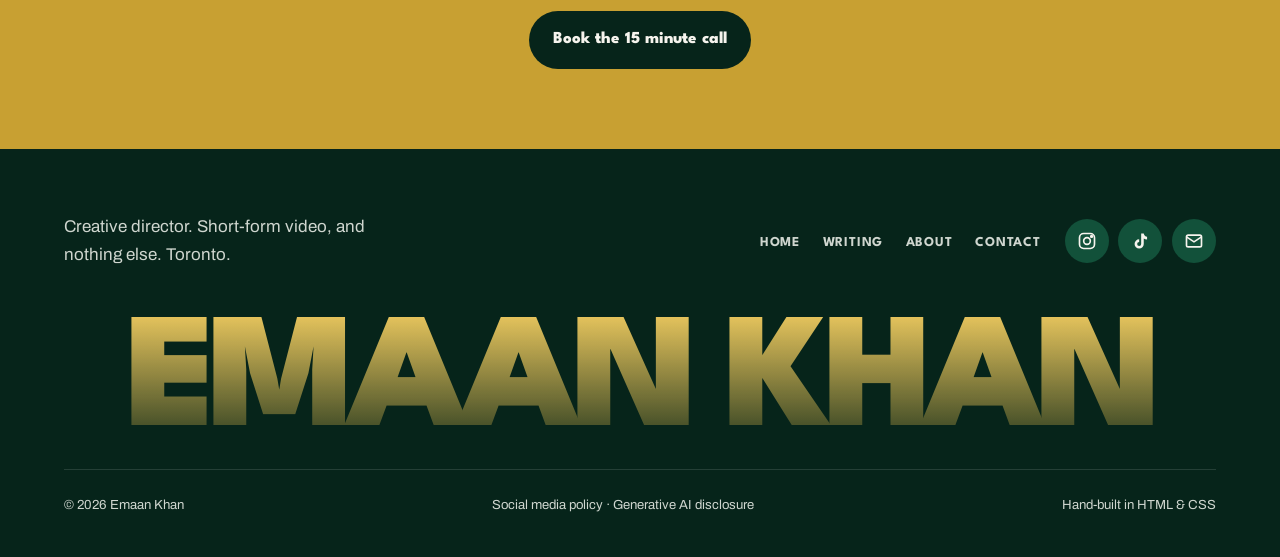
==== commit 72a7ebb4: "v4 editorial layer: glow, grain, floating parallax collage, ticker, staggered cards, wordmark footer" ====
--- a/index.html
+++ b/index.html
@@ -26,24 +26,32 @@
 
 <main id="main">
 
-<section class="hero">
-  <div class="wrap hero-grid">
-    <div>
+<section class="hero hx">
+  <div class="hx-glow" aria-hidden="true"></div>
+  <div class="wrap hx-grid">
+    <div class="hx-copy">
       <p class="eyebrow">Creative director &middot; Short-form video &middot; Toronto</p>
-      <h1 style="margin-top:1rem">I make brands impossible to <b>scroll past.</b></h1>
+      <h1 class="hx-title"><span class="ln">I make brands</span><span class="ln">impossible <span class="hx-chip" aria-hidden="true"><img src="media/on-set-poster.jpg" alt=""></span> to</span><span class="ln"><b>scroll past.</b></span></h1>
       <p class="lede">I decide what it says, how it looks saying it, and I shoot plenty of it myself. I also mentor a few people coming up behind me.</p>
       <div class="btn-row">
-        <a class="btn" href="contact.html">Book the 15 minute call</a>
+        <a class="btn" href="contact.html">Book the 15 minute call <span aria-hidden="true">&rarr;</span></a>
         <a class="btn btn-ghost" href="writing/">Read the writing</a>
       </div>
     </div>
-    <figure class="hero-media" style="margin:0"><img src="media/monitor-close.jpg" alt="Camera monitor framing a studio kitchen scene" width="1080" height="1920"></figure>
+    <div class="hx-collage">
+      <figure class="fl fl-main" data-speed=".08"><img src="media/monitor-close.jpg" alt="Camera monitor framing a studio kitchen scene" width="1080" height="1920"></figure>
+      <figure class="fl fl-a" data-speed=".22" aria-hidden="true"><img src="media/arcade-phone.jpg" alt=""></figure>
+      <figure class="fl fl-b" data-speed="-.12" aria-hidden="true"><img src="media/restaurant-lights.jpg" alt=""></figure>
+      <span class="fl-tag" data-speed=".3" aria-hidden="true">&#10022; On set, 2026</span>
+    </div>
   </div>
 </section>
 
+<div class="marquee" aria-hidden="true"><div class="mq-track"><span>Direct &#10022; Build &#10022; Shoot &#10022; Short-form only &#10022; The first three seconds &#10022; Toronto &#10022;&nbsp;</span><span>Direct &#10022; Build &#10022; Shoot &#10022; Short-form only &#10022; The first three seconds &#10022; Toronto &#10022;&nbsp;</span></div></div>
+
 <section class="section">
   <div class="wrap">
-    <div class="section-head"><h2>What I do</h2><a href="about.html">More about me &rarr;</a></div>
+    <div class="section-head"><h2><span class="idx">(01)</span>What I do</h2><a href="about.html">More about me &rarr;</a></div>
     <div class="cards">
       <article class="card rise"><figure><img src="media/set-monitor.jpg" alt="Camera monitor and tripod framing two chefs on a studio kitchen set" loading="lazy"></figure>
         <div class="card-body"><span class="num">01</span><h3>Direct</h3><p>The idea, the look, and the one thing a brand actually says. Everything downstream follows it.</p></div></article>
@@ -55,12 +63,13 @@
   </div>
 </section>
 
-<section class="section section-dark" id="reel">
+<section class="section section-dark rx" id="reel">
+  <p class="rx-ghost" data-speed=".18" aria-hidden="true">3 sec</p>
   <div class="wrap reel-grid">
     <div class="reel-player"><video controls playsinline muted loop preload="metadata" poster="media/on-set-poster.jpg" aria-label="Behind the scenes on a studio kitchen shoot">
       <source src="media/on-set.mp4" type="video/mp4"></video></div>
     <div class="reel-copy">
-      <p class="eyebrow">Behind the scenes</p>
+      <p class="eyebrow">(02) Behind the scenes</p>
       <h2 style="margin-top:.8rem">Three seconds decide <b>the other thirty.</b></h2>
       <p>A day on a studio kitchen shoot: lights, monitor, two chefs and a shot list built around the first three seconds. Everything after the hook only gets watched if the hook earns it.</p>
       <div class="btn-row"><a class="btn" href="writing/what-it-takes-to-be-a-creative-director.html">How I run a set &rarr;</a></div>
@@ -70,7 +79,7 @@
 
 <section class="section" id="writing">
   <div class="wrap">
-    <div class="section-head"><h2>Latest writing</h2><a href="writing/">All posts &rarr;</a></div>
+    <div class="section-head"><h2><span class="idx">(03)</span>Latest writing</h2><a href="writing/">All posts &rarr;</a></div>
     <div class="post-list">
       <a class="post-card rise" href="writing/what-it-takes-to-be-a-creative-director.html">
         <figure><img src="media/arcade-phone.jpg" alt="" loading="lazy"></figure>
@@ -88,7 +97,7 @@
 <section class="section section-alt" id="mentorship">
   <div class="wrap split">
     <div class="rise">
-      <p class="eyebrow" style="color:var(--green)">Mentorship</p>
+      <p class="eyebrow" style="color:var(--green)">(04) Mentorship</p>
       <p class="big-claim" style="margin-top:.8rem">I take on a few people at a time, and I work with them properly.</p>
       <p>You bring real work: a cut you want sharper, a job you want priced right, a reel you want to land. We take it apart together, and you leave knowing exactly what you would do differently.</p>
       <p>The number stays small so I know your last three pieces without looking them up.</p>
@@ -107,44 +116,28 @@
 </section>
 
 <section class="cta-band">
+  <div class="cta-mq" aria-hidden="true"><div class="mq-track"><span>Let&rsquo;s make something loud &#10022;&nbsp;</span><span>Let&rsquo;s make something loud &#10022;&nbsp;</span><span>Let&rsquo;s make something loud &#10022;&nbsp;</span><span>Let&rsquo;s make something loud &#10022;&nbsp;</span></div></div>
   <div class="wrap">
-    <h2>Let&rsquo;s make something loud.</h2>
+    <h2 class="sr-only">Let&rsquo;s make something loud.</h2>
     <p>Send me what you are working on and where you want it to go.</p>
     <a class="btn" href="contact.html">Book the 15 minute call</a>
   </div>
 </section>
 </main>
 
-<footer class="footer">
+<footer class="fx">
   <div class="wrap">
-    <div class="footer-grid">
-      <div>
-        <a class="logo" href="./">Emaan <b>Khan</b></a>
-        <p style="margin-top:1rem;max-width:34ch">Creative director. Short-form video, and nothing else. Toronto.</p>
-        <div class="icons ">
+    <div class="fx-row">
+      <p class="fx-line">Creative director. Short-form video, and nothing else. Toronto.</p>
+      <nav aria-label="Footer"><ul class="fx-links"><li><a href="./">Home</a></li><li><a href="writing/">Writing</a></li><li><a href="about.html">About</a></li><li><a href="contact.html">Contact</a></li></ul></nav>
+      <div class="icons">
       <a href="https://instagram.com/emaanakh" target="_blank" rel="noopener" aria-label="Instagram"><svg viewBox="0 0 24 24" fill="none" stroke="currentColor" stroke-width="2"><rect x="3" y="3" width="18" height="18" rx="5"/><circle cx="12" cy="12" r="4"/><circle cx="17.5" cy="6.5" r="1" fill="currentColor"/></svg></a>
       <a href="https://tiktok.com/@emaanakh" target="_blank" rel="noopener" aria-label="TikTok"><svg viewBox="0 0 24 24" fill="currentColor"><path d="M16.5 3c.4 2.3 1.9 3.8 4 4v3.1c-1.5 0-2.9-.4-4-1.2v6.6A5.5 5.5 0 1 1 11 10v3.2a2.4 2.4 0 1 0 2.4 2.4V3h3.1z"/></svg></a>
       <a href="mailto:emaan@venture-x.ca" aria-label="Email"><svg viewBox="0 0 24 24" fill="none" stroke="currentColor" stroke-width="2"><rect x="3" y="5" width="18" height="14" rx="2"/><path d="M3 7l9 6 9-6"/></svg></a>
     </div>
-      </div>
-      <div>
-        <h4>Site</h4>
-        <ul>
-          <li><a href="./">Home</a></li>
-          <li><a href="writing/">Writing</a></li>
-          <li><a href="about.html">About</a></li>
-          <li><a href="contact.html">Contact</a></li>
-        </ul>
-      </div>
-      <div>
-        <h4>Policies</h4>
-        <ul>
-          <li><a href="policies.html#social">Social media policy</a></li>
-          <li><a href="policies.html#ai">Generative AI disclosure</a></li>
-        </ul>
-      </div>
     </div>
-    <p class="colophon"><span>&copy; 2026 Emaan Khan</span><span>Hand-built in HTML &amp; CSS</span></p>
+    <p class="fx-word" aria-hidden="true">Emaan Khan</p>
+    <p class="colophon"><span>&copy; 2026 Emaan Khan</span><span><a href="policies.html#social">Social media policy</a> &middot; <a href="policies.html#ai">Generative AI disclosure</a></span><span>Hand-built in HTML &amp; CSS</span></p>
   </div>
 </footer>
 
@@ -158,5 +151,6 @@
   els.forEach(function(e){io.observe(e)});
 })();
 </script>
+<script src="motion.js" defer></script>
 </body>
 </html>
--- a/styles.css
+++ b/styles.css
@@ -228,3 +228,149 @@
 .rise{opacity:0;transform:translateY(18px);transition:opacity .6s ease,transform .6s ease}
 .rise.in{opacity:1;transform:none}
 @media (prefers-reduced-motion:reduce){.rise{opacity:1;transform:none;transition:none}.btn:hover,.post-card:hover{transform:none}}
+
+/* ══ v4 · editorial layer (17 Nov 2026) ═══════════════════════
+   Same palette, same type. Less shop, more studio: grain, glow,
+   floating parallax media, hairlines instead of boxes, a ticker,
+   and a footer that is a wordmark rather than a sitemap. */
+
+.sr-only{position:absolute;width:1px;height:1px;overflow:hidden;clip:rect(0 0 0 0);white-space:nowrap}
+body{background:var(--linen)}
+/* film grain over everything */
+body::after{content:"";position:fixed;inset:-50%;z-index:60;pointer-events:none;opacity:.07;
+  background-image:url("data:image/svg+xml,%3Csvg xmlns='http://www.w3.org/2000/svg' width='160' height='160'%3E%3Cfilter id='n'%3E%3CfeTurbulence type='fractalNoise' baseFrequency='.85' numOctaves='3' stitchTiles='stitch'/%3E%3C/filter%3E%3Crect width='100%25' height='100%25' filter='url(%23n)'/%3E%3C/svg%3E");
+  animation:grain 1.2s steps(6) infinite}
+@keyframes grain{0%{transform:translate(0,0)}20%{transform:translate(-3%,2%)}40%{transform:translate(2%,-3%)}60%{transform:translate(-2%,-1%)}80%{transform:translate(3%,3%)}100%{transform:translate(0,0)}}
+
+/* header: quiet glass bar, text links */
+.bar{background:rgba(6,36,26,.55);-webkit-backdrop-filter:blur(14px) saturate(140%);backdrop-filter:blur(14px) saturate(140%);border-bottom:1px solid rgba(227,194,92,.18);transition:background .3s}
+.bar.scrolled{background:rgba(6,36,26,.86)}
+.menu a{border-radius:0;padding:.5rem .75rem;position:relative;font-weight:600;letter-spacing:.04em;text-transform:uppercase;font-size:.82rem}
+.menu a:hover{background:none;color:var(--gold-br)}
+.menu a[aria-current]{background:none;color:var(--gold-br)}
+.menu a[aria-current]::after{content:"";position:absolute;left:50%;bottom:.15rem;width:5px;height:5px;margin-left:-2.5px;border-radius:50%;background:var(--gold)}
+@media (max-width:720px){.menu{background:rgba(6,36,26,.97);border-bottom:1px solid rgba(227,194,92,.25)}.menu a{font-size:1.4rem;font-family:var(--display);font-weight:800;text-transform:none}}
+
+/* buttons: arrow nudges */
+.btn span{display:inline-block;transition:transform .25s}
+.btn:hover span{transform:translateX(4px)}
+
+/* ── hero ─────────────────────────────────────────── */
+.hx{position:relative;overflow:hidden;background:var(--green-deep);padding:clamp(3.5rem,9vw,7rem) 0 clamp(4rem,9vw,7.5rem);--mx:0;--my:0}
+.hx-glow{position:absolute;inset:-20%;pointer-events:none;
+  background:radial-gradient(40% 45% at 78% 30%,rgba(227,194,92,.30),transparent 70%),
+             radial-gradient(45% 50% at 15% 85%,rgba(18,81,58,.95),transparent 70%),
+             radial-gradient(35% 40% at 55% 110%,rgba(200,160,50,.18),transparent 70%);
+  animation:drift 18s ease-in-out infinite alternate}
+@keyframes drift{to{transform:translate3d(4%,-3%,0) scale(1.08)}}
+.hx-grid{position:relative;display:grid;gap:3rem;align-items:center}
+@media (min-width:900px){.hx-grid{grid-template-columns:1.25fr .75fr}}
+.hx-title{font-size:clamp(3rem,8.4vw,7rem);font-weight:900;text-transform:uppercase;letter-spacing:-.045em;line-height:.88;margin-top:1.2rem}
+.hx-title .ln{display:block;opacity:0;transform:translateY(.4em);animation:up .9s cubic-bezier(.2,.7,.2,1) forwards}
+.hx-title .ln:nth-child(2){animation-delay:.12s}.hx-title .ln:nth-child(3){animation-delay:.24s}
+@keyframes up{to{opacity:1;transform:none}}
+.hx-title b{color:transparent;-webkit-text-stroke:2px var(--gold-br);background:linear-gradient(100deg,var(--gold) 0%,var(--gold-br) 45%,#fff3c4 55%,var(--gold) 100%);background-size:250% 100%;-webkit-background-clip:text;background-clip:text;animation:sheen 6s linear infinite}
+@keyframes sheen{to{background-position:-250% 0}}
+.hx-chip{display:inline-block;vertical-align:middle;width:1.7em;height:.78em;border-radius:999px;overflow:hidden;margin:0 .05em;transform:translateY(-.06em) rotate(-4deg);box-shadow:0 0 0 2px var(--gold)}
+.hx-chip img{width:100%;height:100%;object-fit:cover}
+.hx .lede{color:#CFD6CF;max-width:40ch;margin-top:1.8rem;font-size:clamp(1.05rem,1.8vw,1.2rem)}
+
+/* floating collage */
+.hx-collage{position:relative;height:clamp(26rem,52vw,38rem);max-width:30rem;width:100%;margin-inline:auto}
+.fl{position:absolute;margin:0;overflow:hidden;border-radius:6px;box-shadow:0 40px 80px -30px rgba(0,0,0,.75);
+  transform:translate3d(calc(var(--mx)*var(--d,14px)),calc(var(--py,0px) + var(--my)*var(--d,14px)),0) rotate(var(--rot,0deg));transition:transform .25s ease-out;will-change:transform}
+.fl img{width:100%;height:100%;object-fit:cover;animation:bob 7s ease-in-out infinite alternate}
+@keyframes bob{from{transform:translateY(-6px) scale(1.04)}to{transform:translateY(6px) scale(1.04)}}
+.fl-main{left:14%;top:4%;width:62%;aspect-ratio:3/4.6;--rot:2deg;--d:10px;z-index:2}
+.fl-a{left:0;bottom:2%;width:38%;aspect-ratio:3/4;--rot:-7deg;--d:-26px;z-index:3;border:4px solid var(--linen)}
+.fl-a img{animation-duration:9s}
+.fl-b{right:0;top:0;width:34%;aspect-ratio:1;--rot:8deg;--d:32px;z-index:1;opacity:.9}
+.fl-b img{animation-duration:11s;animation-direction:alternate-reverse}
+.fl-tag{position:absolute;right:2%;bottom:12%;z-index:4;font-family:var(--display);font-weight:800;font-size:.8rem;letter-spacing:.16em;text-transform:uppercase;background:var(--gold);color:var(--green-deep);padding:.55rem .9rem;border-radius:999px;transform:translateY(var(--py,0)) rotate(-6deg)}
+
+/* ticker */
+.marquee,.cta-mq{overflow:hidden;white-space:nowrap}
+.marquee{background:var(--gold);color:var(--green-deep);border-block:1px solid var(--green-deep);padding:.9rem 0;transform:rotate(-1.2deg) scale(1.02);margin:-1.4rem 0 0;position:relative;z-index:5}
+.mq-track{display:inline-flex;animation:mq 28s linear infinite}
+.mq-track span{font-family:var(--display);font-weight:900;text-transform:uppercase;letter-spacing:-.01em;font-size:clamp(1.1rem,2.4vw,1.6rem);padding-right:.4em}
+@keyframes mq{to{transform:translateX(-50%)}}
+
+/* section heads: index numbers, hairline */
+.section-head{border-bottom:1px solid var(--line);padding-bottom:1.2rem}
+.section-head h2{font-size:clamp(2.6rem,7vw,5.2rem);letter-spacing:-.045em}
+.idx{font-family:var(--body);font-weight:500;font-size:.9rem;letter-spacing:.06em;vertical-align:top;margin-right:.7rem;color:var(--gold);-webkit-text-stroke:0}
+.section-head a{border-bottom-width:1px}
+
+/* what I do: borderless, staggered, editorial */
+.cards{gap:clamp(1.25rem,3vw,2.5rem);align-items:start}
+.card{background:none;border:0;border-radius:0;overflow:visible}
+@media (min-width:760px){.card:nth-child(2){margin-top:5rem}.card:nth-child(3){margin-top:2.2rem}}
+.card figure{aspect-ratio:3/4;border-radius:4px;position:relative}
+.card figure::after{content:"";position:absolute;inset:0;background:linear-gradient(180deg,transparent 55%,rgba(6,36,26,.55));pointer-events:none}
+.card figure img{transition:transform .9s cubic-bezier(.2,.7,.2,1),filter .6s;filter:saturate(.85)}
+.card:hover figure img{transform:scale(1.07) rotate(-.6deg);filter:saturate(1.1)}
+.card-body{padding:1.2rem 0 0;position:relative}
+.card .num{position:absolute;top:-4.4rem;left:.9rem;font-size:3.6rem;line-height:1;color:transparent;-webkit-text-stroke:1.5px var(--gold-br);z-index:2}
+.card h3{font-size:clamp(2rem,3.4vw,2.8rem);letter-spacing:-.04em}
+
+/* reel: gradient field, ghost type, tilted phone */
+.rx{position:relative;overflow:hidden;background:radial-gradient(60% 70% at 20% 30%,var(--green-lift),transparent 70%),radial-gradient(50% 60% at 90% 90%,rgba(200,160,50,.22),transparent 70%),var(--green-deep)}
+.rx-ghost{position:absolute;left:-2%;top:50%;margin:0;transform:translateY(calc(-50% + var(--py,0px)));font-family:var(--display);font-weight:900;text-transform:uppercase;font-size:clamp(9rem,30vw,26rem);line-height:.8;letter-spacing:-.06em;color:transparent;-webkit-text-stroke:1.5px rgba(227,194,92,.22);white-space:nowrap;pointer-events:none}
+.rx .reel-grid{position:relative}
+.reel-player{border-radius:28px;transform:rotate(-3deg);box-shadow:0 0 0 8px #0b0f0d,0 0 0 9px rgba(227,194,92,.5),0 50px 90px -30px rgba(0,0,0,.8);transition:transform .6s cubic-bezier(.2,.7,.2,1)}
+.reel-player:hover{transform:rotate(0) scale(1.02)}
+
+/* writing: one long editorial row, no box */
+.post-card{background:none;border:0;border-radius:0;border-bottom:1px solid var(--line);padding-bottom:2rem}
+.post-card:hover{transform:none;box-shadow:none}
+@media (min-width:760px){.post-list{grid-template-columns:1fr}.post-card{grid-template-columns:1.1fr 1fr;grid-template-rows:none;gap:2.5rem;align-items:center}}
+.post-card figure{border-radius:4px;aspect-ratio:4/3}
+.post-card figure img{transition:transform .9s cubic-bezier(.2,.7,.2,1)}
+.post-card:hover figure img{transform:scale(1.05)}
+.post-card .pc-body{padding:1.2rem 0 0}
+.post-card h3{font-size:clamp(1.9rem,4vw,3.2rem);letter-spacing:-.035em;line-height:.98}
+.post-card:hover h3{text-decoration:underline;text-decoration-color:var(--gold);text-decoration-thickness:4px;text-underline-offset:.12em}
+
+/* mentorship */
+.section-alt{background:linear-gradient(180deg,var(--linen) 0%,var(--linen-2) 100%)}
+.ticks li{border-bottom-color:rgba(12,59,42,.15)}
+
+/* CTA: a moving headline instead of a banner */
+.cta-band{background:var(--gold);padding:clamp(2.5rem,6vw,4.5rem) 0 clamp(3rem,7vw,5rem)}
+.cta-mq{margin-bottom:1.5rem}
+.cta-mq .mq-track{animation-duration:22s}
+.cta-mq .mq-track span{font-size:clamp(3.2rem,11vw,9rem);letter-spacing:-.05em;line-height:1}
+
+/* inner page heads get the same glow */
+.page-head,.article-head{position:relative;overflow:hidden;background:radial-gradient(45% 60% at 85% 20%,rgba(227,194,92,.22),transparent 70%),radial-gradient(50% 70% at 0% 100%,var(--green-lift),transparent 70%),var(--green-deep)}
+.page-head h1{letter-spacing:-.045em}
+.cred,.form,.prose details,.tag,.ai-note{border-radius:6px}
+.fact{border-radius:6px;background:linear-gradient(140deg,var(--green-lift),var(--green-deep))}
+
+/* footer: a wordmark, not a sitemap */
+.fx{background:var(--green-deep);color:#CFD6CF;padding:4rem 0 1.5rem;overflow:hidden}
+.fx-row{display:grid;gap:1.5rem;align-items:center}
+@media (min-width:860px){.fx-row{grid-template-columns:1.2fr auto auto}}
+.fx-line{margin:0;max-width:34ch}
+.fx-links{display:flex;flex-wrap:wrap;gap:.3rem 1.4rem}
+.fx-links a{text-decoration:none;font-family:var(--display);font-weight:700;text-transform:uppercase;letter-spacing:.06em;font-size:.85rem}
+.fx-links a:hover{color:var(--gold-br)}
+.fx .icons{margin-top:0}
+.fx-word{font-family:var(--display);font-weight:900;text-transform:uppercase;letter-spacing:-.06em;line-height:.8;font-size:clamp(4rem,17.5vw,15.5rem);margin:3rem 0 0;white-space:nowrap;
+  background:linear-gradient(180deg,var(--gold-br),rgba(200,160,50,.15));-webkit-background-clip:text;background-clip:text;color:transparent}
+.fx .colophon{border-top:1px solid rgba(255,255,255,.12);margin-top:1rem;font-size:.82rem}
+.fx .colophon a{text-decoration:none}.fx .colophon a:hover{color:var(--gold-br)}
+
+@media (max-width:899px){.hx-collage{height:24rem;max-width:22rem}}
+@media (prefers-reduced-motion:reduce){
+  body::after,.hx-glow,.fl img,.mq-track,.hx-title b{animation:none}
+  .hx-title .ln{animation:none;opacity:1;transform:none}
+}
+/* v4 fixes */
+html,body{overflow-x:clip}
+.bar{background:rgba(6,36,26,.9)}
+.bar.scrolled{background:rgba(6,36,26,.82)}
+.hx-grid{grid-template-columns:minmax(0,1fr)}
+@media (min-width:900px){.hx-grid{grid-template-columns:minmax(0,1.25fr) minmax(0,.75fr)}}
+@media (max-width:600px){.hx-title{font-size:clamp(2.4rem,11.5vw,3.4rem)}.fl-tag{right:6%}.hx-collage{height:22rem;max-width:19rem}}
+.fx-word{font-size:clamp(3rem,14.6vw,10.6rem);text-align:center}
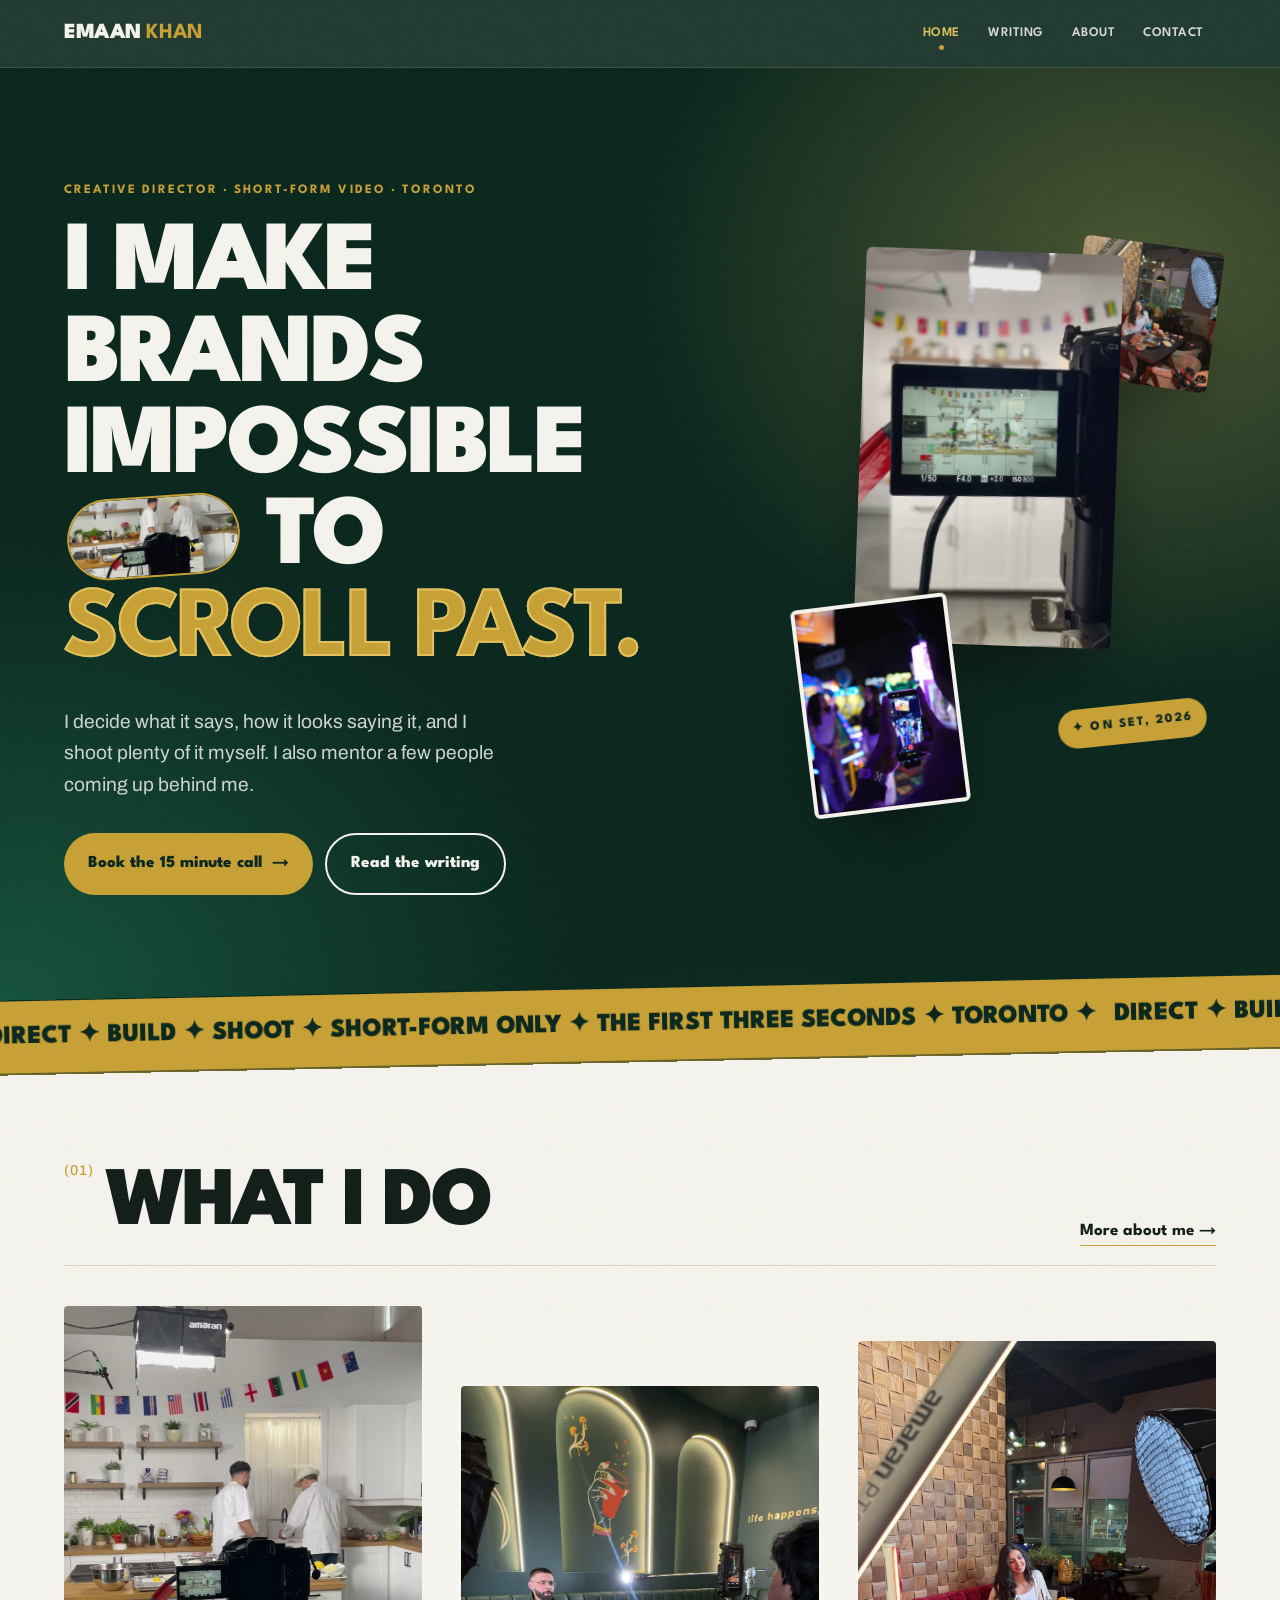
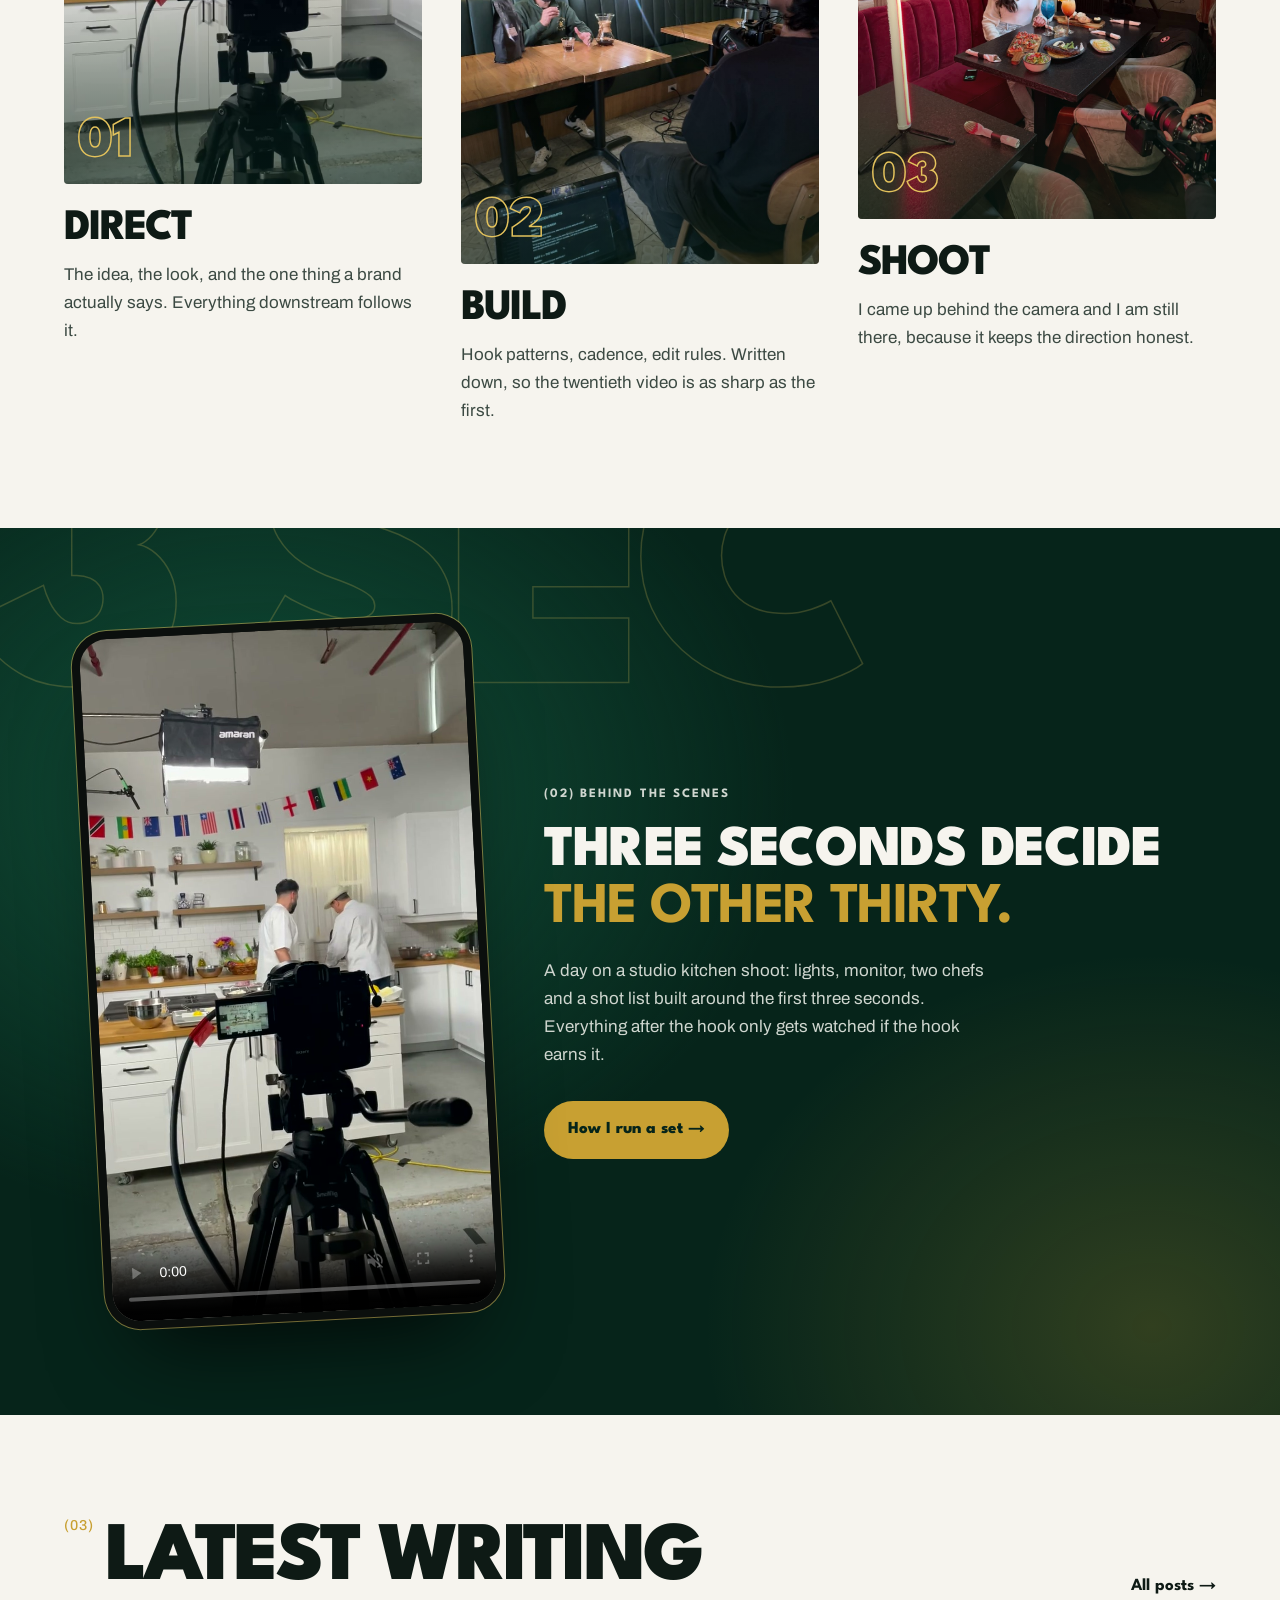
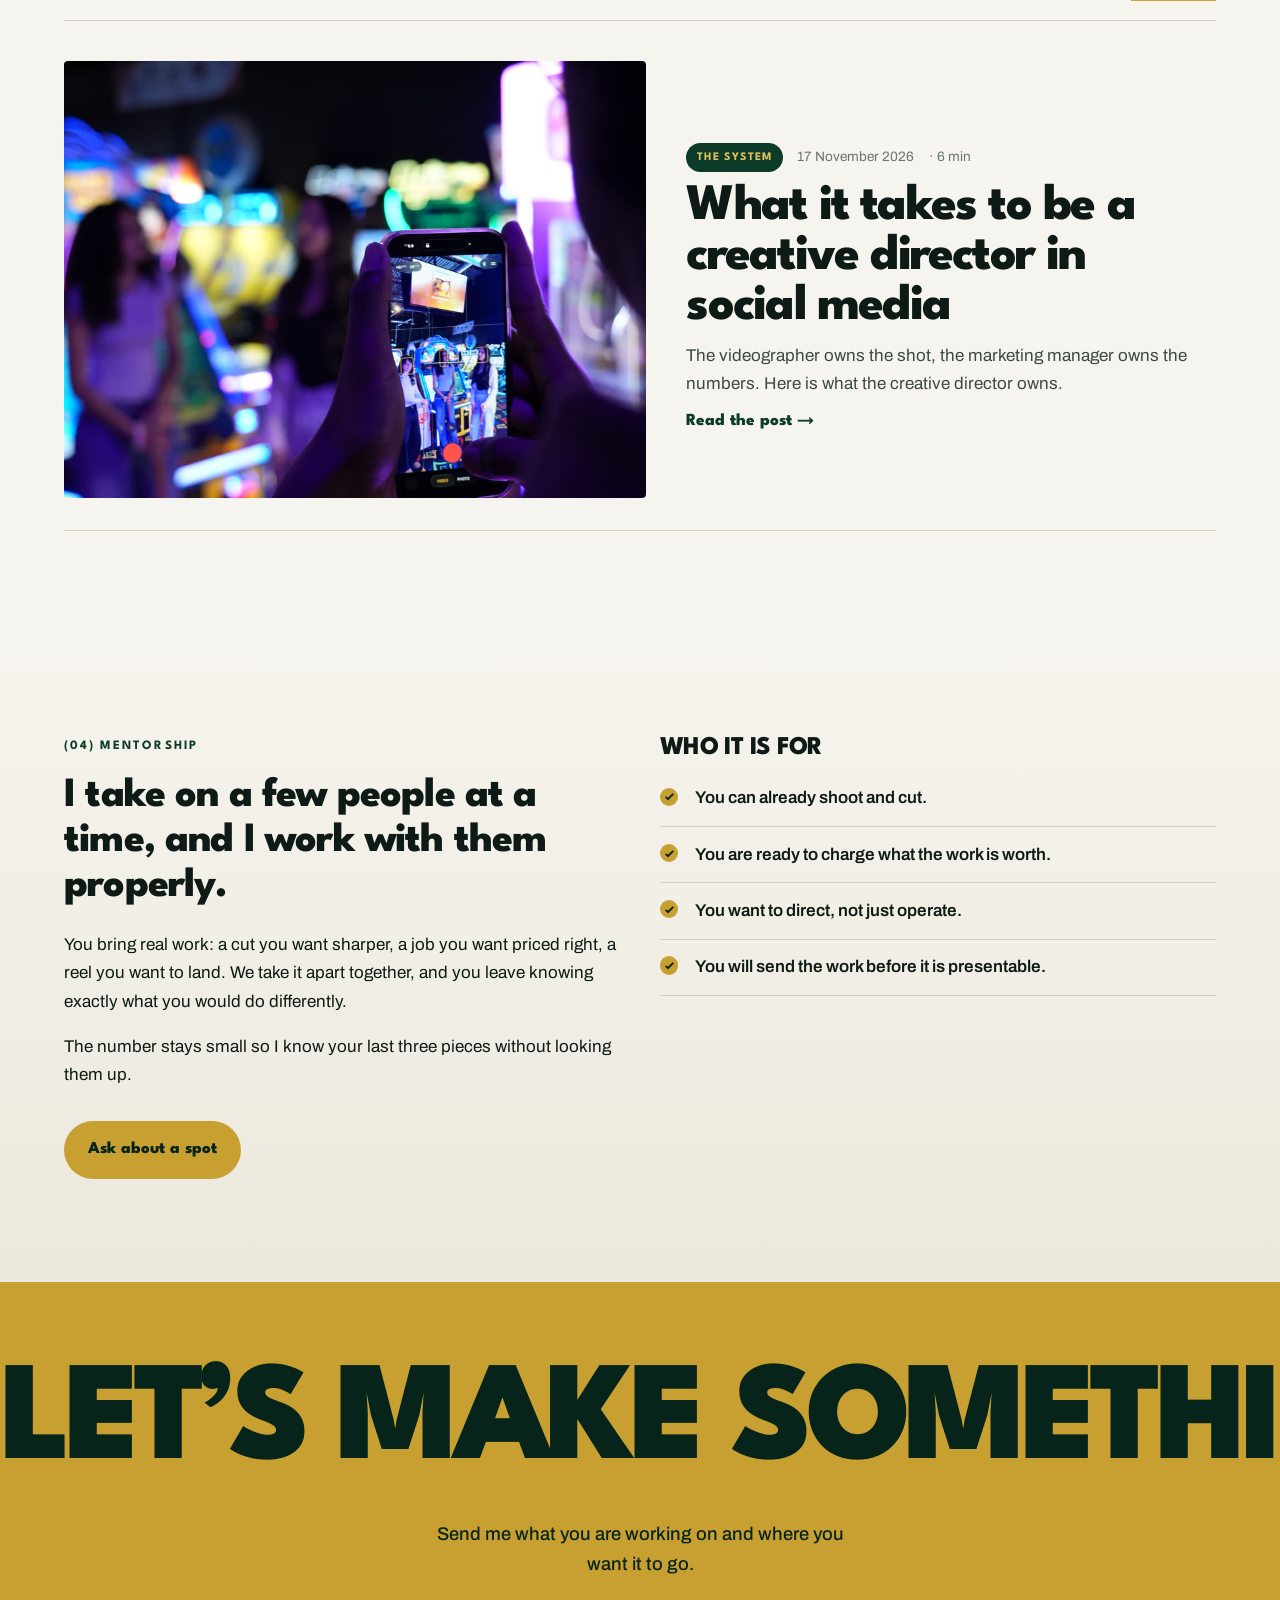
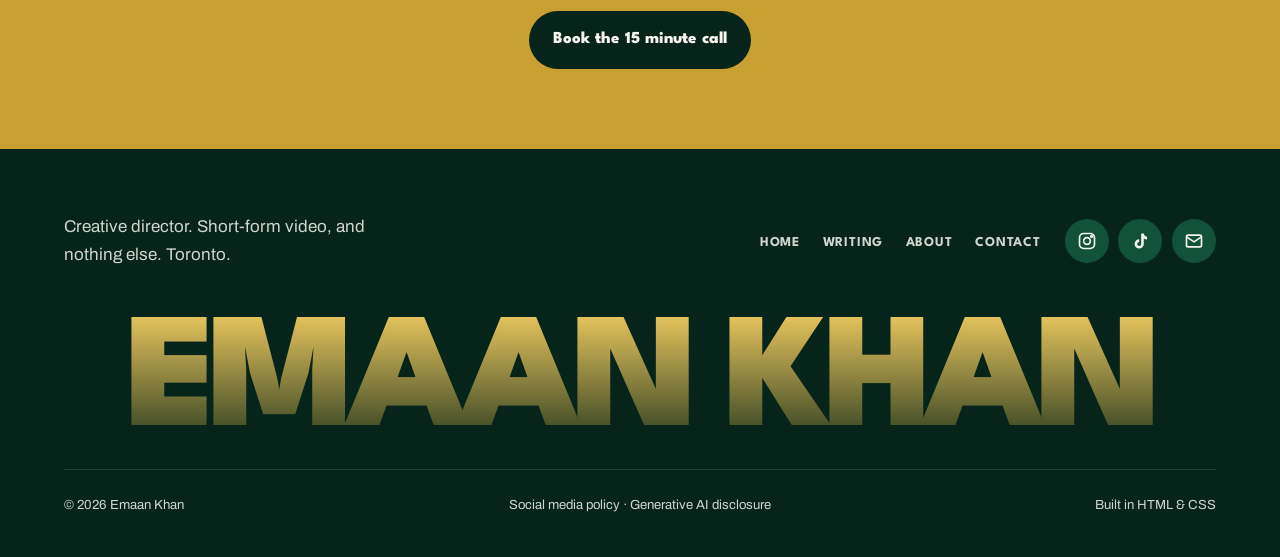
==== commit ffbb5811: "Caleb Ralston source replaces Wikipedia; About social pills; fuller AI disclosure Co-Authored-By: Cl" ====
--- a/index.html
+++ b/index.html
@@ -137,7 +137,7 @@
     </div>
     </div>
     <p class="fx-word" aria-hidden="true">Emaan Khan</p>
-    <p class="colophon"><span>&copy; 2026 Emaan Khan</span><span><a href="policies.html#social">Social media policy</a> &middot; <a href="policies.html#ai">Generative AI disclosure</a></span><span>Hand-built in HTML &amp; CSS</span></p>
+    <p class="colophon"><span>&copy; 2026 Emaan Khan</span><span><a href="policies.html#social">Social media policy</a> &middot; <a href="policies.html#ai">Generative AI disclosure</a></span><span>Built in HTML &amp; CSS</span></p>
   </div>
 </footer>
 
--- a/styles.css
+++ b/styles.css
@@ -374,3 +374,23 @@
 @media (min-width:900px){.hx-grid{grid-template-columns:minmax(0,1.25fr) minmax(0,.75fr)}}
 @media (max-width:600px){.hx-title{font-size:clamp(2.4rem,11.5vw,3.4rem)}.fl-tag{right:6%}.hx-collage{height:22rem;max-width:19rem}}
 .fx-word{font-size:clamp(3rem,14.6vw,10.6rem);text-align:center}
+/* phones: calm the collage, no parallax drift over text */
+@media (max-width:899px){
+  .fl{transform:rotate(var(--rot,0deg))!important}
+  .fl-tag{transform:rotate(-6deg)!important}
+  .hx-collage{margin-top:.5rem}
+  .fl-main{left:18%;top:0;width:64%}
+  .fl-a{left:2%;bottom:0;width:40%}
+  .fl-b{right:2%;top:6%;width:32%}
+  .rx-ghost{transform:translateY(-50%)!important;font-size:11rem}
+  body::after{animation:none}
+}
+@media (max-width:899px){.reel-player{max-width:16.5rem;transform:rotate(-2deg)}}
+/* about: social pills */
+.social-pills{display:flex;flex-wrap:wrap;gap:.6rem;margin:1rem 0 0}
+.pill,.prose .pill{display:inline-flex;align-items:center;gap:.55rem;padding:.65rem 1.1rem;border-radius:999px;background:var(--green-deep);color:var(--linen);text-decoration:none!important;font-family:var(--display);font-weight:800;font-size:1rem;transition:background .2s,transform .2s}
+.pill svg{width:1.15rem;height:1.15rem;color:var(--gold-br)}
+.pill span{font-family:var(--body);font-weight:500;color:#AEB9B1;font-size:.9rem}
+.pill:hover,.prose .pill:hover{background:var(--gold);color:var(--green-deep);transform:translateY(-2px)}
+.pill:hover svg,.pill:hover span{color:var(--green-deep)}
+.prose .cred{text-decoration:none!important;color:inherit;background:#fff}.prose .cred:hover{background:var(--linen-2)}
